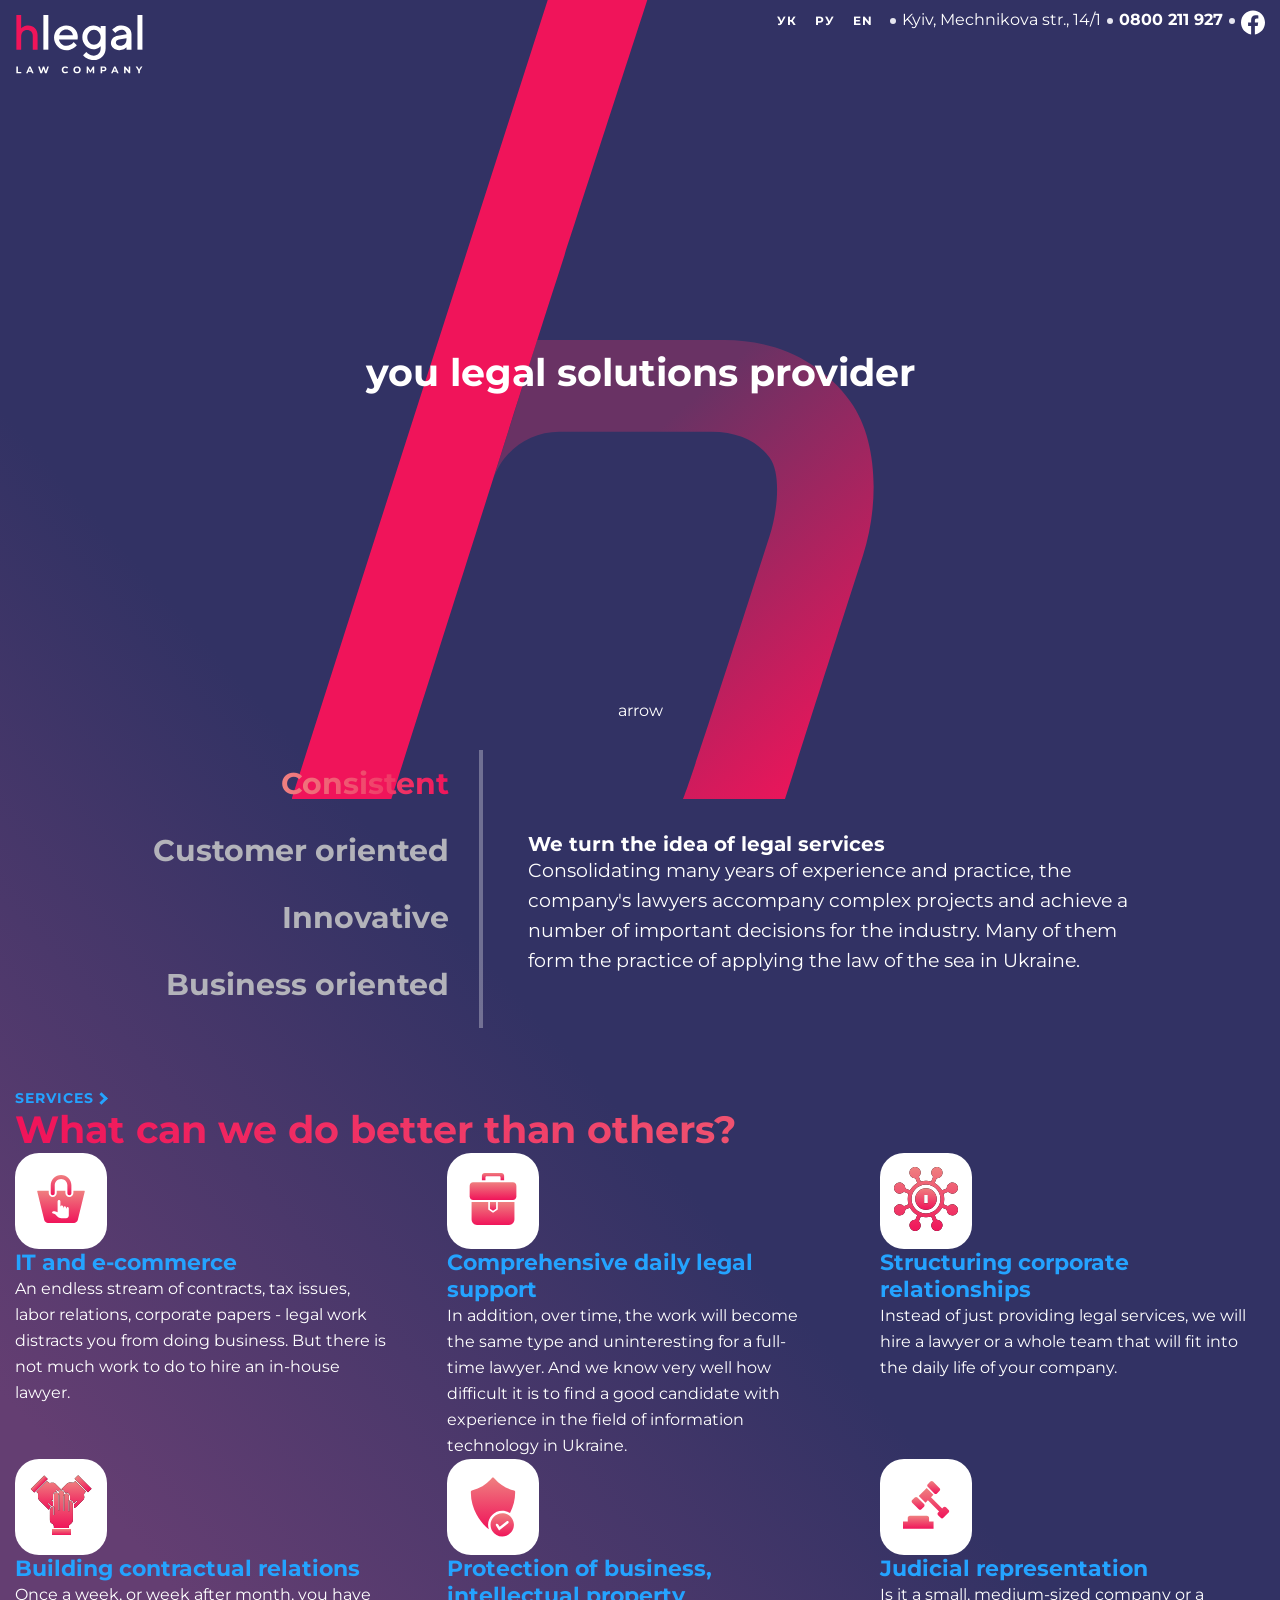
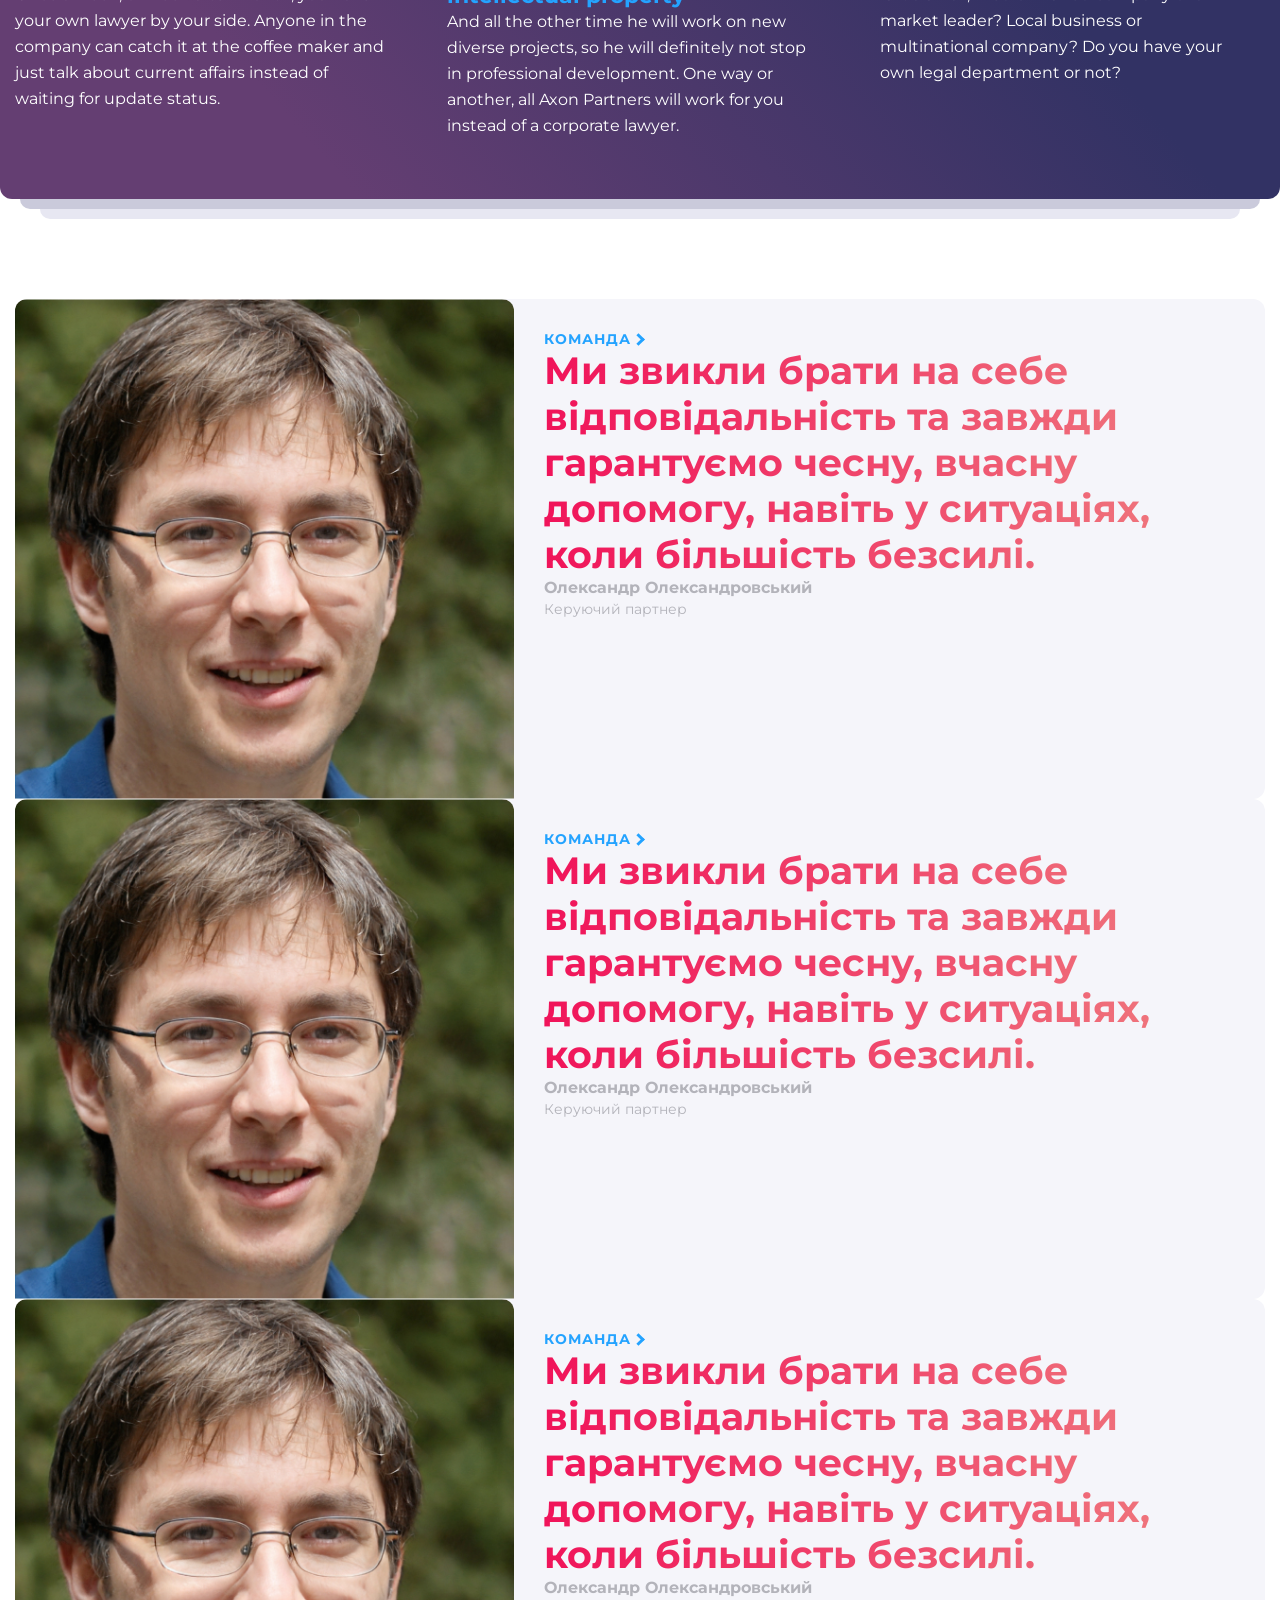
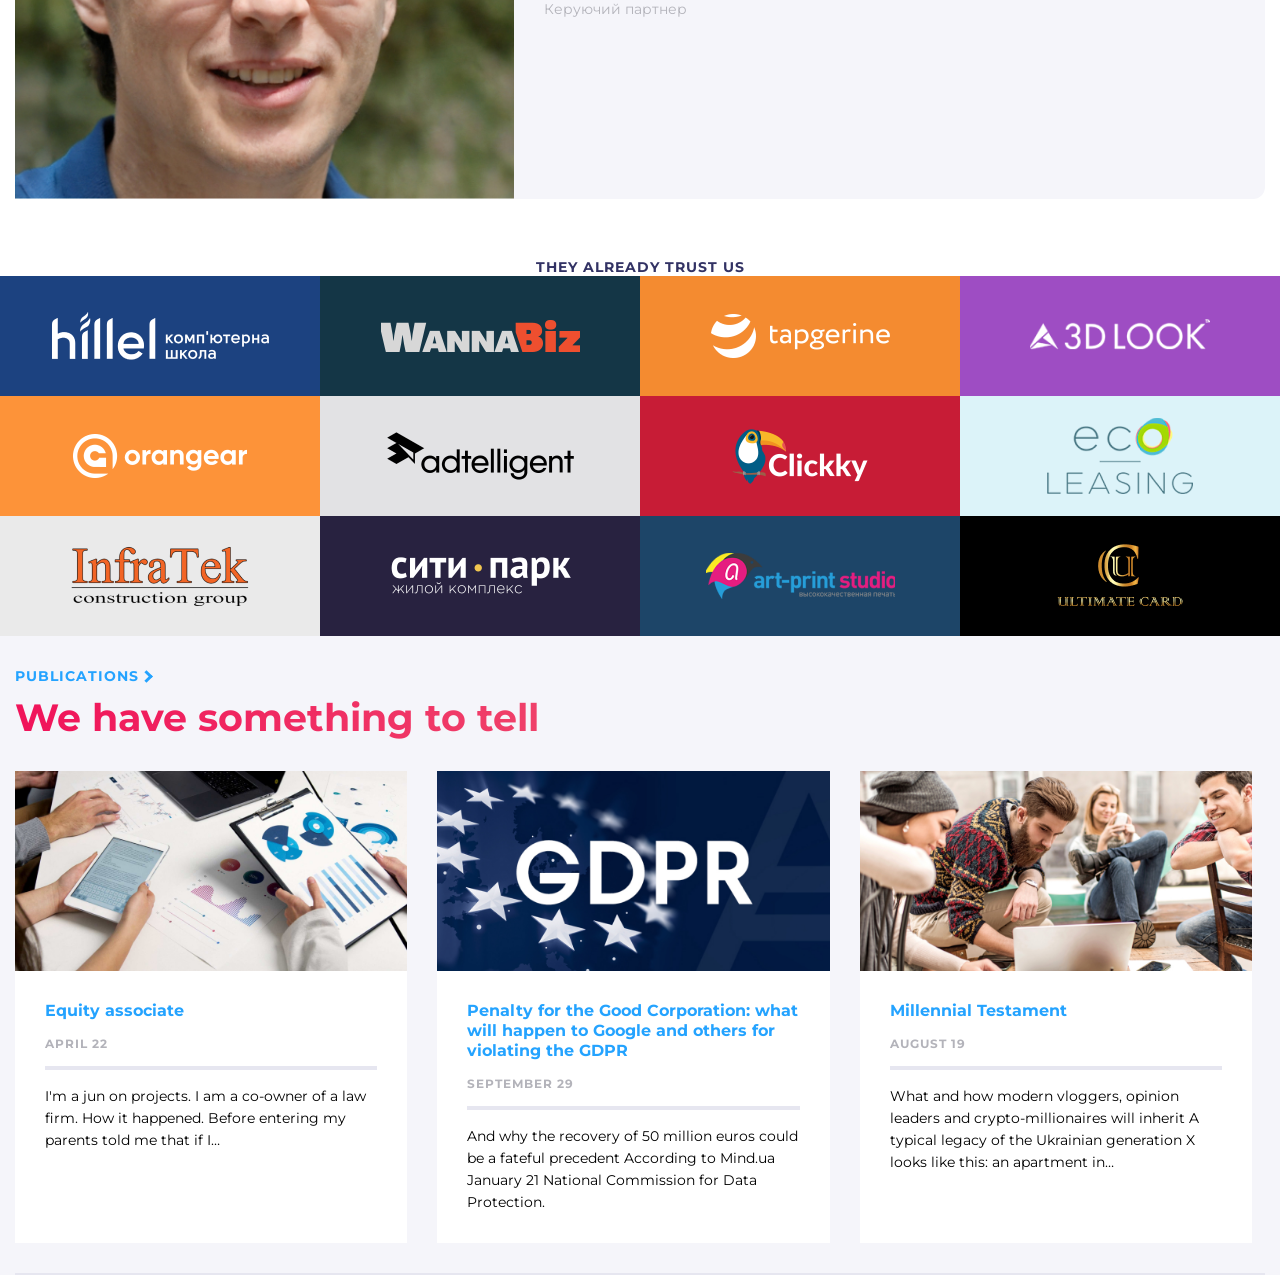
==== app/index.html @ da992603 "add publications" ====
<!DOCTYPE html>
<html lang="en">
<head>
    <meta charset="UTF-8">
    <meta http-equiv="X-UA-Compatible" content="IE=edge">
    <meta name="viewport" content="width=device-width, initial-scale=1.0">
    <link rel="stylesheet" href="css/style.css">
    <link rel="slylesheet" href="css/slick.css">
    <title>hLegal</title>
</head>

<body class="body">
    <div class="bg--gradient">
        <div class="bg-letter container">
            <header class="header">

                <div class="header__line">
                    <div class="header__language">
                        <a href="#" class="header__language-switch">ук</a>
                        <a href="#" class="header__language-switch">ру</a>
                        <a href="#" class="header__language-switch">en</a>
                    </div>
                    <div class="header__address">Kyiv, Mechnikova str., 14/1</div>
                    <a href="tel:+0800211927" class="header__phone">0800 211 927</a>
                    <a href="#" class="header__facebook">
                        <svg width="24" height="25" viewBox="0 0 24 25" fill="none" xmlns="http://www.w3.org/2000/svg">
                            <path d="M24 12.5733C24 5.90541 18.6274 0.5 12 0.5C5.37258 0.5 0 5.90541 0 12.5733C0 18.5995 4.38823 23.5943 10.125 24.5V16.0633H7.07813V12.5733H10.125V9.91343C10.125 6.88755 11.9165 5.21615 14.6576 5.21615C15.9705 5.21615 17.3438 5.45195 17.3438 5.45195V8.42313H15.8306C14.3399 8.42313 13.875 9.35379 13.875 10.3086V12.5733H17.2031L16.6711 16.0633H13.875V24.5C19.6118 23.5943 24 18.5995 24 12.5733Z" fill="white"/>
                            </svg>
                    </a>
                </div>

                
                <div class="header__logo-box">
                    <a href="#">
                        <svg  class="header__logo" width="70" height="33" viewBox="0 0 70 33" fill="none" xmlns="http://www.w3.org/2000/svg">
                            <path d="M2.64358 0H0V19.0926H2.64358V12.0094C2.64358 10.8111 2.94163 9.86583 3.53774 9.20012C4.13384 8.53441 4.95024 8.18824 5.96102 8.18824C6.82926 8.18824 7.55495 8.50778 8.13809 9.12024C8.72123 9.74601 9.01929 10.5315 9.01929 11.4769V19.1059H11.6758V11.4769C11.6758 9.71938 11.1964 8.3347 10.2374 7.29619C9.27846 6.25768 8.02146 5.73843 6.49233 5.73843C6.05173 5.73843 5.61114 5.79168 5.1835 5.91151C4.7429 6.03134 4.39301 6.16448 4.10792 6.31094C3.82283 6.45739 3.5507 6.61717 3.30448 6.80356C3.05826 6.98996 2.8898 7.12311 2.81205 7.20299C2.7343 7.28288 2.6695 7.33613 2.64358 7.37608V0Z" fill="#F0145A"/>
                            <path d="M17.5856 0H14.8604V19.0767H17.5856V0Z" fill="white"/>
                            <path d="M33.6598 13.4896L33.796 12.127C33.796 10.3011 33.1965 8.77493 31.9701 7.54857C30.7438 6.32221 29.2176 5.72266 27.3917 5.72266C25.5658 5.72266 23.9851 6.37672 22.677 7.68483C21.3689 8.99295 20.7148 10.5463 20.7148 12.3995C20.7148 14.3072 21.3962 15.9423 22.7315 17.305C24.0669 18.6676 25.6748 19.3489 27.528 19.3489C28.2365 19.3489 28.8906 19.2399 29.5446 19.0491C30.1987 18.8311 30.7438 18.6131 31.1253 18.3951C31.5341 18.1498 31.9429 17.8773 32.2971 17.5775C32.6514 17.2777 32.8967 17.0597 33.0057 16.9234C33.1147 16.7872 33.1965 16.7054 33.251 16.6236L31.4796 14.8522L31.0708 15.37C30.7983 15.6971 30.335 16.0241 29.6809 16.3784C28.9996 16.7327 28.291 16.8962 27.528 16.8962C26.4651 16.8962 25.5658 16.5691 24.8027 15.8878C24.0396 15.2065 23.5764 14.4162 23.4401 13.4896H33.6598ZM27.3917 8.03912C28.4 8.03912 29.2176 8.33889 29.8989 8.9112C30.553 9.51075 30.9618 10.2466 31.1253 11.1732H23.5491C23.7944 10.2466 24.2304 9.51075 24.9117 8.9112C25.5658 8.33889 26.4106 8.03912 27.3917 8.03912Z" fill="white"/>
                            <path d="M46.3695 18.286C46.3695 19.4852 46.0153 20.4662 45.2794 21.2293C44.5709 21.9651 43.6715 22.3467 42.5542 22.3467C42.0637 22.3467 41.5731 22.2649 41.1098 22.1286C40.6465 21.9924 40.2922 21.8289 39.9925 21.6381C39.6927 21.4473 39.4202 21.2566 39.1476 21.0113C38.9024 20.766 38.7389 20.6025 38.6571 20.5207C38.5753 20.439 38.5208 20.3572 38.4663 20.3027L36.6949 22.0741L36.9129 22.3467C37.0492 22.5374 37.2945 22.7827 37.6215 23.0552C37.9485 23.3005 38.3301 23.573 38.7661 23.8455C39.2021 24.0908 39.7472 24.3088 40.4285 24.4996C41.1098 24.6904 41.8184 24.7994 42.5542 24.7994C44.4074 24.7994 45.9335 24.1726 47.2144 22.919C48.468 21.6381 49.0948 20.112 49.0948 18.2588V5.99518H46.3695V7.3578L45.9063 6.94902C45.6065 6.67649 45.1432 6.40397 44.4891 6.13144C43.8351 5.85892 43.1265 5.72266 42.4179 5.72266C40.7555 5.72266 39.3384 6.34946 38.112 7.63033C36.8857 8.9112 36.2861 10.4373 36.2861 12.2632C36.2861 14.0892 36.8857 15.6153 38.112 16.8962C39.3384 18.177 40.7555 18.8038 42.4179 18.8038C42.8812 18.8038 43.3173 18.7493 43.7806 18.6403C44.2166 18.5041 44.5709 18.3678 44.8707 18.2315C45.1704 18.0953 45.443 17.9318 45.6882 17.741C45.9335 17.5502 46.1243 17.414 46.1788 17.3595L46.3695 17.1687V18.286ZM39.0114 12.2632C39.0114 11.1186 39.3657 10.1648 40.1015 9.37449C40.8373 8.58417 41.7094 8.17538 42.6905 8.17538C43.6715 8.17538 44.5436 8.58417 45.2794 9.37449C45.988 10.1648 46.3695 11.1186 46.3695 12.2632C46.3695 13.4079 45.988 14.3617 45.2794 15.152C44.5436 15.9423 43.6715 16.3511 42.6905 16.3511C41.7094 16.3511 40.8373 15.9423 40.1015 15.152C39.3657 14.3617 39.0114 13.4079 39.0114 12.2632Z" fill="white"/>
                            <path d="M63.3195 19.0764V10.6281C63.3195 9.23823 62.8017 8.06637 61.7934 7.13979C60.7851 6.18595 59.4769 5.72266 57.869 5.72266C57.2422 5.72266 56.6154 5.80441 56.0159 5.96793C55.4163 6.1587 54.9258 6.34946 54.5715 6.56748C54.2172 6.7855 53.8629 7.03078 53.5359 7.33055C53.2089 7.60308 53.0181 7.79384 52.9091 7.90285C52.8273 8.01186 52.7456 8.09362 52.6911 8.17538L54.4625 9.94679L54.8168 9.4835C55.0348 9.18372 55.4163 8.9112 55.9886 8.61142C56.5609 8.31164 57.1877 8.17538 57.869 8.17538C58.6594 8.17538 59.3134 8.42065 59.8312 8.88394C60.349 9.34724 60.5943 9.94679 60.5943 10.6281L55.8251 11.4457C54.6533 11.6364 53.6994 12.0997 53.0454 12.8356C52.364 13.5714 52.0098 14.4707 52.0098 15.5335C52.0098 16.5419 52.4458 17.414 53.3179 18.177C54.2172 18.9674 55.3073 19.3489 56.6427 19.3489C57.106 19.3489 57.542 19.2944 57.9781 19.1581C58.4413 19.0491 58.7956 18.9129 59.0954 18.7766C59.3952 18.6403 59.6677 18.4768 59.913 18.286C60.1582 18.0953 60.3218 17.959 60.4308 17.9045C60.5125 17.8228 60.567 17.741 60.5943 17.7137V19.0764H63.3195ZM57.0515 16.8962C56.3429 16.8962 55.7706 16.7327 55.3618 16.4056C54.9258 16.0786 54.735 15.6971 54.735 15.261C54.735 14.7977 54.8713 14.3889 55.1711 14.0892C55.4708 13.7894 55.8796 13.5714 56.3702 13.4896L60.5943 12.8083V13.0808C60.5943 14.3072 60.2945 15.2338 59.6677 15.9151C59.0409 16.5691 58.1688 16.8962 57.0515 16.8962Z" fill="white"/>
                            <path d="M69.3337 0H66.6084V19.0767H69.3337V0Z" fill="white"/>
                            <path d="M0 28.3308H0.852878V31.3211H2.70078V32.016H0V28.3308Z" fill="white"/>
                            <path d="M8.26752 31.2263H6.5565L6.23009 32.016H5.35615L6.99873 28.3308H7.84108L9.48893 32.016H8.59393L8.26752 31.2263ZM7.99902 30.5788L7.41464 29.1678L6.83026 30.5788H7.99902Z" fill="white"/>
                            <path d="M17.8731 28.3308L16.6675 32.016H15.7515L14.9407 29.5206L14.1036 32.016H13.1928L11.982 28.3308H12.8664L13.6982 30.921L14.5669 28.3308H15.3566L16.199 30.942L17.0571 28.3308H17.8731Z" fill="white"/>
                            <path d="M26.9457 32.0792C26.5702 32.0792 26.2297 31.9985 25.9244 31.837C25.6225 31.6721 25.3838 31.4457 25.2084 31.1579C25.0364 30.8666 24.9504 30.5384 24.9504 30.1734C24.9504 29.8084 25.0364 29.482 25.2084 29.1942C25.3838 28.9028 25.6225 28.6765 25.9244 28.515C26.2297 28.3501 26.5719 28.2676 26.951 28.2676C27.2704 28.2676 27.5582 28.3237 27.8144 28.436C28.0741 28.5484 28.2917 28.7098 28.4672 28.9204L27.9197 29.4258C27.6705 29.138 27.3616 28.9941 26.9931 28.9941C26.7649 28.9941 26.5614 29.045 26.3824 29.1468C26.2034 29.2451 26.063 29.3837 25.9612 29.5627C25.8629 29.7417 25.8138 29.9453 25.8138 30.1734C25.8138 30.4015 25.8629 30.6051 25.9612 30.7841C26.063 30.9631 26.2034 31.1035 26.3824 31.2053C26.5614 31.3035 26.7649 31.3527 26.9931 31.3527C27.3616 31.3527 27.6705 31.207 27.9197 30.9157L28.4672 31.4211C28.2917 31.6352 28.0741 31.7984 27.8144 31.9107C27.5547 32.0231 27.2651 32.0792 26.9457 32.0792Z" fill="white"/>
                            <path d="M33.3831 32.0792C33.0005 32.0792 32.6548 31.9967 32.3459 31.8318C32.0406 31.6668 31.8002 31.4404 31.6247 31.1526C31.4527 30.8613 31.3667 30.5349 31.3667 30.1734C31.3667 29.8119 31.4527 29.4872 31.6247 29.1994C31.8002 28.9081 32.0406 28.68 32.3459 28.515C32.6548 28.3501 33.0005 28.2676 33.3831 28.2676C33.7657 28.2676 34.1096 28.3501 34.415 28.515C34.7203 28.68 34.9607 28.9081 35.1362 29.1994C35.3117 29.4872 35.3995 29.8119 35.3995 30.1734C35.3995 30.5349 35.3117 30.8613 35.1362 31.1526C34.9607 31.4404 34.7203 31.6668 34.415 31.8318C34.1096 31.9967 33.7657 32.0792 33.3831 32.0792ZM33.3831 31.3527C33.6007 31.3527 33.7972 31.3035 33.9727 31.2053C34.1482 31.1035 34.2851 30.9631 34.3834 30.7841C34.4852 30.6051 34.5361 30.4015 34.5361 30.1734C34.5361 29.9453 34.4852 29.7417 34.3834 29.5627C34.2851 29.3837 34.1482 29.2451 33.9727 29.1468C33.7972 29.045 33.6007 28.9941 33.3831 28.9941C33.1655 28.9941 32.9689 29.045 32.7934 29.1468C32.618 29.2451 32.4793 29.3837 32.3775 29.5627C32.2793 29.7417 32.2301 29.9453 32.2301 30.1734C32.2301 30.4015 32.2793 30.6051 32.3775 30.7841C32.4793 30.9631 32.618 31.1035 32.7934 31.2053C32.9689 31.3035 33.1655 31.3527 33.3831 31.3527Z" fill="white"/>
                            <path d="M42.0264 32.016L42.0211 29.8049L40.9366 31.6264H40.5523L39.473 29.8522V32.016H38.6728V28.3308H39.3782L40.7576 30.6209L42.1159 28.3308H42.8161L42.8266 32.016H42.0264Z" fill="white"/>
                            <path d="M47.9285 28.3308C48.2549 28.3308 48.5374 28.3852 48.7761 28.494C49.0183 28.6028 49.2043 28.7572 49.3342 28.9573C49.464 29.1573 49.529 29.3942 49.529 29.668C49.529 29.9382 49.464 30.1751 49.3342 30.3787C49.2043 30.5788 49.0183 30.7332 48.7761 30.842C48.5374 30.9473 48.2549 30.9999 47.9285 30.9999H47.1862V32.016H46.3333V28.3308H47.9285ZM47.8811 30.305C48.1373 30.305 48.3321 30.2506 48.4655 30.1418C48.5989 30.0295 48.6656 29.8716 48.6656 29.668C48.6656 29.4609 48.5989 29.303 48.4655 29.1942C48.3321 29.0818 48.1373 29.0257 47.8811 29.0257H47.1862V30.305H47.8811Z" fill="white"/>
                            <path d="M55.0121 31.2263H53.3011L52.9747 32.016H52.1008L53.7433 28.3308H54.5857L56.2335 32.016H55.3385L55.0121 31.2263ZM54.7436 30.5788L54.1592 29.1678L53.5749 30.5788H54.7436Z" fill="white"/>
                            <path d="M62.6281 28.3308V32.016H61.9279L60.0906 29.7785V32.016H59.2482V28.3308H59.9537L61.7858 30.5682V28.3308H62.6281Z" fill="white"/>
                            <path d="M67.9013 30.7104V32.016H67.0485V30.6999L65.6217 28.3308H66.5273L67.5117 29.9681L68.4963 28.3308H69.3333L67.9013 30.7104Z" fill="white"/>
                            </svg>
                                                
                    </a>
                    <div class="header__extra">extra</div>
                </div>

                
                <nav class="header__main-menu">
                    <button type="button" class="header__menu-btn">
                        <svg width="32" height="33" viewBox="0 0 32 33" fill="none" xmlns="http://www.w3.org/2000/svg">
                            <path d="M7 10.5H25" stroke="white" stroke-width="2"/>
                            <path d="M7 16.5H25" stroke="white" stroke-width="2"/>
                            <path d="M7 22.5H25" stroke="white" stroke-width="2"/>
                            </svg>                 
                    </button>
                    <ul class="header__menu-list">
                        <li><a href="#" class="header__menu-name">about us</a></li>
                        <li><a href="#" class="header__menu-name">services</a></li>
                        <li><a href="#" class="header__menu-name">team</a></li>
                        <li><a href="#" class="header__menu-name">publications</a></li>
                        <li><a href="#" class="header__menu-name">contact</a></li>
                    </ul>
                </nav>

            </header>

            <main>
                <section class="main-header">
                    <h1 class="headline">you legal solutions provider</h1>
                    <a href="#" class="anchor">
                        arrow                                   
                    </a>
                </section>

                <section class="achievements">
                    <article class="achievements__list">
                        <button type="button" class="achievements__btn achievements__btn--active">Consistent</button>
                        <button type="button" class="achievements__btn">Customer oriented</button>
                        <button type="button" class="achievements__btn">Innovative</button>
                        <button type="button" class="achievements__btn">Business oriented</button>
                    </article>

                    <article class="achievents__content">
                        <div class="achievents__content-item">
                            <h3 class="achievents__content-name">We turn the idea of legal services</h3>
                            <p class="achievents__content-text">Consolidating many years of experience and practice, the company's lawyers accompany complex projects and achieve a number of important decisions for the industry. Many of them form the practice of applying the law of the sea in Ukraine.</p>
                        </div>
                        <div class="achievents__content-item" style="display: none;">
                            <h3 class="achievents__content-name">We turn the idea of legal services</h3>
                            <p class="achievents__content-text">Consolidating many years of experience and practice, the company's lawyers accompany complex projects and achieve a number of important decisions for the industry. Many of them form the practice of applying the law of the sea in Ukraine.</p>
                        </div>
                        <div class="achievents__content-item" style="display: none;">
                            <h3 class="achievents__content-name">We turn the idea of legal services</h3>
                            <p class="achievents__content-text">Consolidating many years of experience and practice, the company's lawyers accompany complex projects and achieve a number of important decisions for the industry. Many of them form the practice of applying the law of the sea in Ukraine.</p>
                        </div>
                        <div class="achievents__content-item" style="display: none;">
                            <h3 class="achievents__content-name">We turn the idea of legal services</h3>
                            <p class="achievents__content-text">Consolidating many years of experience and practice, the company's lawyers accompany complex projects and achieve a number of important decisions for the industry. Many of them form the practice of applying the law of the sea in Ukraine.</p>
                        </div>
                    </article>
                </section>

                <section class="services">
                    <a href="#" class="services__link link">Services</a>
                    <h2 class="services__name title">What can we do better than others?</h2>
                    <div class="services__list">
                        <article class="services__item">
                            <p class="services__icon">
                                <svg width="64" height="64" viewBox="0 0 64 64" fill="none" xmlns="http://www.w3.org/2000/svg">
                                    <path d="M23.7339 28.125C24.8379 28.125 25.7339 27.229 25.7339 26.125V18.325C25.7339 14.838 28.5709 12 32.0579 12C35.5449 12 38.3829 14.838 38.3829 18.325V26.125C38.3829 27.229 39.2779 28.125 40.3829 28.125C41.4869 28.125 42.3829 27.229 42.3829 26.125V18.325C42.3839 12.632 37.7519 8 32.0579 8C26.3659 8 21.7339 12.632 21.7339 18.325V26.125C21.7339 27.229 22.6299 28.125 23.7339 28.125Z" fill="url(#paint0_linear_22728_12613)"/>
                                    <path d="M55 23.6309H44.384V26.1249C44.384 28.3309 42.59 30.1249 40.384 30.1249C38.178 30.1249 36.384 28.3309 36.384 26.1249V23.6309H27.735V26.1249C27.735 28.3309 25.941 30.1249 23.735 30.1249C21.529 30.1249 19.735 28.3309 19.735 26.1249V23.6309H8.99997C8.44797 23.6309 8.10697 24.0659 8.23797 24.6019L15.236 53.0989C15.658 54.7009 17.344 55.9999 19 55.9999H45C46.658 55.9999 48.342 54.7009 48.766 53.0989L55.762 24.6019C55.893 24.0649 55.553 23.6309 55 23.6309Z" fill="url(#paint1_linear_22728_12613)"/>
                                    <path d="M28.6001 34.4C28.6001 33.6265 29.2266 33 30.0001 33C30.7736 33 31.4001 33.6265 31.4001 34.4V41.35L31.4001 40C31.4001 39.2265 32.0266 38.6 32.8001 38.6C33.5736 38.6 34.2001 39.2265 34.2001 40V41.6764C34.2127 40.9141 34.8346 39.3 35.6 39.3C36.3731 39.3 36.9999 39.9268 37 40.7C37 40.7 37.0411 41.7411 37.1332 41.8033C37.3572 41.3285 37.8402 40 38.4 40C39.1732 40 39.8 40.6268 39.8 41.4V48.4C39.8 49.9463 38.5463 51.2 37 51.2H32.3198C30.8344 51.2 29.4099 50.6099 28.3599 49.5599L26.15 47.35L23 45.9402C23.0051 44.6033 24.0526 44.2 25.1 44.2C26.0023 44.2 26.8136 44.3407 28.6 45.25L28.6001 34.4Z" fill="white"/>
                                    <defs>
                                    <linearGradient id="paint0_linear_22728_12613" x1="32.0584" y1="8" x2="32.0584" y2="28.125" gradientUnits="userSpaceOnUse">
                                    <stop stop-color="#EF8080"/>
                                    <stop offset="1" stop-color="#F0145A"/>
                                    </linearGradient>
                                    <linearGradient id="paint1_linear_22728_12613" x1="32" y1="23.6309" x2="32" y2="55.9999" gradientUnits="userSpaceOnUse">
                                    <stop stop-color="#EF8080"/>
                                    <stop offset="1" stop-color="#F0145A"/>
                                    </linearGradient>
                                    </defs>
                                    </svg>
                                    
                            </p>
                            <h3 class="services__item-name">IT and e-commerce</h3>
                            <p class="services__item-about">An endless stream of contracts, tax issues, labor relations, corporate papers - legal work distracts you from doing business. But there is not much work to do to hire an in-house lawyer.</p>
                        </article>
                        <article class="services__item">
                            <p class="services__icon"><svg width="64" height="64" viewBox="0 0 64 64" fill="none" xmlns="http://www.w3.org/2000/svg">
                                <path fill-rule="evenodd" clip-rule="evenodd" d="M53.4512 35.0781V52.3733C53.4512 55.4666 51.0269 58.0017 48.0631 58.0017H15.9701C13.0063 58.0017 10.582 55.4666 10.582 52.3733V35.0781H27.2481V42.5889L32.0166 45.7224L36.7851 42.5889V35.0781H53.4512Z" fill="url(#paint0_linear_22728_12620)"/>
                                <path fill-rule="evenodd" clip-rule="evenodd" d="M28.9185 35.0781V41.6866L32.0166 43.7222L35.1146 41.6866V35.0781H28.9185Z" fill="url(#paint1_linear_22728_12620)"/>
                                <path fill-rule="evenodd" clip-rule="evenodd" d="M12.0734 15.1445H51.9599C53.8423 15.1445 55.3808 16.8526 55.3808 18.94V29.1931C55.3808 31.2805 53.8423 32.9886 51.9599 32.9886H36.314H27.7194H12.0734C10.191 32.9886 8.65259 31.2805 8.65259 29.1931V18.94C8.65259 16.8526 10.191 15.1445 12.0734 15.1445Z" fill="url(#paint2_linear_22728_12620)"/>
                                <path fill-rule="evenodd" clip-rule="evenodd" d="M23.712 5.95508H40.3215C41.8647 5.95508 43.1275 7.21788 43.1275 8.76103V13.1384H39.57V10.5516C39.57 9.8542 38.9998 9.2817 38.3024 9.2817H25.731C25.0337 9.2817 24.4635 9.8542 24.4635 10.5516V13.1384H20.906V8.76103C20.906 7.21788 22.1688 5.95508 23.712 5.95508Z" fill="url(#paint3_linear_22728_12620)"/>
                                <defs>
                                <linearGradient id="paint0_linear_22728_12620" x1="32.0166" y1="35.0781" x2="32.0166" y2="58.0017" gradientUnits="userSpaceOnUse">
                                <stop stop-color="#EF8080"/>
                                <stop offset="1" stop-color="#F0145A"/>
                                </linearGradient>
                                <linearGradient id="paint1_linear_22728_12620" x1="32.0166" y1="35.0781" x2="32.0166" y2="43.7222" gradientUnits="userSpaceOnUse">
                                <stop stop-color="#EF8080"/>
                                <stop offset="1" stop-color="#F0145A"/>
                                </linearGradient>
                                <linearGradient id="paint2_linear_22728_12620" x1="32.0167" y1="15.1445" x2="32.0167" y2="32.9886" gradientUnits="userSpaceOnUse">
                                <stop stop-color="#EF8080"/>
                                <stop offset="1" stop-color="#F0145A"/>
                                </linearGradient>
                                <linearGradient id="paint3_linear_22728_12620" x1="32.0167" y1="5.95508" x2="32.0167" y2="13.1384" gradientUnits="userSpaceOnUse">
                                <stop stop-color="#EF8080"/>
                                <stop offset="1" stop-color="#F0145A"/>
                                </linearGradient>
                                </defs>
                                </svg>
                                </p>
                            <h3 class="services__item-name">Comprehensive daily
                                legal support</h3>
                            <p class="services__item-about">In addition, over time, the work will become the same type and uninteresting for a full-time lawyer. And we know very well how difficult it is to find a good candidate with experience in the field of information technology in Ukraine.</p>
                        </article>
                        <article class="services__item">
                            <p class="services__icon"><svg width="64" height="64" viewBox="0 0 64 64" fill="none" xmlns="http://www.w3.org/2000/svg">
                                <path d="M60.5265 37.7273C59.839 37.4426 59.1152 37.2982 58.3754 37.2982C56.7436 37.2982 55.2364 37.9946 54.1897 39.1615L52.9697 38.6562L49.4896 37.2147C49.9835 35.5616 50.25 33.8113 50.25 31.9998C50.25 30.1883 49.9834 28.4381 49.4896 26.7849L52.9697 25.3435L54.1897 24.8381C55.2364 26.0051 56.7436 26.7014 58.3754 26.7014C59.1152 26.7014 59.839 26.5571 60.5265 26.2722C63.3918 25.0852 64.7576 21.7883 63.5706 18.9227C62.6966 16.8128 60.6561 15.4493 58.3724 15.4493C57.6325 15.4493 56.9087 15.5937 56.2212 15.8786C53.963 16.814 52.6375 19.0598 52.7575 21.3722L51.5304 21.8805L48.0514 23.3215C46.3613 20.208 43.7918 17.6383 40.6783 15.9483L42.1193 12.4694L42.627 11.2436C42.7254 11.2487 42.824 11.2517 42.923 11.2517C45.2069 11.2517 47.2473 9.88836 48.1214 7.77836C49.3083 4.91287 47.9426 1.61587 45.0771 0.428874C44.3895 0.144375 43.6659 0 42.926 0C40.6421 0 38.6018 1.36337 37.7276 3.47337C36.7923 5.73161 37.443 8.25698 39.163 9.80723L38.6565 11.0301L37.215 14.5102C35.5619 14.0165 33.8117 13.7498 32.0002 13.7498C30.1887 13.7498 28.4384 14.0165 26.7853 14.5102L25.3438 11.0301L24.8373 9.80723C26.5573 8.25698 27.208 5.73161 26.2727 3.47324C25.3985 1.36337 23.3579 0 21.0742 0C20.3343 0 19.6106 0.144375 18.9231 0.429249C16.0577 1.61625 14.6919 4.91312 15.8789 7.77874C16.7529 9.88861 18.7934 11.2521 21.0772 11.2521C21.1762 11.2521 21.2748 11.2491 21.3732 11.244L21.8809 12.4697L23.3219 15.9487C20.2084 17.6388 17.6388 20.2083 15.9488 23.3218L12.4698 21.8808L11.2427 21.3726C11.3627 19.0602 10.0372 16.8143 7.77895 15.8788C7.09145 15.5941 6.3677 15.4497 5.62783 15.4497C3.34396 15.4497 1.30359 16.8131 0.429466 18.9231C-0.757407 21.7886 0.608216 25.0856 3.47371 26.2726C4.16121 26.5573 4.88496 26.7017 5.62483 26.7017C7.25658 26.7017 8.76383 26.0053 9.81045 24.8383L11.0304 25.3437L14.5106 26.7852C14.0167 28.4383 13.7502 30.1886 13.7502 32.0001C13.7502 33.8116 14.0168 35.5618 14.5106 37.2149L11.0303 38.6562L9.81032 39.1615C8.7637 37.9946 7.25645 37.2982 5.62471 37.2982C4.88483 37.2982 4.16108 37.4426 3.47359 37.7274C0.608216 38.9144 -0.757532 42.2113 0.429466 45.0769C1.30346 47.1868 3.34396 48.5503 5.62771 48.5503C6.36758 48.5503 7.09133 48.4059 7.77883 48.121C10.0371 47.1857 11.3626 44.9398 11.2426 42.6274L12.4697 42.1192L15.9487 40.6782C17.6388 43.7917 20.2083 46.3613 23.3218 48.0513L21.8808 51.5303L21.3731 52.756C21.2747 52.7509 21.1761 52.7479 21.0771 52.7479C18.7932 52.7479 16.7528 54.1113 15.8787 56.2213C14.6918 59.0868 16.0574 62.3838 18.9229 63.5708C19.6104 63.8555 20.3342 63.9999 21.0741 63.9999C23.3579 63.9999 25.3983 62.6365 26.2724 60.5265C27.2078 58.2683 26.557 55.7429 24.837 54.1926L25.3435 52.9698L26.785 49.4897C28.4382 49.9834 30.1884 50.25 31.9999 50.25C33.8114 50.25 35.5616 49.9834 37.2148 49.4897L38.6563 52.9698L39.1628 54.1926C37.4428 55.7429 36.792 58.2683 37.7274 60.5266C38.6014 62.6365 40.6419 64 42.9256 64C43.6655 64 44.3893 63.8556 45.0768 63.5708C47.9421 62.3838 49.3079 59.0869 48.1209 56.2213C47.2469 54.1114 45.2064 52.7479 42.9226 52.7479C42.8236 52.7479 42.725 52.7509 42.6266 52.756L42.1189 51.5303L40.6779 48.0513C43.7914 46.3612 46.361 43.7917 48.051 40.6782L51.53 42.1192L52.7571 42.6274C52.6371 44.9398 53.9626 47.1857 56.2209 48.1212C56.9084 48.4059 57.6321 48.5503 58.372 48.5503C60.6559 48.5503 62.6962 47.1869 63.5703 45.0769C64.7576 42.2113 63.3921 38.9143 60.5265 37.7273ZM32.0002 46.4998C24.0049 46.4998 17.5002 39.995 17.5002 31.9998C17.5002 24.0046 24.0049 17.4998 32.0002 17.4998C39.9954 17.4998 46.5001 24.0046 46.5001 31.9998C46.5001 39.995 39.9953 46.4998 32.0002 46.4998Z" fill="black"/>
                                <path d="M60.5265 37.7273C59.839 37.4426 59.1152 37.2982 58.3754 37.2982C56.7436 37.2982 55.2364 37.9946 54.1897 39.1615L52.9697 38.6562L49.4896 37.2147C49.9835 35.5616 50.25 33.8113 50.25 31.9998C50.25 30.1883 49.9834 28.4381 49.4896 26.7849L52.9697 25.3435L54.1897 24.8381C55.2364 26.0051 56.7436 26.7014 58.3754 26.7014C59.1152 26.7014 59.839 26.5571 60.5265 26.2722C63.3918 25.0852 64.7576 21.7883 63.5706 18.9227C62.6966 16.8128 60.6561 15.4493 58.3724 15.4493C57.6325 15.4493 56.9087 15.5937 56.2212 15.8786C53.963 16.814 52.6375 19.0598 52.7575 21.3722L51.5304 21.8805L48.0514 23.3215C46.3613 20.208 43.7918 17.6383 40.6783 15.9483L42.1193 12.4694L42.627 11.2436C42.7254 11.2487 42.824 11.2517 42.923 11.2517C45.2069 11.2517 47.2473 9.88836 48.1214 7.77836C49.3083 4.91287 47.9426 1.61587 45.0771 0.428874C44.3895 0.144375 43.6659 0 42.926 0C40.6421 0 38.6018 1.36337 37.7276 3.47337C36.7923 5.73161 37.443 8.25698 39.163 9.80723L38.6565 11.0301L37.215 14.5102C35.5619 14.0165 33.8117 13.7498 32.0002 13.7498C30.1887 13.7498 28.4384 14.0165 26.7853 14.5102L25.3438 11.0301L24.8373 9.80723C26.5573 8.25698 27.208 5.73161 26.2727 3.47324C25.3985 1.36337 23.3579 0 21.0742 0C20.3343 0 19.6106 0.144375 18.9231 0.429249C16.0577 1.61625 14.6919 4.91312 15.8789 7.77874C16.7529 9.88861 18.7934 11.2521 21.0772 11.2521C21.1762 11.2521 21.2748 11.2491 21.3732 11.244L21.8809 12.4697L23.3219 15.9487C20.2084 17.6388 17.6388 20.2083 15.9488 23.3218L12.4698 21.8808L11.2427 21.3726C11.3627 19.0602 10.0372 16.8143 7.77895 15.8788C7.09145 15.5941 6.3677 15.4497 5.62783 15.4497C3.34396 15.4497 1.30359 16.8131 0.429466 18.9231C-0.757407 21.7886 0.608216 25.0856 3.47371 26.2726C4.16121 26.5573 4.88496 26.7017 5.62483 26.7017C7.25658 26.7017 8.76383 26.0053 9.81045 24.8383L11.0304 25.3437L14.5106 26.7852C14.0167 28.4383 13.7502 30.1886 13.7502 32.0001C13.7502 33.8116 14.0168 35.5618 14.5106 37.2149L11.0303 38.6562L9.81032 39.1615C8.7637 37.9946 7.25645 37.2982 5.62471 37.2982C4.88483 37.2982 4.16108 37.4426 3.47359 37.7274C0.608216 38.9144 -0.757532 42.2113 0.429466 45.0769C1.30346 47.1868 3.34396 48.5503 5.62771 48.5503C6.36758 48.5503 7.09133 48.4059 7.77883 48.121C10.0371 47.1857 11.3626 44.9398 11.2426 42.6274L12.4697 42.1192L15.9487 40.6782C17.6388 43.7917 20.2083 46.3613 23.3218 48.0513L21.8808 51.5303L21.3731 52.756C21.2747 52.7509 21.1761 52.7479 21.0771 52.7479C18.7932 52.7479 16.7528 54.1113 15.8787 56.2213C14.6918 59.0868 16.0574 62.3838 18.9229 63.5708C19.6104 63.8555 20.3342 63.9999 21.0741 63.9999C23.3579 63.9999 25.3983 62.6365 26.2724 60.5265C27.2078 58.2683 26.557 55.7429 24.837 54.1926L25.3435 52.9698L26.785 49.4897C28.4382 49.9834 30.1884 50.25 31.9999 50.25C33.8114 50.25 35.5616 49.9834 37.2148 49.4897L38.6563 52.9698L39.1628 54.1926C37.4428 55.7429 36.792 58.2683 37.7274 60.5266C38.6014 62.6365 40.6419 64 42.9256 64C43.6655 64 44.3893 63.8556 45.0768 63.5708C47.9421 62.3838 49.3079 59.0869 48.1209 56.2213C47.2469 54.1114 45.2064 52.7479 42.9226 52.7479C42.8236 52.7479 42.725 52.7509 42.6266 52.756L42.1189 51.5303L40.6779 48.0513C43.7914 46.3612 46.361 43.7917 48.051 40.6782L51.53 42.1192L52.7571 42.6274C52.6371 44.9398 53.9626 47.1857 56.2209 48.1212C56.9084 48.4059 57.6321 48.5503 58.372 48.5503C60.6559 48.5503 62.6962 47.1869 63.5703 45.0769C64.7576 42.2113 63.3921 38.9143 60.5265 37.7273ZM32.0002 46.4998C24.0049 46.4998 17.5002 39.995 17.5002 31.9998C17.5002 24.0046 24.0049 17.4998 32.0002 17.4998C39.9954 17.4998 46.5001 24.0046 46.5001 31.9998C46.5001 39.995 39.9953 46.4998 32.0002 46.4998Z" fill="url(#paint0_linear_22728_12627)"/>
                                <path d="M32 21.25C26.0725 21.25 21.25 26.0725 21.25 32C21.25 37.9275 26.0725 42.75 32 42.75C37.9275 42.75 42.75 37.9275 42.75 32C42.75 26.0725 37.9275 21.25 32 21.25ZM33.875 36.125H30.125V27.875H33.875V36.125Z" fill="black"/>
                                <path d="M32 21.25C26.0725 21.25 21.25 26.0725 21.25 32C21.25 37.9275 26.0725 42.75 32 42.75C37.9275 42.75 42.75 37.9275 42.75 32C42.75 26.0725 37.9275 21.25 32 21.25ZM33.875 36.125H30.125V27.875H33.875V36.125Z" fill="url(#paint1_linear_22728_12627)"/>
                                <defs>
                                <linearGradient id="paint0_linear_22728_12627" x1="32" y1="0" x2="32" y2="64" gradientUnits="userSpaceOnUse">
                                <stop stop-color="#EF8080"/>
                                <stop offset="1" stop-color="#F0145A"/>
                                </linearGradient>
                                <linearGradient id="paint1_linear_22728_12627" x1="32" y1="21.25" x2="32" y2="42.75" gradientUnits="userSpaceOnUse">
                                <stop stop-color="#EF8080"/>
                                <stop offset="1" stop-color="#F0145A"/>
                                </linearGradient>
                                </defs>
                                </svg>
                                </p>
                            <h3 class="services__item-name">Structuring corporate relationships</h3>
                            <p class="services__item-about">Instead of just providing legal services, we will hire a lawyer or a whole team that will fit into the daily life of your company.</p>
                        </article>
                        <article class="services__item">
                            <p class="services__icon"><svg width="64" height="64" viewBox="0 0 64 64" fill="none" xmlns="http://www.w3.org/2000/svg">
                                <path d="M42.0059 56H23.0059V62H42.0059V56Z" fill="black"/>
                                <path d="M42.0059 56H23.0059V62H42.0059V56Z" fill="url(#paint0_linear_22728_12634)"/>
                                <path d="M15.1726 2.45168L1.73755 15.8867L5.27309 19.4223L18.7081 5.98722L15.1726 2.45168Z" fill="black"/>
                                <path d="M15.1726 2.45168L1.73755 15.8867L5.27309 19.4223L18.7081 5.98722L15.1726 2.45168Z" fill="url(#paint1_linear_22728_12634)"/>
                                <path d="M49.1127 2.31995L45.5771 5.85547L59.0122 19.2905L62.5477 15.755L49.1127 2.31995Z" fill="black"/>
                                <path d="M49.1127 2.31995L45.5771 5.85547L59.0122 19.2905L62.5477 15.755L49.1127 2.31995Z" fill="url(#paint2_linear_22728_12634)"/>
                                <path d="M44.5564 9.70843L41.8651 9.59436C41.089 9.48482 40.2981 9.55713 39.5548 9.80558C38.8115 10.054 38.1361 10.4718 37.5819 11.026L32.0775 16.5305L26.3239 10.7769C25.8244 10.2888 25.2011 9.94628 24.5214 9.78612C23.8416 9.62596 23.131 9.65426 22.4661 9.86798C21.8388 10.0587 21.1715 10.0755 20.5355 9.9164C19.8995 9.75732 19.3186 9.42842 18.8551 8.96483L18.0012 8.11095L7.39453 18.7175L9.12253 20.4455L9.00845 23.1368C8.89891 23.9128 8.97122 24.7037 9.21966 25.447C9.46811 26.1903 9.8859 26.8657 10.4401 27.4199L20.0525 37.0324C20.181 35.7705 20.7856 34.6051 21.7432 33.7734L18.7482 30.7785L19.4553 30.0714L22.5836 33.1996C23.027 32.9472 23.5068 32.7649 24.0059 32.6591V28.9651L22.2838 27.243L22.9908 26.5358L24.0059 27.5509V22.201C23.9948 21.3168 24.3086 20.4592 24.8879 19.791C25.4672 19.1228 26.2716 18.6904 27.1485 18.576C27.4792 18.544 27.8128 18.559 28.1393 18.6208L26.9098 17.3914L27.6169 16.6843L29.4131 18.4804C29.7312 17.864 30.2233 17.3547 30.8283 17.0154C31.4333 16.6762 32.1246 16.5221 32.8165 16.5721C33.6513 16.6697 34.4258 17.0562 35.0057 17.6647C35.5855 18.2733 35.9342 19.0655 35.9913 19.9041C36.5596 19.634 37.1894 19.5194 37.8165 19.5721C38.7075 19.6788 39.5273 20.1126 40.1166 20.7895C40.7059 21.4663 41.0229 22.3379 41.0059 23.2352V26.6591C41.916 26.8491 42.7551 27.289 43.4292 27.9293C44.1032 28.5696 44.5855 29.3851 44.822 30.2842L47.6105 27.4957L48.3176 28.2029L45.0023 31.5181C45.0024 31.5319 45.0059 31.5447 45.0059 31.5585V34.8785C45.9043 34.7845 46.7437 34.3864 47.3848 33.7501L54.225 26.9099C54.7131 26.4104 55.0556 25.7871 55.2158 25.1073C55.3759 24.4276 55.3476 23.7169 55.1339 23.0521C54.9431 22.4248 54.9264 21.7575 55.0855 21.1215C55.2445 20.4854 55.5735 19.9046 56.0371 19.441L56.8909 18.5871L46.2844 7.98047L44.5564 9.70843Z" fill="black"/>
                                <path d="M44.5564 9.70843L41.8651 9.59436C41.089 9.48482 40.2981 9.55713 39.5548 9.80558C38.8115 10.054 38.1361 10.4718 37.5819 11.026L32.0775 16.5305L26.3239 10.7769C25.8244 10.2888 25.2011 9.94628 24.5214 9.78612C23.8416 9.62596 23.131 9.65426 22.4661 9.86798C21.8388 10.0587 21.1715 10.0755 20.5355 9.9164C19.8995 9.75732 19.3186 9.42842 18.8551 8.96483L18.0012 8.11095L7.39453 18.7175L9.12253 20.4455L9.00845 23.1368C8.89891 23.9128 8.97122 24.7037 9.21966 25.447C9.46811 26.1903 9.8859 26.8657 10.4401 27.4199L20.0525 37.0324C20.181 35.7705 20.7856 34.6051 21.7432 33.7734L18.7482 30.7785L19.4553 30.0714L22.5836 33.1996C23.027 32.9472 23.5068 32.7649 24.0059 32.6591V28.9651L22.2838 27.243L22.9908 26.5358L24.0059 27.5509V22.201C23.9948 21.3168 24.3086 20.4592 24.8879 19.791C25.4672 19.1228 26.2716 18.6904 27.1485 18.576C27.4792 18.544 27.8128 18.559 28.1393 18.6208L26.9098 17.3914L27.6169 16.6843L29.4131 18.4804C29.7312 17.864 30.2233 17.3547 30.8283 17.0154C31.4333 16.6762 32.1246 16.5221 32.8165 16.5721C33.6513 16.6697 34.4258 17.0562 35.0057 17.6647C35.5855 18.2733 35.9342 19.0655 35.9913 19.9041C36.5596 19.634 37.1894 19.5194 37.8165 19.5721C38.7075 19.6788 39.5273 20.1126 40.1166 20.7895C40.7059 21.4663 41.0229 22.3379 41.0059 23.2352V26.6591C41.916 26.8491 42.7551 27.289 43.4292 27.9293C44.1032 28.5696 44.5855 29.3851 44.822 30.2842L47.6105 27.4957L48.3176 28.2029L45.0023 31.5181C45.0024 31.5319 45.0059 31.5447 45.0059 31.5585V34.8785C45.9043 34.7845 46.7437 34.3864 47.3848 33.7501L54.225 26.9099C54.7131 26.4104 55.0556 25.7871 55.2158 25.1073C55.3759 24.4276 55.3476 23.7169 55.1339 23.0521C54.9431 22.4248 54.9264 21.7575 55.0855 21.1215C55.2445 20.4854 55.5735 19.9046 56.0371 19.441L56.8909 18.5871L46.2844 7.98047L44.5564 9.70843Z" fill="url(#paint3_linear_22728_12634)"/>
                                <path d="M29.8804 21.6901C29.8044 21.0405 29.476 20.4468 28.966 20.0373C28.4559 19.6278 27.8053 19.4353 27.1546 19.5015C26.5234 19.5886 25.9463 19.9046 25.5329 20.3894C25.1194 20.8742 24.8986 21.4941 24.9124 22.1311V33.4885C23.8515 33.4885 22.8341 33.9099 22.0839 34.66C21.3338 35.4102 20.9124 36.4276 20.9124 37.4885V47.1619C20.9205 47.8603 21.1189 48.5432 21.4864 49.1371C21.8538 49.7311 22.3763 50.2135 22.9976 50.5325C23.576 50.8412 24.0597 51.3012 24.3969 51.8634C24.7342 52.4256 24.9123 53.0689 24.9124 53.7245V54.9321H39.9124V52.4885L41.896 50.6661C42.5222 50.1948 43.0303 49.5844 43.3803 48.8831C43.7302 48.1818 43.9123 47.4088 43.9124 46.6251V31.4885C43.9124 30.4276 43.4909 29.4102 42.7408 28.66C41.9906 27.9099 40.9732 27.4885 39.9124 27.4885V23.1659C39.9293 22.5187 39.7062 21.888 39.286 21.3955C38.8657 20.903 38.2781 20.5834 37.6362 20.4983C37.0063 20.4426 36.3787 20.6285 35.8807 21.0183C35.3826 21.408 35.0513 21.9725 34.9539 22.5974H35.4124V38.0407H34.4124V22.5974H34.9124V20.1659C34.9293 19.5187 34.7062 18.888 34.286 18.3955C33.8657 17.903 33.2781 17.5834 32.6362 17.4983C32.2904 17.4673 31.942 17.5086 31.613 17.6196C31.2841 17.7306 30.9819 17.909 30.7256 18.1432C30.4694 18.3775 30.2647 18.6625 30.1247 18.9802C29.9847 19.2979 29.9124 19.6413 29.9124 19.9885V21.6901H30.4124V37.1335H29.4124V21.6901H29.8804ZM25.3115 42.0407H24.3115V34.0407H25.3115V42.0407ZM39.4124 27.799H40.4124V38.2423H39.4124V27.799Z" fill="black"/>
                                <path d="M29.8804 21.6901C29.8044 21.0405 29.476 20.4468 28.966 20.0373C28.4559 19.6278 27.8053 19.4353 27.1546 19.5015C26.5234 19.5886 25.9463 19.9046 25.5329 20.3894C25.1194 20.8742 24.8986 21.4941 24.9124 22.1311V33.4885C23.8515 33.4885 22.8341 33.9099 22.0839 34.66C21.3338 35.4102 20.9124 36.4276 20.9124 37.4885V47.1619C20.9205 47.8603 21.1189 48.5432 21.4864 49.1371C21.8538 49.7311 22.3763 50.2135 22.9976 50.5325C23.576 50.8412 24.0597 51.3012 24.3969 51.8634C24.7342 52.4256 24.9123 53.0689 24.9124 53.7245V54.9321H39.9124V52.4885L41.896 50.6661C42.5222 50.1948 43.0303 49.5844 43.3803 48.8831C43.7302 48.1818 43.9123 47.4088 43.9124 46.6251V31.4885C43.9124 30.4276 43.4909 29.4102 42.7408 28.66C41.9906 27.9099 40.9732 27.4885 39.9124 27.4885V23.1659C39.9293 22.5187 39.7062 21.888 39.286 21.3955C38.8657 20.903 38.2781 20.5834 37.6362 20.4983C37.0063 20.4426 36.3787 20.6285 35.8807 21.0183C35.3826 21.408 35.0513 21.9725 34.9539 22.5974H35.4124V38.0407H34.4124V22.5974H34.9124V20.1659C34.9293 19.5187 34.7062 18.888 34.286 18.3955C33.8657 17.903 33.2781 17.5834 32.6362 17.4983C32.2904 17.4673 31.942 17.5086 31.613 17.6196C31.2841 17.7306 30.9819 17.909 30.7256 18.1432C30.4694 18.3775 30.2647 18.6625 30.1247 18.9802C29.9847 19.2979 29.9124 19.6413 29.9124 19.9885V21.6901H30.4124V37.1335H29.4124V21.6901H29.8804ZM25.3115 42.0407H24.3115V34.0407H25.3115V42.0407ZM39.4124 27.799H40.4124V38.2423H39.4124V27.799Z" fill="url(#paint4_linear_22728_12634)"/>
                                <defs>
                                <linearGradient id="paint0_linear_22728_12634" x1="32.5059" y1="56" x2="32.5059" y2="62" gradientUnits="userSpaceOnUse">
                                <stop stop-color="#EF8080"/>
                                <stop offset="1" stop-color="#F0145A"/>
                                </linearGradient>
                                <linearGradient id="paint1_linear_22728_12634" x1="8.45507" y1="9.1692" x2="11.9906" y2="12.7047" gradientUnits="userSpaceOnUse">
                                <stop stop-color="#EF8080"/>
                                <stop offset="1" stop-color="#F0145A"/>
                                </linearGradient>
                                <linearGradient id="paint2_linear_22728_12634" x1="47.3449" y1="4.08771" x2="60.78" y2="17.5228" gradientUnits="userSpaceOnUse">
                                <stop stop-color="#EF8080"/>
                                <stop offset="1" stop-color="#F0145A"/>
                                </linearGradient>
                                <linearGradient id="paint3_linear_22728_12634" x1="32.1427" y1="7.98047" x2="32.1427" y2="37.0324" gradientUnits="userSpaceOnUse">
                                <stop stop-color="#EF8080"/>
                                <stop offset="1" stop-color="#F0145A"/>
                                </linearGradient>
                                <linearGradient id="paint4_linear_22728_12634" x1="32.4124" y1="17.4883" x2="32.4124" y2="54.9321" gradientUnits="userSpaceOnUse">
                                <stop stop-color="#EF8080"/>
                                <stop offset="1" stop-color="#F0145A"/>
                                </linearGradient>
                                </defs>
                                </svg>
                                </p>
                            <h3 class="services__item-name">Building contractual relations</h3>
                            <p class="services__item-about">Once a week, or week after month, you have your own lawyer by your side. Anyone in the company can catch it at the coffee maker and just talk about current affairs instead of waiting for update status.</p>
                        </article>
                        <article class="services__item">
                            <p class="services__icon">
                                <svg width="64" height="64" viewBox="0 0 64 64" fill="none" xmlns="http://www.w3.org/2000/svg">
                                    <path d="M41.2317 37.6961C43.5839 37.6961 45.9096 38.2844 47.9577 39.3974C48.3296 39.5979 48.6709 39.8368 49.0194 40.0667C52.3807 33.4869 54.1545 26.5278 54.1545 19.7388C54.1545 19.3573 54.1545 18.9634 54.1423 18.5696C54.1177 18.0158 53.7238 17.5358 53.1699 17.4127C45.7361 15.7881 39.0038 11.7634 33.7115 5.78193L32.9238 4.88342C32.6899 4.61268 32.3577 4.465 32.0007 4.465C31.6192 4.41579 31.3238 4.60036 31.0899 4.85885L29.8838 6.1881C24.8623 11.7142 18.5361 15.5296 11.5946 17.2281L10.7946 17.425C10.253 17.5481 9.8715 18.0281 9.85918 18.5819C9.41612 35.8865 19.6315 48.3296 24.0377 52.8834C25.2306 54.1082 26.5606 55.3256 27.8253 56.3319C27.3509 54.9011 27.0779 53.3957 27.0779 51.8499C27.0779 44.0452 33.427 37.6961 41.2317 37.6961Z" fill="url(#paint0_linear_22728_12641)"/>
                                    <path d="M46.7822 41.5593C45.0837 40.6363 43.1637 40.1562 41.2314 40.1562C34.7822 40.1562 29.5391 45.3993 29.5391 51.8486C29.5391 54.027 30.1299 56.1562 31.2622 57.9778C33.416 61.4609 37.133 63.5409 41.2314 63.5409C47.6683 63.5409 52.9237 58.2978 52.9237 51.8486C52.9237 47.5409 50.5729 43.6024 46.7822 41.5593ZM47.2196 50.2918L38.0747 57.4084L34.9527 52.5249C34.5862 51.9522 34.7538 51.1914 35.3265 50.8254C35.8999 50.4588 36.6613 50.6277 37.0261 51.1992L38.6937 53.8074L45.7076 48.3495C46.243 47.9318 47.0171 48.0273 47.4347 48.5646C47.8524 49.1013 47.7556 49.8747 47.2196 50.2918Z" fill="url(#paint1_linear_22728_12641)"/>
                                    <defs>
                                    <linearGradient id="paint0_linear_22728_12641" x1="31.9999" y1="4.45703" x2="31.9999" y2="56.3319" gradientUnits="userSpaceOnUse">
                                    <stop stop-color="#EF8080"/>
                                    <stop offset="1" stop-color="#F0145A"/>
                                    </linearGradient>
                                    <linearGradient id="paint1_linear_22728_12641" x1="41.2314" y1="40.1562" x2="41.2314" y2="63.5409" gradientUnits="userSpaceOnUse">
                                    <stop stop-color="#EF8080"/>
                                    <stop offset="1" stop-color="#F0145A"/>
                                    </linearGradient>
                                    </defs>
                                    </svg>
                                    
                            </p>
                            <h3 class="services__item-name">Protection of business, intellectual property</h3>
                            <p class="services__item-about">And all the other time he will work on new diverse projects, so he will definitely not stop in professional development. One way or another, all Axon Partners will work for you instead of a corporate lawyer.</p>
                        </article>
                        <article class="services__item">
                            <p class="services__icon"><svg width="64" height="64" viewBox="0 0 64 64" fill="none" xmlns="http://www.w3.org/2000/svg">
                                <path d="M40.3519 20.389C41.0839 21.121 42.2699 21.123 43.0019 20.389L45.6099 17.781C46.3409 17.049 46.3389 15.863 45.6099 15.13L39.0269 8.549C38.2969 7.817 37.1109 7.817 36.3789 8.549L33.7699 11.157C33.0399 11.889 33.0399 13.075 33.7699 13.805L40.3519 20.389Z" fill="url(#paint0_linear_22728_12648)"/>
                                <path d="M24.766 36.2652C25.497 36.9942 26.683 36.9942 27.414 36.2652L30.023 33.6553C30.755 32.9253 30.755 31.7383 30.023 31.0063L23.44 24.4233C22.709 23.6933 21.523 23.6913 20.791 24.4233L18.183 27.0312C17.451 27.7632 17.453 28.9492 18.183 29.6812L24.766 36.2652Z" fill="url(#paint1_linear_22728_12648)"/>
                                <path d="M54.6481 36.8912L52.0011 34.2412C51.2671 33.5112 50.0841 33.5112 49.3531 34.2412L48.1921 35.4012L36.9871 24.1942L39.4141 21.7662L32.6811 15.0352L30.2531 17.4632L27.1611 20.5532L24.7871 22.9272L31.5191 29.6602L33.8961 27.2872L45.0991 38.4922L44.0511 39.5412C43.3191 40.2702 43.3171 41.4572 44.0511 42.1892L46.6981 44.8372C47.4321 45.5712 48.6171 45.5712 49.3481 44.8372L54.6471 39.5402C55.3801 38.8072 55.3801 37.6232 54.6481 36.8912Z" fill="url(#paint2_linear_22728_12648)"/>
                                <path d="M35.077 44.9425C35.077 43.7435 34.105 42.7695 32.904 42.7695H15.936C14.736 42.7695 13.763 43.7435 13.763 44.9425V48.4695H9V55.8585H39.558V48.4695H35.077V44.9425Z" fill="url(#paint3_linear_22728_12648)"/>
                                <defs>
                                <linearGradient id="paint0_linear_22728_12648" x1="39.6899" y1="8" x2="39.6899" y2="20.9388" gradientUnits="userSpaceOnUse">
                                <stop stop-color="#EF8080"/>
                                <stop offset="1" stop-color="#F0145A"/>
                                </linearGradient>
                                <linearGradient id="paint1_linear_22728_12648" x1="24.1034" y1="23.875" x2="24.1034" y2="36.812" gradientUnits="userSpaceOnUse">
                                <stop stop-color="#EF8080"/>
                                <stop offset="1" stop-color="#F0145A"/>
                                </linearGradient>
                                <linearGradient id="paint2_linear_22728_12648" x1="39.992" y1="15.0352" x2="39.992" y2="45.3877" gradientUnits="userSpaceOnUse">
                                <stop stop-color="#EF8080"/>
                                <stop offset="1" stop-color="#F0145A"/>
                                </linearGradient>
                                <linearGradient id="paint3_linear_22728_12648" x1="24.279" y1="42.7695" x2="24.279" y2="55.8585" gradientUnits="userSpaceOnUse">
                                <stop stop-color="#EF8080"/>
                                <stop offset="1" stop-color="#F0145A"/>
                                </linearGradient>
                                </defs>
                                </svg>
                                </p>
                            <h3 class="services__item-name">Judicial representation</h3>
                            <p class="services__item-about">Is it a small, medium-sized company or a market leader? Local business or multinational company? Do you have your own legal department or not?</p>
                        </article>
                    </div>
                </section>
            </main>
        </div>
    </div>


    <div class="background--white">
        <div class="container">
            <section class="slider">
                <article class="slider__page">
                    <img class="slider__pic" src="./img/slider.jpg" alt="">
                    <div class="slider__info">
                        <a href="#" class="slider__link link">команда</a>
                        <h2 class="slider__name title">Ми звикли брати на себе відповідальність та завжди гарантуємо чесну, вчасну допомогу, навіть у ситуаціях, коли більшість безсилі.</h2>
                        <p class="slider__text">Олександр Олександровський</p>
                        <p class="slider__text-extra">Керуючий партнер</p>
                    </div>
                </article>
                <article class="slider__page">
                    <img class="slider__pic" src="./img/slider.jpg" alt="">
                    <div class="slider__info">
                        <a href="#" class="slider__link link">команда</a>
                        <h2 class="slider__name title">Ми звикли брати на себе відповідальність та завжди гарантуємо чесну, вчасну допомогу, навіть у ситуаціях, коли більшість безсилі.</h2>
                        <p class="slider__text">Олександр Олександровський</p>
                        <p class="slider__text-extra">Керуючий партнер</p>
                    </div>
                </article>
                <article class="slider__page">
                    <img class="slider__pic" src="./img/slider.jpg" alt="">
                    <div class="slider__info">
                        <a href="#" class="slider__link link">команда</a>
                        <h2 class="slider__name title">Ми звикли брати на себе відповідальність та завжди гарантуємо чесну, вчасну допомогу, навіть у ситуаціях, коли більшість безсилі.</h2>
                        <p class="slider__text">Олександр Олександровський</p>
                        <p class="slider__text-extra">Керуючий партнер</p>
                    </div>
                </article>
            </section>
        </div>
        <section class="partners">
            <p class="partners__text">They already trust us</p>
            <article class="partners__grid">
                <div class="partners__pic partners__hillel--bg">
                    <img class="partners__hillel" src="./img/hillel.png" alt="">
                </div>
                <div class="partners__pic partners__wannabiz--bg">
                    <img class="partners__wannabiz" src="./img/wannabiz.png" alt="">
                </div>
                <div class="partners__pic partners__tapgerine--bg">
                    <img class="partners__tapgerine" src="./img/tapgerine.png" alt="">
                </div>
                <div class="partners__pic partners__3dlook--bg">
                    <img class="partners__3dlook" src="./img/3dlook.png" alt="">
                </div>
                <div class="partners__pic partners__orangear--bg">
                    <img class="partners__orangear" src="./img/orangear.png" alt="">
                </div>
                <div class="partners__pic partners__adtelligent--bg">
                    <img class="partners__adtelligent" src="./img/adtelligent.png" alt="">
                </div>
                <div class="partners--hidden">
                    <div class="partners__pic partners__clickky--bg">
                        <img class="partners__clickky" src="./img/clickky.png" alt="">
                    </div>
                    <div class="partners__pic partners__ecolease--bg">
                        <img class="partners__ecolease" src="./img/ecolease.png " alt="">
                    </div>
                    <div class="partners__pic partners__infratek--bg">
                        <img class="partners__infratek" src="./img/infratek.png" alt="">
                    </div>
                    <div class="partners__pic partners__citypark--bg">
                        <img class="partners__citypark" src="./img/citypark.png" alt="">
                    </div>
                    <div class="partners__pic partners__artprint--bg">
                        <img class="partners__artprint" src="./img/artprint.png" alt="">
                    </div>
                    <div class="partners__pic partners__ultimatecard--bg">
                        <img class="partners__ultimatecard" src="./img/ultimatecard.png" alt="">
                    </div>
                </div>
            </article>
        </section>
        <div class="bg--grey">
            <div class="container">
                <section class="publications">
                    <a href="#" class="publications__link link">Publications</a>
                    <h2 class="publications__name title">We have something to tell</h2>
                    <div class="publications__list">
                        <div class="publications__wrapper">
                            <article class="publications__item">
                                <div class="publications__item-box">
                                    <img class="publications__pic" src="./img/publ-1.jpg" alt="">
                                    <div class="publications__text">
                                        <h4 class="publications__item-title">Equity associate</h4>
                                        <p class="publications__item-data">April 22</p>
                                        <p class="publications__item-text">I'm a jun on projects. I am a co-owner of a law firm. How it happened. Before entering my parents told me that if I…</p>
                                    </div>
                                </div>
                            </article>
                            <article class="publications__item">
                                <div class="publications__item-box">
                                    <img class="publications__pic" src="./img/publ-2.jpg" alt="">
                                    <div class="publications__text">
                                        <h4 class="publications__item-title">Penalty for the Good Corporation: what will happen to Google and others for violating the GDPR</h4>
                                        <p class="publications__item-data">September 29</p>
                                        <p class="publications__item-text">And why the recovery of 50 million euros could be a fateful precedent According to Mind.ua January 21 National Commission for Data Protection.</p>
                                    </div>
                                </div>
                            </article>
                        </div>
                        <article class="publications__item">
                            <div class="publications__item-box">
                                <img class="publications__pic" src="./img/publ-3.jpg" alt="">
                                <div class="publications__text">
                                    <h4 class="publications__item-title">Millennial Testament</h4>
                                    <p class="publications__item-data">August 19</p>
                                    <p class="publications__item-text">What and how modern vloggers, opinion leaders and crypto-millionaires will inherit A typical legacy of the Ukrainian generation X looks like this: an apartment in…</p>
                                </div>
                            </div>
                        </article>
                    </div>
                </section>
            </div>
        </div>
    </div>


    <script src="js/all.js"></script>
</body>
</html>
---- app/css/style.css ----
/* Slider */
.slick-slider {
  position: relative;
  display: block;
  -webkit-box-sizing: border-box;
          box-sizing: border-box;
  -webkit-touch-callout: none;
  -webkit-user-select: none;
  -moz-user-select: none;
  -ms-user-select: none;
  user-select: none;
  -ms-touch-action: pan-y;
  touch-action: pan-y;
  -webkit-tap-highlight-color: transparent;
}

.slick-list {
  position: relative;
  overflow: hidden;
  display: block;
  margin: 0;
  padding: 0;
}

.slick-list:focus {
  outline: none;
}

.slick-list.dragging {
  cursor: pointer;
  cursor: hand;
}

.slick-slider .slick-track,
.slick-slider .slick-list {
  -webkit-transform: translate3d(0, 0, 0);
  transform: translate3d(0, 0, 0);
}

.slick-track {
  position: relative;
  left: 0;
  top: 0;
  display: block;
  margin-left: auto;
  margin-right: auto;
}

.slick-track:before, .slick-track:after {
  content: "";
  display: table;
}

.slick-track:after {
  clear: both;
}

.slick-loading .slick-track {
  visibility: hidden;
}

.slick-slide {
  float: left;
  height: 100%;
  min-height: 1px;
  display: none;
}

[dir="rtl"] .slick-slide {
  float: right;
}

.slick-slide img {
  display: block;
}

.slick-slide.slick-loading img {
  display: none;
}

.slick-slide.dragging img {
  pointer-events: none;
}

.slick-initialized .slick-slide {
  display: block;
}

.slick-loading .slick-slide {
  visibility: hidden;
}

.slick-vertical .slick-slide {
  display: block;
  height: auto;
  border: 1px solid transparent;
}

.slick-arrow.slick-hidden {
  display: none;
}

@media screen and (min-width: 992px) {
  .slick-slide {
    float: left;
    height: 100%;
    min-height: 1px;
    display: none;
  }
  [dir="rtl"] .slick-slide {
    float: right;
  }
  .slick-slide img {
    display: block;
  }
  .slick-slide.slick-loading img {
    display: none;
  }
  .slick-slide.dragging img {
    pointer-events: none;
  }
  .slick-initialized .slick-slide {
    display: block;
  }
  .slick-loading .slick-slide {
    visibility: hidden;
  }
  .slick-vertical .slick-slide {
    display: block;
    height: auto;
    border: 1px solid transparent;
  }
}

@font-face {
  font-family: 'Montserrat';
  font-style: normal;
  font-weight: 400;
  src: url("../fonts/montserrat-v23-latin_cyrillic-regular.woff2") format("woff2"), url("../fonts/montserrat-v23-latin_cyrillic-regular.woff") format("woff");
}

@font-face {
  font-family: 'Montserrat';
  font-style: normal;
  font-weight: 500;
  src: url("../fonts/montserrat-v23-latin-500.woff2") format("woff2"), url("../fonts/montserrat-v23-latin-500.woff") format("woff");
}

@font-face {
  font-family: 'Montserrat';
  font-style: normal;
  font-weight: 700;
  src: url("../fonts/montserrat-v23-latin_cyrillic-700.woff2") format("woff2"), url("../fonts/montserrat-v23-latin_cyrillic-700.woff") format("woff");
}

* {
  -webkit-box-sizing: border-box;
          box-sizing: border-box;
  margin: 0;
}

.body {
  font-family: 'Montserrat', 'Verdana', sans-serif;
  font-weight: 400;
  font-style: normal;
  margin: 0;
}

.container {
  max-width: 1320px;
  min-width: 375px;
  margin: 0 auto;
  padding: 0 15px;
}

.visually-hidden {
  position: absolute;
  white-space: nowrap;
  width: 1px;
  height: 1px;
  overflow: hidden;
  border: 0;
  padding: 0;
  clip: rect(0 0 0 0);
  -webkit-clip-path: inset(50%);
          clip-path: inset(50%);
  margin: -1px;
}

.img-responsive {
  max-width: 100%;
  height: auto;
}

a {
  color: #ffff;
  text-decoration: none;
}

a:hover {
  text-decoration: none;
}

.bg-letter {
  background-image: url(../img/letter.svg);
  background-position: top center;
  background-repeat: no-repeat;
}

input, textarea, select, button {
  font: inherit;
}

.bg--gradient {
  background: linear-gradient(228.57deg, #323264 11.93%, #323264 57.17%, #643E72 87.46%);
  border-radius: 0px 0px 12px 12px;
  position: relative;
}

.bg--gradient::after {
  content: '';
  background: #CACADB;
  border-radius: 0px 0px 12px 12px;
  height: 10px;
  position: absolute;
  bottom: -10px;
  left: 20px;
  right: 20px;
}

.bg--gradient::before {
  content: '';
  background: #E7E7F2;
  border-radius: 0px 0px 12px 12px;
  height: 10px;
  position: absolute;
  bottom: -20px;
  left: 40px;
  right: 40px;
}

.header__address,
.header__facebook {
  display: none;
}

.header__main-menu {
  position: relative;
  display: -webkit-box;
  display: -ms-flexbox;
  display: flex;
  -webkit-box-pack: justify;
      -ms-flex-pack: justify;
          justify-content: space-between;
  overflow: hidden;
}

.header__menu-list {
  position: absolute;
  right: -100%;
  top: 0;
  background-color: #FFFFFF;
  border-radius: 12px 12px 0px 0px;
}

.header__language-switch {
  font-weight: 700;
  font-size: 12px;
  line-height: 15px;
  text-align: center;
  letter-spacing: 1px;
  color: #FFFFFF;
  text-transform: uppercase;
  text-decoration: none;
  padding: 5px 7px;
}

.header__language-switch:focus {
  background-color: #F0145A;
  border-radius: 8px;
}

.header__language-switch:hover {
  background: rgba(255, 255, 255, 0.2);
  border-radius: 8px;
}

.header__extra {
  display: none;
}

.header__phone {
  font-weight: 700;
  font-size: 16px;
  line-height: 20px;
  text-align: right;
  color: #FFFFFF;
  text-decoration: none;
}

.header {
  display: grid;
  grid-template-columns: 1fr -webkit-min-content;
  grid-template-columns: 1fr min-content;
  grid-template-rows: -webkit-min-content -webkit-min-content;
  grid-template-rows: min-content min-content;
}

.header__line {
  grid-column: 1 / -1;
  display: -webkit-box;
  display: -ms-flexbox;
  display: flex;
  -webkit-box-pack: justify;
      -ms-flex-pack: justify;
          justify-content: space-between;
  padding: 10px 0 10px 0;
}

.header__logo-box {
  display: -webkit-box;
  display: -ms-flexbox;
  display: flex;
  padding: 15px 0 10px;
}

.header__menu-btn {
  background: none;
  border: none;
  padding: 12px 0 12px;
  cursor: pointer;
}

.header__facebook:hover svg path {
  fill: #F0145A;
  stroke: #F0145A;
}

@media screen and (min-width: 768px) {
  .header__address,
  .header__facebook,
  .header__menu-list {
    display: block;
  }
  .header__menu-btn {
    display: none;
  }
  .header {
    display: grid;
    grid-template-columns: 1fr;
    grid-template-rows: -webkit-min-content -webkit-min-content -webkit-min-content;
    grid-template-rows: min-content min-content min-content;
  }
  .header__logo {
    width: 130px;
    height: 60px;
  }
  .header__menu-list {
    display: -webkit-box;
    display: -ms-flexbox;
    display: flex;
    padding: 0;
    list-style: none;
    font-weight: 700;
    font-size: 16px;
    line-height: 20px;
    text-align: right;
  }
  .header__line {
    -webkit-box-pack: start;
        -ms-flex-pack: start;
            justify-content: flex-start;
  }
  .header__address {
    font-size: 16px;
    line-height: 20px;
    text-align: right;
    color: #FFFFFF;
  }
  .header__address::after {
    content: "";
    display: inline-block;
    background: #E6E6F0;
    border-radius: 50%;
    height: 6px;
    width: 6px;
    vertical-align: middle;
    margin: 0 6px 0;
  }
  .header__phone::after {
    content: "";
    display: inline-block;
    background: #E6E6F0;
    border-radius: 50%;
    height: 6px;
    width: 6px;
    vertical-align: middle;
    margin: 0 6px 0;
  }
  .header__language::after {
    content: "";
    display: inline-block;
    background: #E6E6F0;
    border-radius: 50%;
    height: 6px;
    width: 6px;
    vertical-align: middle;
    margin: 0 6px 0;
  }
  .header__menu-name {
    margin-right: 15px;
  }
  .header__menu-name:hover {
    border-bottom: 2px solid #FFFFFF;
    padding-bottom: 3px;
  }
  .header__menu-name:active {
    color: #F0145A;
    border-bottom: 2px solid #F0145A;
    padding-bottom: 3px;
  }
}

@media screen and (min-width: 992px) {
  .header {
    display: grid;
    grid-template-columns: -webkit-min-content 1fr;
    grid-template-columns: min-content 1fr;
    grid-template-rows: -webkit-min-content -webkit-min-content;
    grid-template-rows: min-content min-content;
  }
  .header__logo-box {
    grid-column: 1 / 2;
    grid-row: 1 / -1;
  }
  .header__line {
    grid-column: 2 / -1;
    grid-row: 1 / 2;
    -webkit-box-pack: end;
        -ms-flex-pack: end;
            justify-content: flex-end;
  }
  .header__main-menu {
    justify-self: end;
  }
  .header__logo-box {
    -ms-flex-item-align: center;
        align-self: center;
  }
}

.headline {
  font-weight: 700;
  font-size: 38px;
  line-height: 46px;
  text-align: center;
  color: #FFFFFF;
  margin-top: 129px;
  padding-bottom: 159px;
}

@media screen and (min-width: 768px) {
  .headline {
    margin-top: 269px;
    padding-bottom: 417px;
  }
}

@media screen and (min-width: 992px) {
  .headline {
    margin-top: 261px;
    padding-bottom: 305px;
  }
}

.anchor {
  display: block;
  text-align: center;
}

.main-header {
  padding-bottom: 30px;
}

.achievements {
  padding-bottom: 30px;
}

.achievements__list {
  display: -webkit-box;
  display: -ms-flexbox;
  display: flex;
  overflow: auto;
  -ms-overflow-style: none;
  scrollbar-width: none;
  margin-right: -15px;
  margin-bottom: 30px;
}

.achievements__list::-webkit-scrollbar {
  width: 0;
  height: 0;
}

.achievements__btn {
  white-space: nowrap;
  background: none;
  border: none;
  cursor: pointer;
  font-weight: 700;
  font-size: 30px;
  line-height: 37px;
  color: #B3B3BA;
  margin-right: 30px;
}

.achievents__content-name {
  font-weight: 700;
  font-size: 20px;
  line-height: 24px;
  color: #FFFFFF;
}

.achievents__content-text {
  font-size: 19px;
  line-height: 30px;
  color: #FFFFFF;
}

.achievements__btn--active {
  background: linear-gradient(90.13deg, #EF8080 0.84%, #F0145A 99.96%);
  -webkit-background-clip: text;
  -webkit-text-fill-color: transparent;
}

.achievements__btn:hover {
  background: linear-gradient(90.13deg, #EF8080 0.84%, #F0145A 99.96%);
  -webkit-background-clip: text;
  -webkit-text-fill-color: transparent;
}

.achievents__content {
  border-top: 4px solid rgba(255, 255, 255, 0.3);
}

@media screen and (min-width: 992px) {
  .achievements {
    display: -webkit-box;
    display: -ms-flexbox;
    display: flex;
    -webkit-box-orient: horizontal;
    -webkit-box-direction: normal;
        -ms-flex-direction: row;
            flex-direction: row;
    -webkit-box-align: center;
        -ms-flex-align: center;
            align-items: center;
    -webkit-box-pack: center;
        -ms-flex-pack: center;
            justify-content: center;
  }
  .achievements__list {
    display: -webkit-box;
    display: -ms-flexbox;
    display: flex;
    -webkit-box-orient: vertical;
    -webkit-box-direction: normal;
        -ms-flex-direction: column;
            flex-direction: column;
    -webkit-box-align: end;
        -ms-flex-align: end;
            align-items: flex-end;
    overflow: visible;
    padding-bottom: 10px;
    border-right: 4px solid rgba(255, 255, 255, 0.3);
  }
  .achievents__content {
    border-top: none;
    margin-left: 60px;
    max-width: 600px;
  }
  .achievements__btn {
    padding: 15px 0;
  }
}

.services__list {
  display: -webkit-box;
  display: -ms-flexbox;
  display: flex;
  -webkit-box-orient: vertical;
  -webkit-box-direction: normal;
      -ms-flex-direction: column;
          flex-direction: column;
}

.services__icon {
  background: #FFFFFF;
  border-radius: 24px;
  padding: 14px;
  display: inline-block;
  margin-top: 0;
}

.services__item-name {
  font-weight: 700;
  font-size: 22px;
  line-height: 27px;
  color: #24A3FF;
}

.services__item-about {
  font-size: 16px;
  line-height: 26px;
  color: #FFFFFF;
}

@media screen and (min-width: 768px) {
  .services {
    padding-bottom: 60px;
  }
  .services__list {
    -webkit-box-orient: horizontal;
    -webkit-box-direction: normal;
        -ms-flex-direction: row;
            flex-direction: row;
    -ms-flex-wrap: wrap;
        flex-wrap: wrap;
    margin: 0 -30px;
  }
  .services__item {
    width: 50%;
    padding: 0 30px;
  }
}

@media screen and (min-width: 992px) {
  .services {
    padding-bottom: 60px;
  }
  .services__link {
    margin-bottom: 10px;
  }
  .services__item {
    width: 33%;
  }
}

.slick-dots {
  padding: 0;
  list-style: none;
  display: -webkit-box;
  display: -ms-flexbox;
  display: flex;
  -webkit-box-pack: center;
      -ms-flex-pack: center;
          justify-content: center;
}

.slick-dots li {
  margin: 0 7px;
}

.slick-dots button {
  font-size: 0;
  cursor: pointer;
  width: 16px;
  height: 16px;
  border-radius: 50%;
  border: none;
  background-color: rgba(36, 163, 255, 0.2);
}

.slick-dots li.slick-active button {
  background-color: #24a3ff;
}

.background--white {
  background: #FFFFFF;
}

.slider {
  margin-top: 100px;
  margin-bottom: 60px;
}

.slider__page {
  background-color: #F5F5FA;
  border-radius: 12px;
}

.slider__info {
  padding: 30px;
}

.slider__pic {
  height: 500px;
  width: 100%;
  -o-object-fit: cover;
     object-fit: cover;
  border-radius: 12px 12px 0px 0px;
}

.slider__text {
  font-weight: 700;
  font-size: 16px;
  line-height: 20px;
  color: #B3B3BA;
}

.slider__text-extra {
  font-size: 14px;
  line-height: 22px;
  color: #B3B3BA;
}

@media screen and (min-width: 992px) {
  .slider__page {
    display: -webkit-box;
    display: -ms-flexbox;
    display: flex;
  }
}

.partners__grid {
  display: grid;
  grid-template-columns: 1fr;
  grid-template-rows: repeat(6, 120px);
}

.partners__text {
  font-weight: 700;
  font-size: 14px;
  line-height: 17px;
  letter-spacing: 1px;
  text-transform: uppercase;
  color: #323264;
  text-align: center;
}

.partners__hillel {
  display: block;
  margin: auto;
  padding: 36px 0;
}

.partners__hillel--bg {
  background-color: #1C4280;
}

.partners__wannabiz {
  display: block;
  margin: auto;
  padding: 44px 0;
}

.partners__wannabiz--bg {
  background-color: #143646;
}

.partners__tapgerine {
  display: block;
  margin: auto;
  padding: 38px 0;
}

.partners__tapgerine--bg {
  background-color: #F48B30;
}

.partners__3dlook {
  display: block;
  margin: auto;
  padding: 39px 0;
}

.partners__3dlook--bg {
  background-color: #9E4DC3;
}

.partners__orangear {
  display: block;
  margin: auto;
  padding: 38px 0;
}

.partners__orangear--bg {
  background-color: #FD9339;
}

.partners__adtelligent {
  display: block;
  margin: auto;
  padding: 36px 0;
}

.partners__adtelligent--bg {
  background-color: #E2E2E4;
}

.partners__clickky {
  display: block;
  margin: auto;
  padding: 30px 0;
}

.partners__clickky--bg {
  background-color: #C71C36;
}

.partners__ecolease {
  display: block;
  margin: auto;
  padding: 22px 0;
}

.partners__ecolease--bg {
  background-color: #DCF3F9;
}

.partners__infratek {
  display: block;
  margin: auto;
  padding: 30px 0;
}

.partners__infratek--bg {
  background-color: #EAEAEA;
}

.partners__citypark {
  display: block;
  margin: auto;
  padding: 41px 0;
}

.partners__citypark--bg {
  background-color: #282240;
}

.partners__artprint {
  display: block;
  margin: auto;
  padding: 37px 0;
}

.partners__artprint--bg {
  background-color: #1D4568;
}

.partners__ultimatecard {
  display: block;
  margin: auto;
  padding: 13px 0;
}

.partners__ultimatecard--bg {
  background-color: #000000;
}

.partners--hidden {
  display: none;
}

@media screen and (min-width: 768px) {
  .partners--hidden {
    display: contents;
  }
  .partners__grid {
    display: grid;
    grid-template-columns: 1fr 1fr 1fr;
    grid-template-rows: repeat(4, 120px);
  }
}

@media screen and (min-width: 992px) {
  .partners--hidden {
    display: contents;
  }
  .partners__grid {
    display: grid;
    grid-template-columns: repeat(4, 1fr);
    grid-template-rows: repeat(3, 120px);
  }
}

@media screen and (min-width: 1201px) {
  .partners--hidden {
    display: contents;
  }
  .partners__grid {
    display: grid;
    grid-template-columns: repeat(4, 1fr);
    grid-template-rows: repeat(3, 120px);
  }
}

.title {
  font-weight: 700;
  font-size: 38px;
  line-height: 46px;
  background: linear-gradient(90.13deg, #F0145A 0.84%, #EF8080 99.96%);
  -webkit-background-clip: text;
  -webkit-text-fill-color: transparent;
}

.link {
  font-weight: 700;
  font-size: 14px;
  line-height: 17px;
  letter-spacing: 1px;
  text-transform: uppercase;
  color: #24A3FF;
}

.link::after {
  content: '';
  border: solid #24A3FF;
  border-width: 0 3px 3px 0;
  display: inline-block;
  padding: 3px;
  transform: rotate(-45deg);
  -webkit-transform: rotate(-45deg);
  margin-left: 3px;
}

.publications {
  padding: 30px 0;
  border-bottom: 2px solid #E6E6F0;
}

.publications__name {
  padding-top: 5px;
}

.publications__list {
  margin: -15px 0;
  padding-top: 30px;
}

.publications__item {
  width: 100%;
  padding: 15px 0;
}

.publications__item-box {
  height: auto;
  background-color: #FFFFFF;
}

.publications__item-title {
  font-weight: 700;
  font-size: 16px;
  line-height: 20px;
  color: #24A3FF;
  margin-bottom: 15px;
}

.publications__item-data {
  font-weight: 700;
  font-size: 12px;
  line-height: 15px;
  letter-spacing: 1px;
  text-transform: uppercase;
  color: #B3B3BA;
  margin-bottom: 15px;
}

.publications__item-text {
  font-size: 14px;
  line-height: 22px;
  color: #000000;
  border-top: 4px solid #E6E6F0;
  padding-top: 15px;
}

.publications__text {
  padding: 30px;
}

.publications__pic {
  width: 100%;
  -o-object-fit: cover;
     object-fit: cover;
  display: block;
  height: 200px;
}

.bg--grey {
  background-color: #F5F5FA;
}

@media screen and (min-width: 768px) {
  .publications__wrapper {
    display: -webkit-box;
    display: -ms-flexbox;
    display: flex;
  }
  .publications__name {
    padding-top: 10px;
  }
  .publications__list {
    display: -webkit-box;
    display: -ms-flexbox;
    display: flex;
    -webkit-box-orient: vertical;
    -webkit-box-direction: normal;
        -ms-flex-direction: column;
            flex-direction: column;
    margin: -15px -15px;
  }
  .publications__item {
    padding: 15px 15px;
  }
  .publications__item-box {
    height: 100%;
  }
}

@media screen and (min-width: 992px) {
  .publications__wrapper {
    display: contents;
  }
  .publications__list {
    -webkit-box-orient: horizontal;
    -webkit-box-direction: normal;
        -ms-flex-direction: row;
            flex-direction: row;
  }
  .publications__item {
    width: 33%;
  }
}

/*# sourceMappingURL=style.css.map */
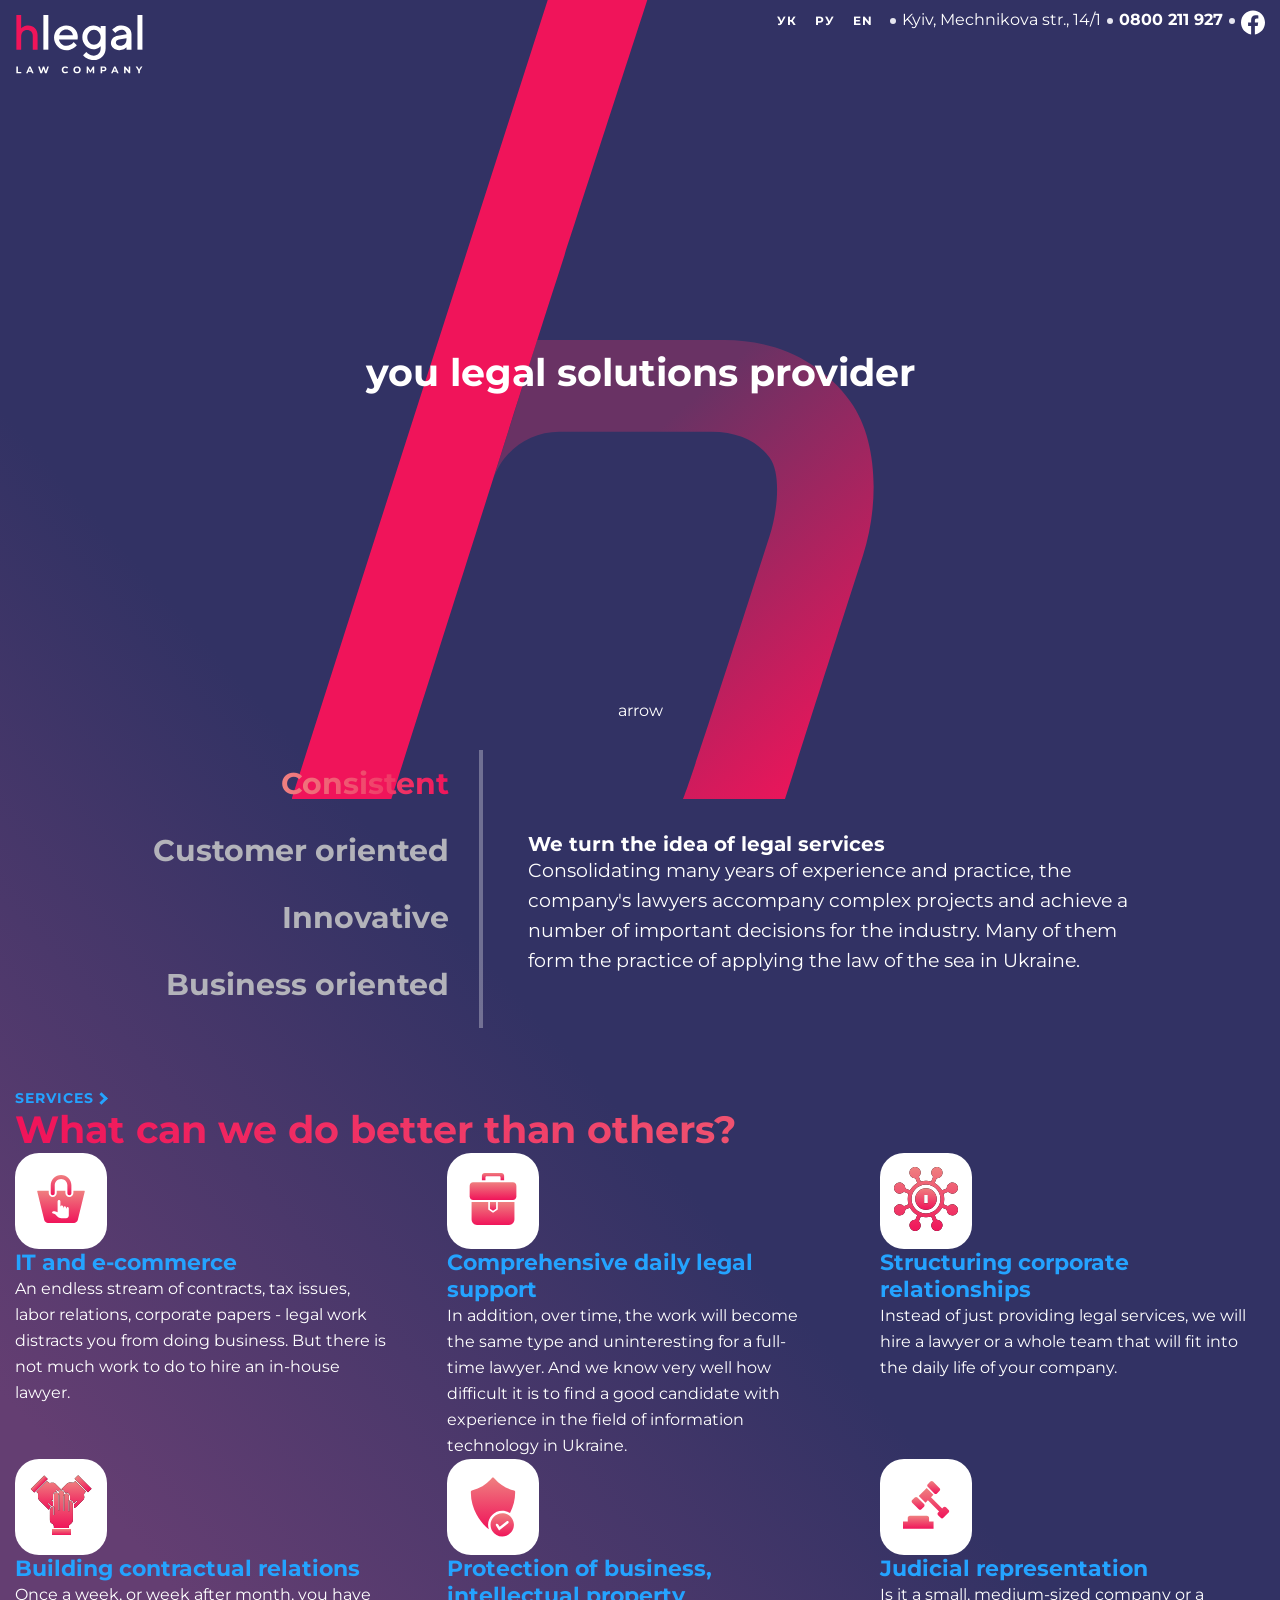
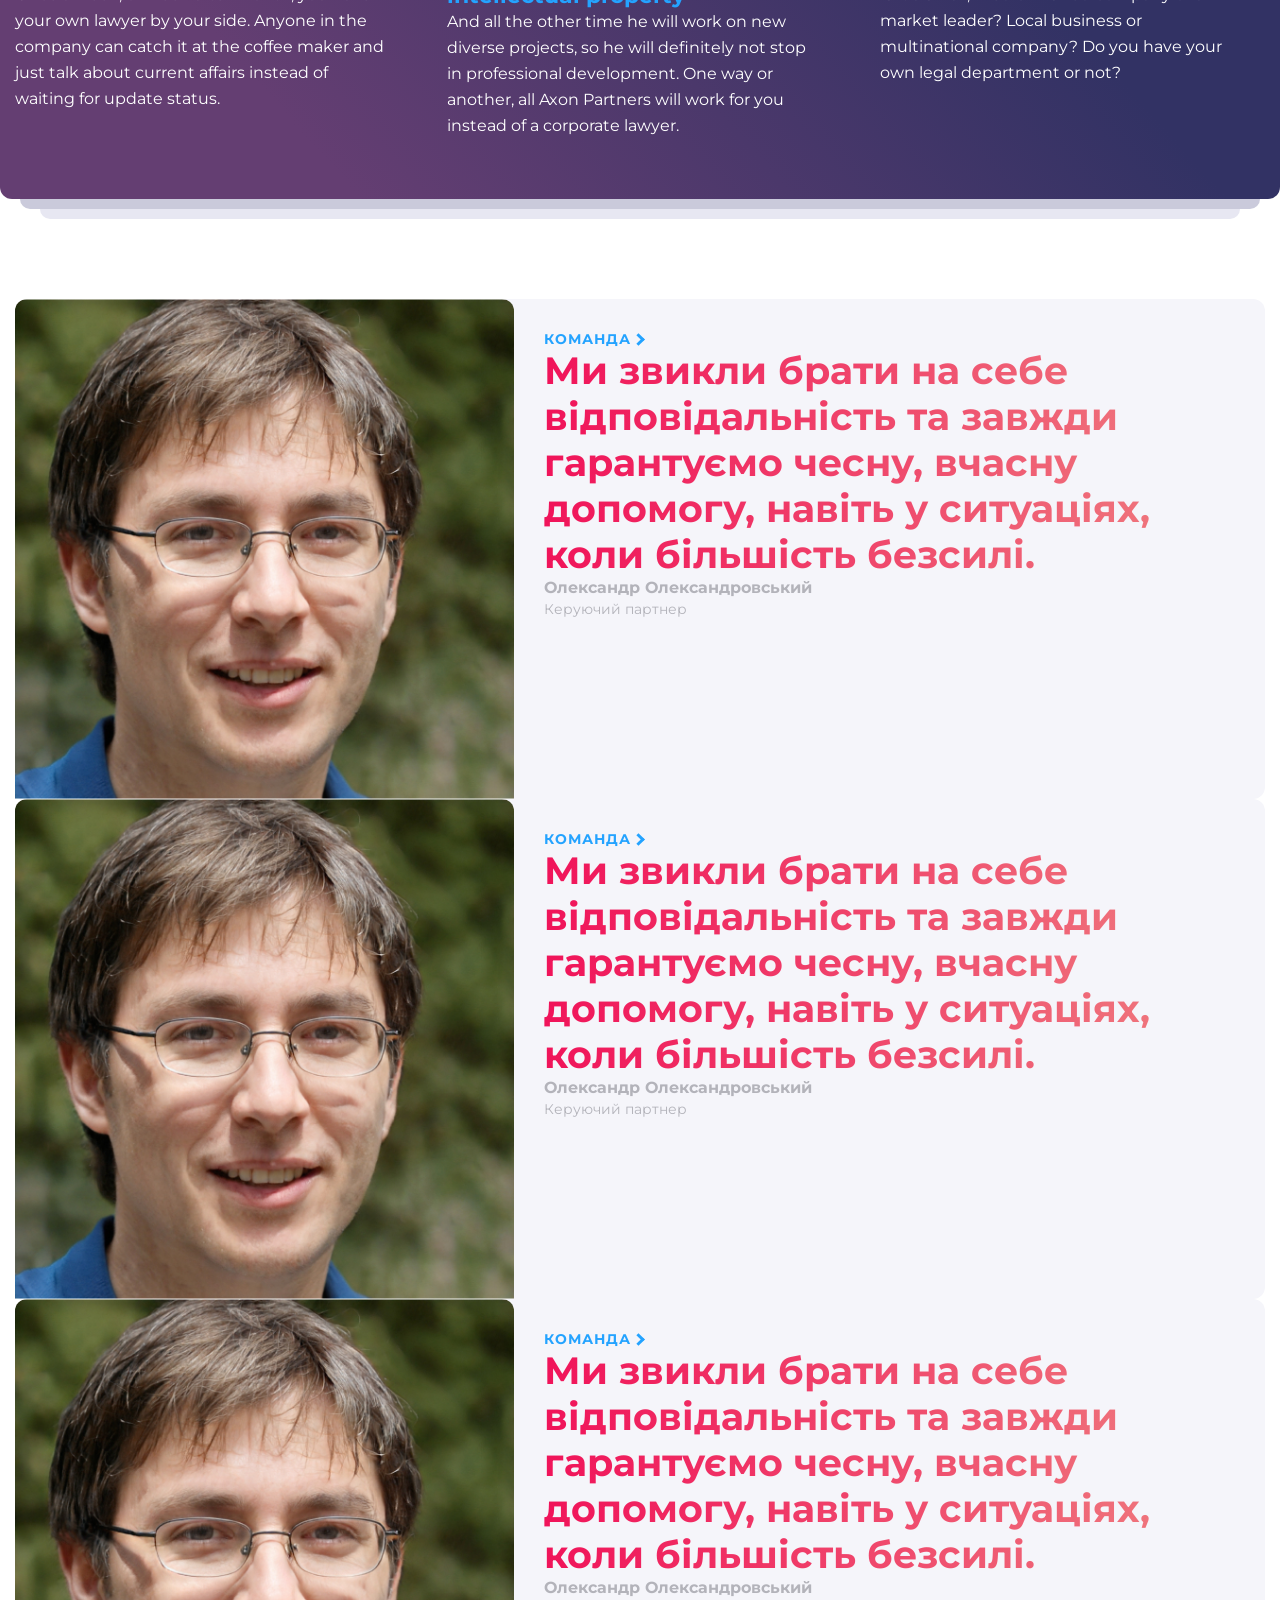
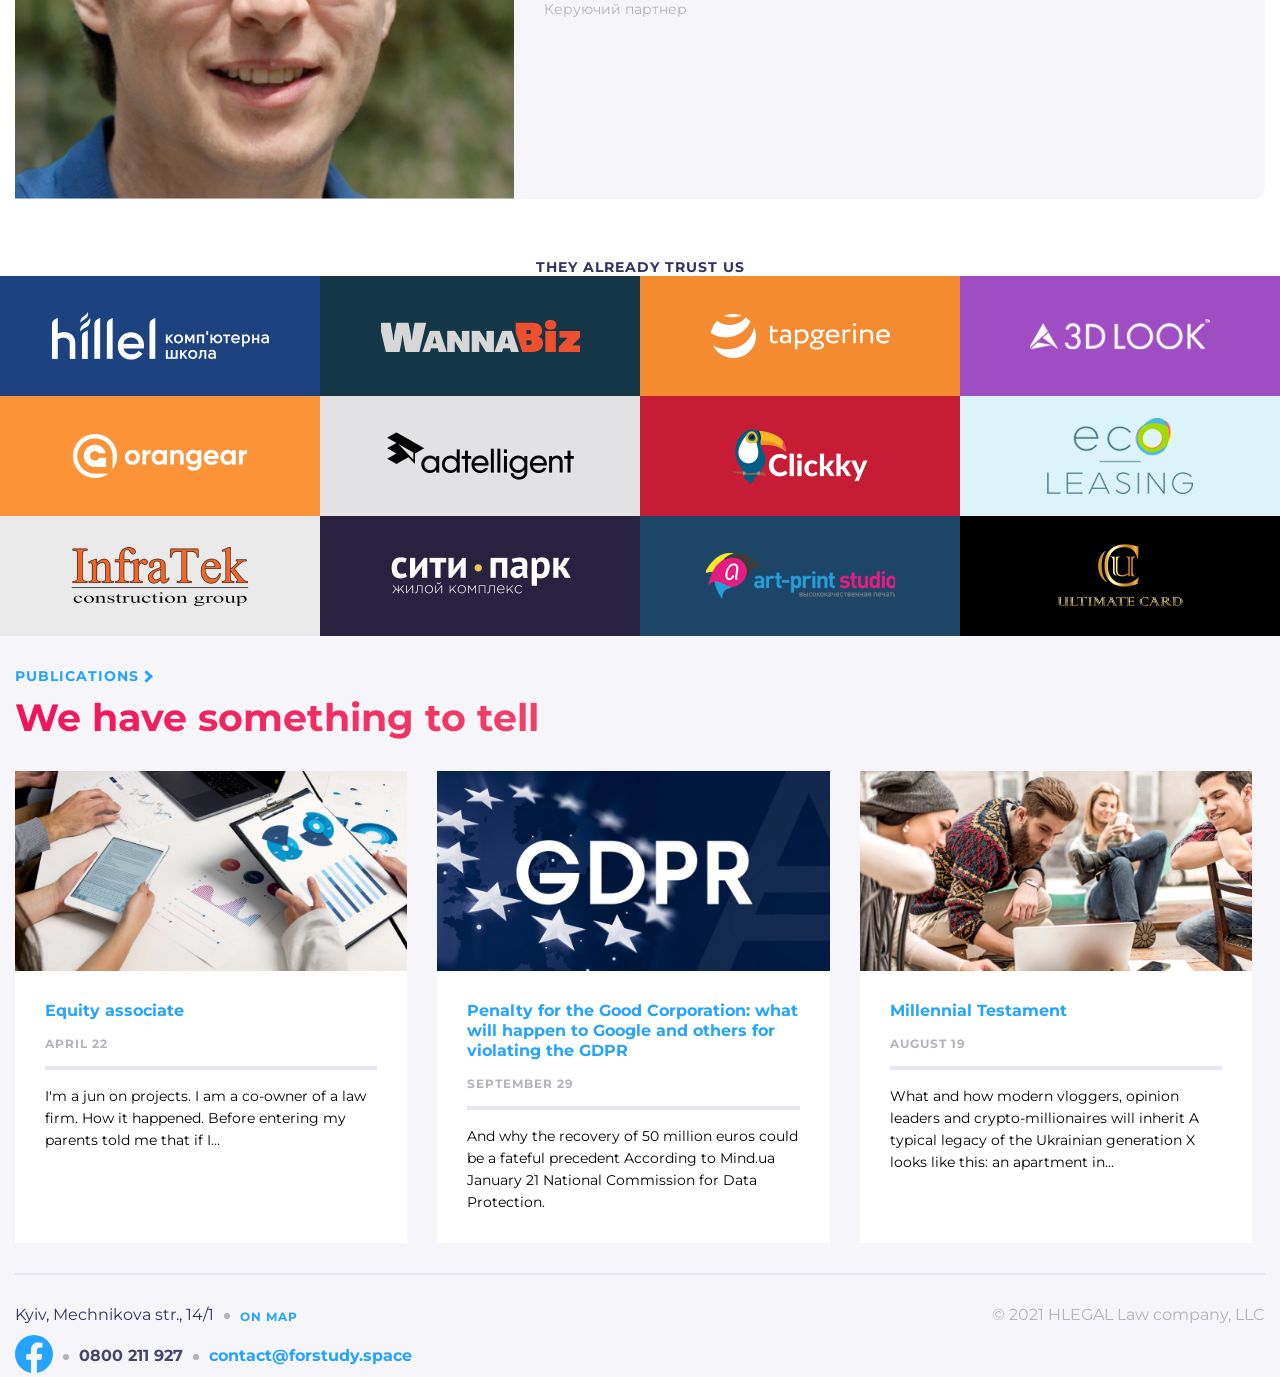
==== commit 1fe9e3c0: "add footer" ====
--- a/app/index.html
+++ b/app/index.html
@@ -399,6 +399,34 @@
                         </article>
                     </div>
                 </section>
+
+                <footer class="footer">
+                    <section class="footer__credits">
+                        <article class="footer__contact">
+                            <div class="footer__contact-location">
+                                <p class="footer__address">Kyiv, Mechnikova str., 14/1</p>
+                                <a href="#" class="footer__map">On map</a>
+                            </div>
+                            <div class="footer__contact-direct">
+                                <a href="#" class="footer__facebook">
+                                    <svg width="38" height="38" viewBox="0 0 38 38" fill="none" xmlns="http://www.w3.org/2000/svg">
+                                        <g clip-path="url(#clip0_22721_6812)">
+                                        <path d="M38 19.1161C38 8.55857 29.4934 0 19 0C8.50658 0 0 8.55857 0 19.1161C0 28.6575 6.94803 36.5659 16.0312 38V24.6419H11.207V19.1161H16.0312V14.9046C16.0312 10.1136 18.8678 7.46723 23.2078 7.46723C25.2866 7.46723 27.4609 7.84059 27.4609 7.84059V12.545H25.0651C22.7048 12.545 21.9688 14.0185 21.9688 15.5302V19.1161H27.2383L26.3959 24.6419H21.9688V38C31.052 36.5659 38 28.6575 38 19.1161Z" fill="#24A3FF"/>
+                                        </g>
+                                        <defs>
+                                        <clipPath id="clip0_22721_6812">
+                                        <rect width="38" height="38" fill="white"/>
+                                        </clipPath>
+                                        </defs>
+                                        </svg>  
+                                </a>
+                                <a href="tel:+0800211927" class="footer__phone">0800 211 927</a>
+                                <a href="mailto:contact@forstudy.space" class="footer__mail">contact@forstudy.space</a>   
+                            </div>
+                        </article>
+                        <p class="footer__corp">© 2021 HLEGAL Law company, LLC</p>
+                    </section>
+                </footer>
             </div>
         </div>
     </div>
--- a/app/css/style.css
+++ b/app/css/style.css
@@ -1032,4 +1032,176 @@
   }
 }
 
+.footer {
+  margin-top: 30px;
+}
+
+.footer__contact {
+  display: -webkit-box;
+  display: -ms-flexbox;
+  display: flex;
+  -webkit-box-orient: vertical;
+  -webkit-box-direction: normal;
+      -ms-flex-direction: column;
+          flex-direction: column;
+  -webkit-box-align: center;
+      -ms-flex-align: center;
+          align-items: center;
+}
+
+.footer__contact-location {
+  display: -webkit-box;
+  display: -ms-flexbox;
+  display: flex;
+  -webkit-box-orient: vertical;
+  -webkit-box-direction: normal;
+      -ms-flex-direction: column;
+          flex-direction: column;
+  -webkit-box-align: center;
+      -ms-flex-align: center;
+          align-items: center;
+}
+
+.footer__contact-direct {
+  display: -webkit-box;
+  display: -ms-flexbox;
+  display: flex;
+  -webkit-box-orient: vertical;
+  -webkit-box-direction: normal;
+      -ms-flex-direction: column;
+          flex-direction: column;
+  -webkit-box-align: center;
+      -ms-flex-align: center;
+          align-items: center;
+}
+
+.footer__address {
+  font-size: 16px;
+  line-height: 20px;
+  color: #323264;
+  margin-bottom: 10px;
+}
+
+.footer__map {
+  font-weight: 700;
+  font-size: 12px;
+  line-height: 15px;
+  letter-spacing: 1px;
+  text-transform: uppercase;
+  color: #24A3FF;
+  margin-bottom: 21px;
+}
+
+.footer__phone {
+  font-weight: 700;
+  font-size: 16px;
+  line-height: 20px;
+  text-align: right;
+  color: #46466E;
+  margin-bottom: 10px;
+}
+
+.footer__facebook {
+  margin-bottom: 10px;
+}
+
+.footer__mail {
+  font-weight: 700;
+  font-size: 16px;
+  line-height: 20px;
+  color: #24A3FF;
+  margin-bottom: 30px;
+}
+
+.footer__corp {
+  font-size: 16px;
+  line-height: 20px;
+  text-align: center;
+  color: #B3B3BA;
+}
+
+@media screen and (min-width: 768px) {
+  .footer__credits {
+    display: -webkit-box;
+    display: -ms-flexbox;
+    display: flex;
+    -webkit-box-orient: horizontal;
+    -webkit-box-direction: normal;
+        -ms-flex-direction: row;
+            flex-direction: row;
+    -webkit-box-pack: justify;
+        -ms-flex-pack: justify;
+            justify-content: space-between;
+  }
+  .footer__address::after {
+    content: "";
+    display: inline-block;
+    background: #B3B3BA;
+    border-radius: 50%;
+    height: 6px;
+    width: 6px;
+    vertical-align: middle;
+    margin: 0 10px 0;
+  }
+  .footer__contact {
+    -webkit-box-orient: vertical;
+    -webkit-box-direction: normal;
+        -ms-flex-direction: column;
+            flex-direction: column;
+    -webkit-box-align: start;
+        -ms-flex-align: start;
+            align-items: flex-start;
+  }
+  .footer__contact-location {
+    -webkit-box-orient: horizontal;
+    -webkit-box-direction: normal;
+        -ms-flex-direction: row;
+            flex-direction: row;
+    -webkit-box-align: center;
+        -ms-flex-align: center;
+            align-items: center;
+  }
+  .footer__contact-direct {
+    -webkit-box-orient: horizontal;
+    -webkit-box-direction: normal;
+        -ms-flex-direction: row;
+            flex-direction: row;
+    -webkit-box-align: center;
+        -ms-flex-align: center;
+            align-items: center;
+  }
+  .footer__map {
+    margin-bottom: 8px;
+  }
+  .footer__phone {
+    margin-bottom: 0;
+  }
+  .footer__phone::after {
+    content: "";
+    display: inline-block;
+    background: #B3B3BA;
+    border-radius: 50%;
+    height: 6px;
+    width: 6px;
+    vertical-align: middle;
+    margin: 0 10px 0;
+  }
+  .footer__phone::before {
+    content: "";
+    display: inline-block;
+    background: #B3B3BA;
+    border-radius: 50%;
+    height: 6px;
+    width: 6px;
+    vertical-align: middle;
+    margin: 0 10px 0;
+  }
+  .footer__facebook {
+    margin-bottom: 0;
+  }
+  .footer__mail {
+    margin-bottom: 0;
+  }
+}
+
 /*# sourceMappingURL=style.css.map */
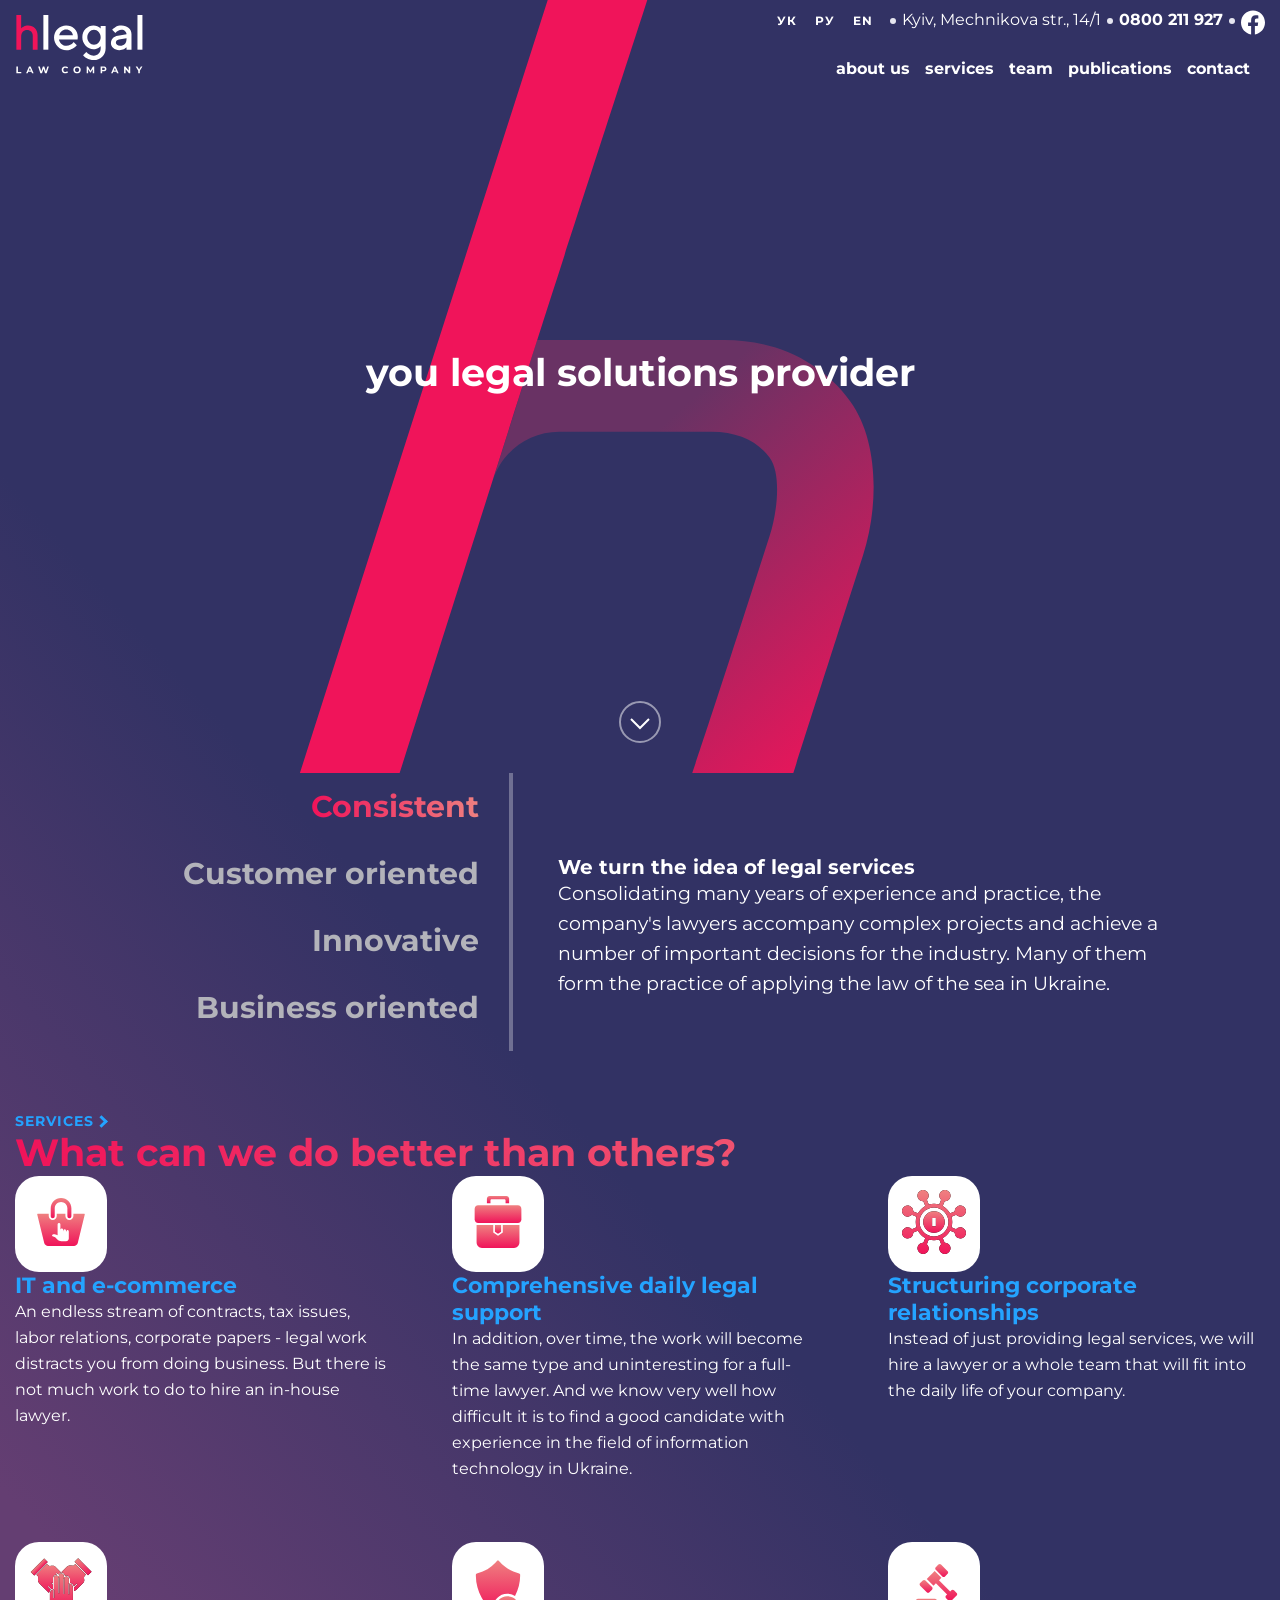
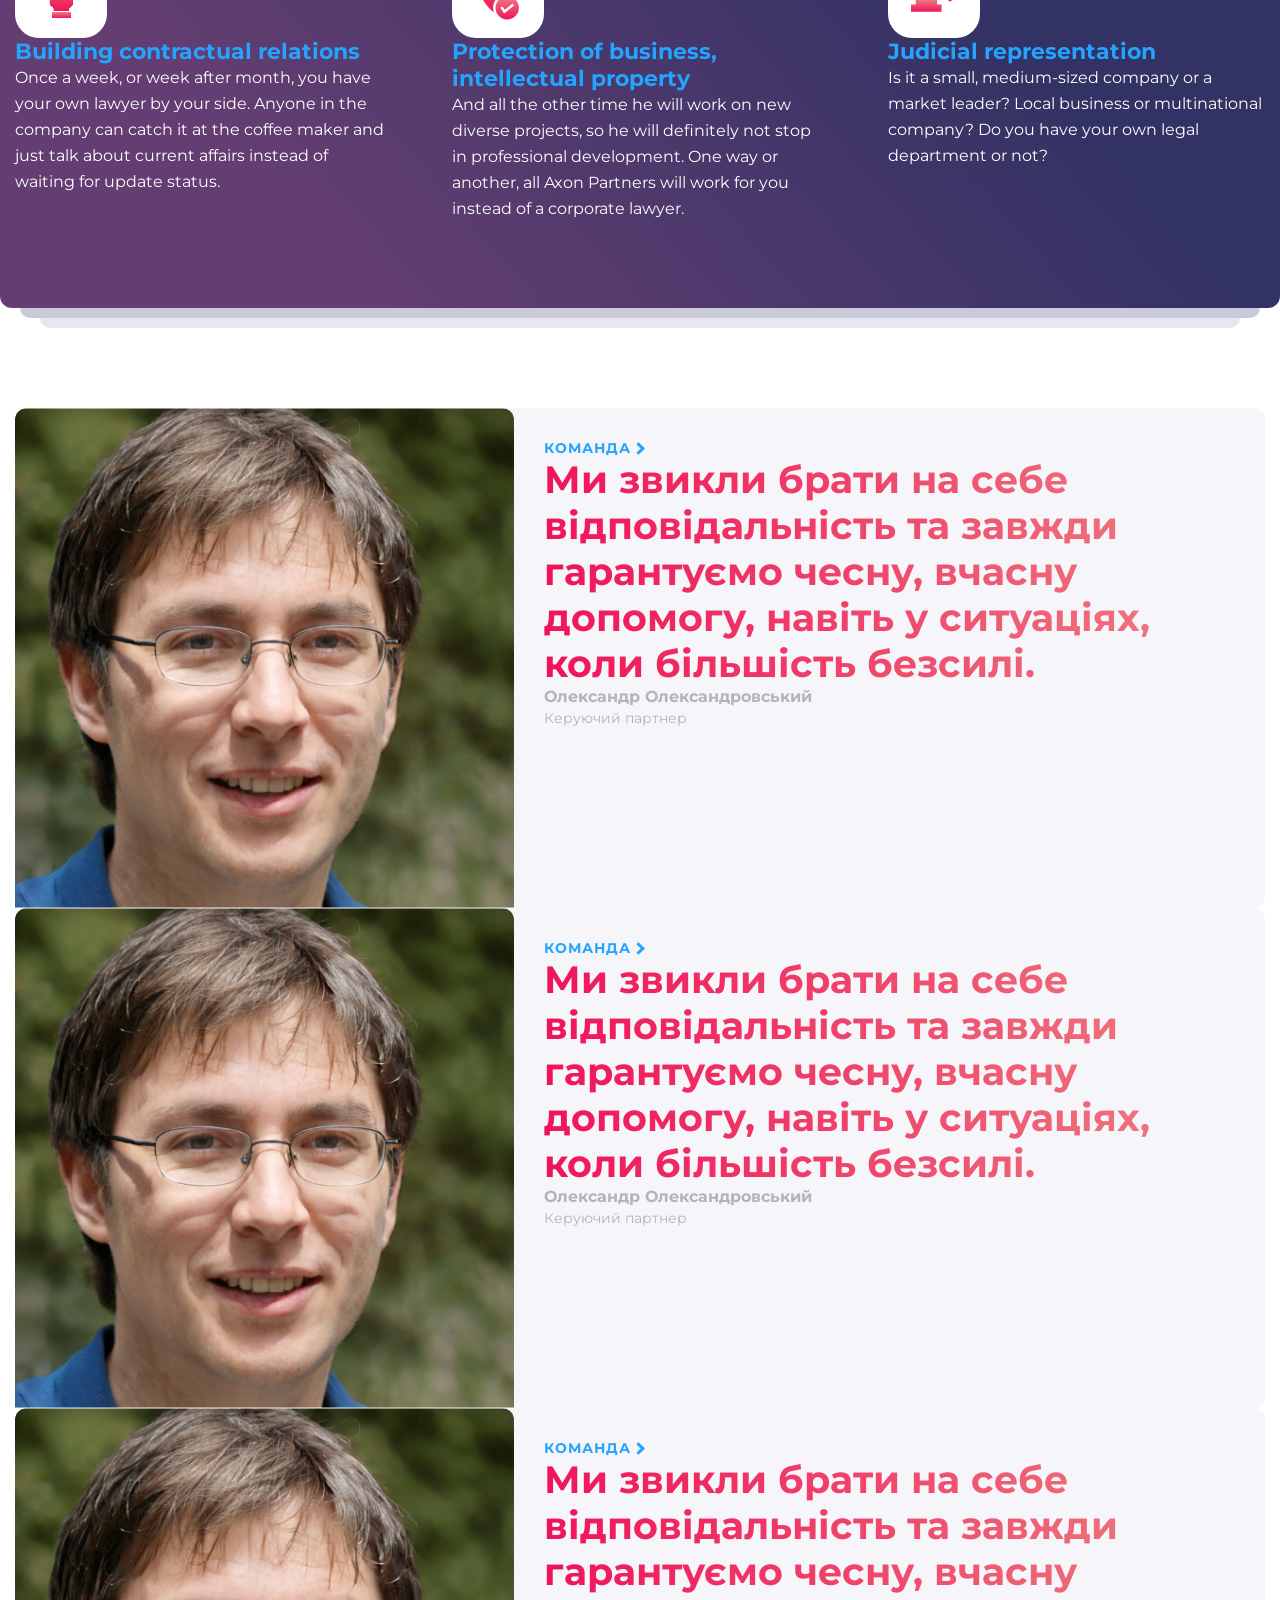
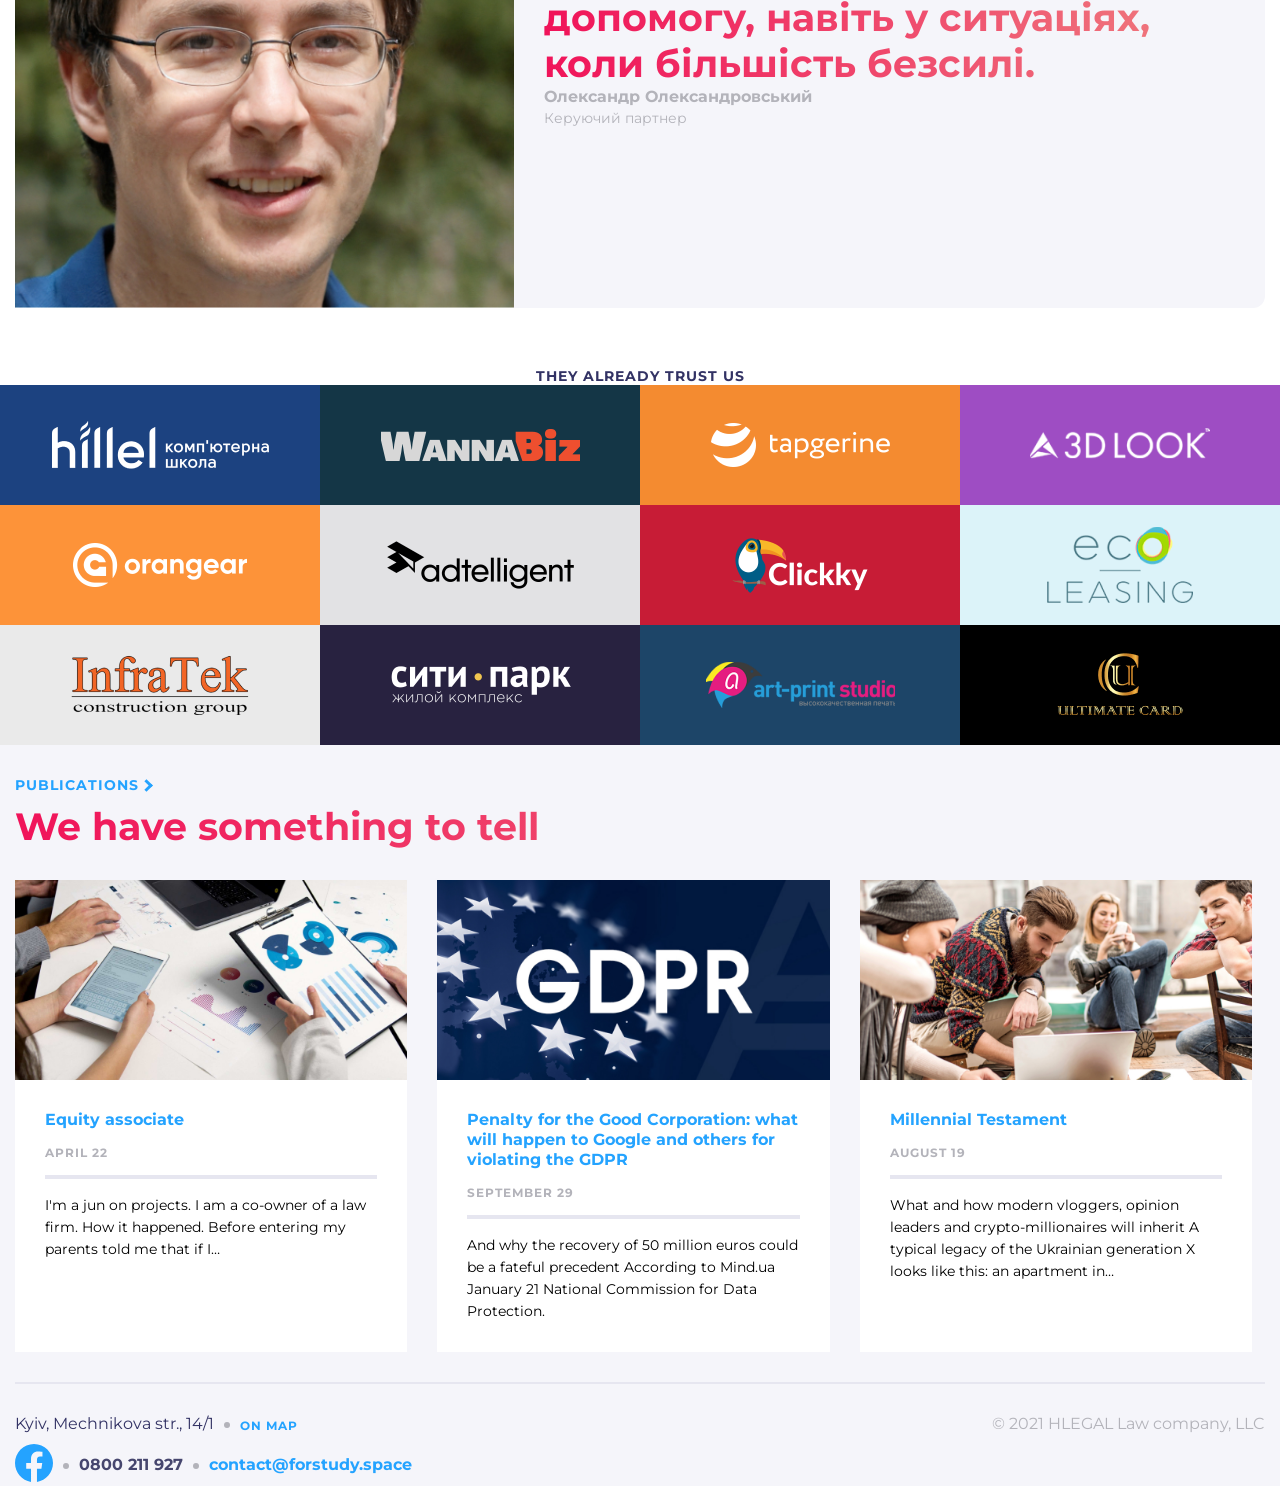
==== commit ee7294b1: "add variables fixed html" ====
--- a/app/index.html
+++ b/app/index.html
@@ -11,10 +11,11 @@
 
 <body class="body">
     <div class="bg--gradient">
-        <div class="bg-letter container">
-            <header class="header">
-
+
+        <div class="bg-letter">
+            <header class="header container">
                 <div class="header__line">
+                    <div class="bg-grey">1</div>
                     <div class="header__language">
                         <a href="#" class="header__language-switch">ук</a>
                         <a href="#" class="header__language-switch">ру</a>
@@ -75,14 +76,18 @@
 
             </header>
 
-            <main>
+            <main class="container">
                 <section class="main-header">
                     <h1 class="headline">you legal solutions provider</h1>
                     <a href="#" class="anchor">
-                        arrow                                   
+                        <svg  width="42" height="42" viewBox="0 0 42 42" fill="none" xmlns="http://www.w3.org/2000/svg">
+                            <circle opacity="0.5" cx="21" cy="21" r="20" stroke="white" stroke-width="2"/>
+                            <path d="M12 18L21 27L30 18" stroke="white" stroke-width="2"/>
+                            </svg>                                   
                     </a>
                 </section>
-
+        </div>    
+        <div class="container">
                 <section class="achievements">
                     <article class="achievements__list">
                         <button type="button" class="achievements__btn achievements__btn--active">Consistent</button>
@@ -91,22 +96,22 @@
                         <button type="button" class="achievements__btn">Business oriented</button>
                     </article>
 
-                    <article class="achievents__content">
-                        <div class="achievents__content-item">
-                            <h3 class="achievents__content-name">We turn the idea of legal services</h3>
-                            <p class="achievents__content-text">Consolidating many years of experience and practice, the company's lawyers accompany complex projects and achieve a number of important decisions for the industry. Many of them form the practice of applying the law of the sea in Ukraine.</p>
+                    <article class="achievements__content">
+                        <div class="achievements__content-item">
+                            <h3 class="achievements__content-name">We turn the idea of legal services</h3>
+                            <p class="achievements__content-text">Consolidating many years of experience and practice, the company's lawyers accompany complex projects and achieve a number of important decisions for the industry. Many of them form the practice of applying the law of the sea in Ukraine.</p>
                         </div>
-                        <div class="achievents__content-item" style="display: none;">
-                            <h3 class="achievents__content-name">We turn the idea of legal services</h3>
-                            <p class="achievents__content-text">Consolidating many years of experience and practice, the company's lawyers accompany complex projects and achieve a number of important decisions for the industry. Many of them form the practice of applying the law of the sea in Ukraine.</p>
+                        <div class="achievements__content-item" style="display: none;">
+                            <h3 class="achievements__content-name">We turn the idea of legal services</h3>
+                            <p class="achievements__content-text">Consolidating many years of experience and practice, the company's lawyers accompany complex projects and achieve a number of important decisions for the industry. Many of them form the practice of applying the law of the sea in Ukraine.</p>
                         </div>
-                        <div class="achievents__content-item" style="display: none;">
-                            <h3 class="achievents__content-name">We turn the idea of legal services</h3>
-                            <p class="achievents__content-text">Consolidating many years of experience and practice, the company's lawyers accompany complex projects and achieve a number of important decisions for the industry. Many of them form the practice of applying the law of the sea in Ukraine.</p>
+                        <div class="achievements__content-item" style="display: none;">
+                            <h3 class="achievements__content-name">We turn the idea of legal services</h3>
+                            <p class="achievements__content-text">Consolidating many years of experience and practice, the company's lawyers accompany complex projects and achieve a number of important decisions for the industry. Many of them form the practice of applying the law of the sea in Ukraine.</p>
                         </div>
-                        <div class="achievents__content-item" style="display: none;">
-                            <h3 class="achievents__content-name">We turn the idea of legal services</h3>
-                            <p class="achievents__content-text">Consolidating many years of experience and practice, the company's lawyers accompany complex projects and achieve a number of important decisions for the industry. Many of them form the practice of applying the law of the sea in Ukraine.</p>
+                        <div class="achievements__content-item" style="display: none;">
+                            <h3 class="achievements__content-name">We turn the idea of legal services</h3>
+                            <p class="achievements__content-text">Consolidating many years of experience and practice, the company's lawyers accompany complex projects and achieve a number of important decisions for the industry. Many of them form the practice of applying the law of the sea in Ukraine.</p>
                         </div>
                     </article>
                 </section>
@@ -284,7 +289,7 @@
     </div>
 
 
-    <div class="background--white">
+    <div class="bg--white">
         <div class="container">
             <section class="slider">
                 <article class="slider__page">
--- a/app/css/style.css
+++ b/app/css/style.css
@@ -167,8 +167,8 @@
 }
 
 .container {
-  max-width: 1320px;
-  min-width: 375px;
+  max-width: 1350px;
+  min-width: 405px;
   margin: 0 auto;
   padding: 0 15px;
 }
@@ -211,36 +211,16 @@
   font: inherit;
 }
 
-.bg--gradient {
-  background: linear-gradient(228.57deg, #323264 11.93%, #323264 57.17%, #643E72 87.46%);
-  border-radius: 0px 0px 12px 12px;
+.header {
+  display: grid;
+  grid-template-columns: 1fr -webkit-min-content;
+  grid-template-columns: 1fr min-content;
+  grid-template-rows: -webkit-min-content -webkit-min-content;
+  grid-template-rows: min-content min-content;
   position: relative;
 }
 
-.bg--gradient::after {
-  content: '';
-  background: #CACADB;
-  border-radius: 0px 0px 12px 12px;
-  height: 10px;
-  position: absolute;
-  bottom: -10px;
-  left: 20px;
-  right: 20px;
-}
-
-.bg--gradient::before {
-  content: '';
-  background: #E7E7F2;
-  border-radius: 0px 0px 12px 12px;
-  height: 10px;
-  position: absolute;
-  bottom: -20px;
-  left: 40px;
-  right: 40px;
-}
-
-.header__address,
-.header__facebook {
+.header__address, .header__facebook, .header__menu-list {
   display: none;
 }
 
@@ -261,6 +241,7 @@
   top: 0;
   background-color: #FFFFFF;
   border-radius: 12px 12px 0px 0px;
+  overflow: hidden;
 }
 
 .header__language-switch {
@@ -296,14 +277,6 @@
   text-align: right;
   color: #FFFFFF;
   text-decoration: none;
-}
-
-.header {
-  display: grid;
-  grid-template-columns: 1fr -webkit-min-content;
-  grid-template-columns: 1fr min-content;
-  grid-template-rows: -webkit-min-content -webkit-min-content;
-  grid-template-rows: min-content min-content;
 }
 
 .header__line {
@@ -331,29 +304,44 @@
   cursor: pointer;
 }
 
-.header__facebook:hover svg path {
-  fill: #F0145A;
-  stroke: #F0145A;
-}
-
 @media screen and (min-width: 768px) {
-  .header__address,
-  .header__facebook,
-  .header__menu-list {
-    display: block;
-  }
-  .header__menu-btn {
-    display: none;
-  }
   .header {
-    display: grid;
     grid-template-columns: 1fr;
     grid-template-rows: -webkit-min-content -webkit-min-content -webkit-min-content;
     grid-template-rows: min-content min-content min-content;
   }
-  .header__logo {
-    width: 130px;
-    height: 60px;
+  .header__address, .header__facebook, .header__menu-list {
+    display: block;
+  }
+  .header__facebook:hover svg path {
+    fill: #F0145A;
+    stroke: #F0145A;
+  }
+  .header__address {
+    font-size: 16px;
+    line-height: 20px;
+    text-align: right;
+    color: #FFFFFF;
+  }
+  .header__address::after {
+    content: "";
+    display: inline-block;
+    background: #E6E6F0;
+    border-radius: 50%;
+    height: 6px;
+    width: 6px;
+    vertical-align: middle;
+    margin: 0 6px 0;
+  }
+  .header__main-menu {
+    position: relative;
+    display: -webkit-box;
+    display: -ms-flexbox;
+    display: flex;
+    -webkit-box-pack: justify;
+        -ms-flex-pack: justify;
+            justify-content: space-between;
+    overflow: hidden;
   }
   .header__menu-list {
     display: -webkit-box;
@@ -365,19 +353,11 @@
     font-size: 16px;
     line-height: 20px;
     text-align: right;
-  }
-  .header__line {
-    -webkit-box-pack: start;
-        -ms-flex-pack: start;
-            justify-content: flex-start;
-  }
-  .header__address {
-    font-size: 16px;
-    line-height: 20px;
-    text-align: right;
-    color: #FFFFFF;
-  }
-  .header__address::after {
+    position: static;
+    background-color: transparent;
+    border-radius: none;
+  }
+  .header__language::after {
     content: "";
     display: inline-block;
     background: #E6E6F0;
@@ -386,6 +366,36 @@
     width: 6px;
     vertical-align: middle;
     margin: 0 6px 0;
+  }
+  .header__language-switch {
+    font-weight: 700;
+    font-size: 12px;
+    line-height: 15px;
+    text-align: center;
+    letter-spacing: 1px;
+    color: #FFFFFF;
+    text-transform: uppercase;
+    text-decoration: none;
+    padding: 5px 7px;
+  }
+  .header__language-switch:focus {
+    background-color: #F0145A;
+    border-radius: 8px;
+  }
+  .header__language-switch:hover {
+    background: rgba(255, 255, 255, 0.2);
+    border-radius: 8px;
+  }
+  .header__extra {
+    display: none;
+  }
+  .header__phone {
+    font-weight: 700;
+    font-size: 16px;
+    line-height: 20px;
+    text-align: right;
+    color: #FFFFFF;
+    text-decoration: none;
   }
   .header__phone::after {
     content: "";
@@ -397,15 +407,23 @@
     vertical-align: middle;
     margin: 0 6px 0;
   }
-  .header__language::after {
-    content: "";
-    display: inline-block;
-    background: #E6E6F0;
-    border-radius: 50%;
-    height: 6px;
-    width: 6px;
-    vertical-align: middle;
-    margin: 0 6px 0;
+  .header__line {
+    -webkit-box-pack: start;
+        -ms-flex-pack: start;
+            justify-content: flex-start;
+  }
+  .header__logo-box {
+    display: -webkit-box;
+    display: -ms-flexbox;
+    display: flex;
+    padding: 15px 0 10px;
+  }
+  .header__menu-btn {
+    display: none;
+  }
+  .header__logo {
+    width: 130px;
+    height: 60px;
   }
   .header__menu-name {
     margin-right: 15px;
@@ -423,7 +441,6 @@
 
 @media screen and (min-width: 992px) {
   .header {
-    display: grid;
     grid-template-columns: -webkit-min-content 1fr;
     grid-template-columns: min-content 1fr;
     grid-template-rows: -webkit-min-content -webkit-min-content;
@@ -432,6 +449,7 @@
   .header__logo-box {
     grid-column: 1 / 2;
     grid-row: 1 / -1;
+    align-self: center;
   }
   .header__line {
     grid-column: 2 / -1;
@@ -443,10 +461,6 @@
   .header__main-menu {
     justify-self: end;
   }
-  .header__logo-box {
-    -ms-flex-item-align: center;
-        align-self: center;
-  }
 }
 
 .headline {
@@ -474,8 +488,21 @@
 }
 
 .anchor {
-  display: block;
-  text-align: center;
+  display: -webkit-box;
+  display: -ms-flexbox;
+  display: flex;
+  -ms-flex-pack: distribute;
+      justify-content: space-around;
+  -ms-flex-item-align: auto;
+      align-self: auto;
+}
+
+.anchor:hover circle {
+  stroke: #F0145A;
+}
+
+.anchor:hover path {
+  stroke: #F0145A;
 }
 
 .main-header {
@@ -514,33 +541,33 @@
   margin-right: 30px;
 }
 
-.achievents__content-name {
+.achievements__btn--active {
+  background: linear-gradient(90.13deg, #F0145A 0.84%, #EF8080 99.96%);
+  -webkit-background-clip: text;
+  -webkit-text-fill-color: transparent;
+}
+
+.achievements__btn:hover {
+  background: linear-gradient(90.13deg, #F0145A 0.84%, #EF8080 99.96%);
+  -webkit-background-clip: text;
+  -webkit-text-fill-color: transparent;
+}
+
+.achievements__content {
+  border-top: 4px solid rgba(255, 255, 255, 0.3);
+}
+
+.achievements__content-name {
   font-weight: 700;
   font-size: 20px;
   line-height: 24px;
   color: #FFFFFF;
 }
 
-.achievents__content-text {
+.achievements__content-text {
   font-size: 19px;
   line-height: 30px;
   color: #FFFFFF;
-}
-
-.achievements__btn--active {
-  background: linear-gradient(90.13deg, #EF8080 0.84%, #F0145A 99.96%);
-  -webkit-background-clip: text;
-  -webkit-text-fill-color: transparent;
-}
-
-.achievements__btn:hover {
-  background: linear-gradient(90.13deg, #EF8080 0.84%, #F0145A 99.96%);
-  -webkit-background-clip: text;
-  -webkit-text-fill-color: transparent;
-}
-
-.achievents__content {
-  border-top: 4px solid rgba(255, 255, 255, 0.3);
 }
 
 @media screen and (min-width: 992px) {
@@ -572,26 +599,30 @@
             align-items: flex-end;
     overflow: visible;
     padding-bottom: 10px;
+    padding-left: 60px;
     border-right: 4px solid rgba(255, 255, 255, 0.3);
   }
-  .achievents__content {
+  .achievements__content {
     border-top: none;
     margin-left: 60px;
-    max-width: 600px;
+    max-width: 50%;
   }
   .achievements__btn {
     padding: 15px 0;
   }
 }
 
+@media screen and (min-width: 1201px) {
+  .achievements__content {
+    max-width: 600px;
+  }
+}
+
 .services__list {
-  display: -webkit-box;
-  display: -ms-flexbox;
-  display: flex;
-  -webkit-box-orient: vertical;
-  -webkit-box-direction: normal;
-      -ms-flex-direction: column;
-          flex-direction: column;
+  display: grid;
+  grid-template-columns: 1fr;
+  grid-template-rows: repeat(6, 1fr);
+  row-gap: 30px;
 }
 
 .services__icon {
@@ -620,17 +651,12 @@
     padding-bottom: 60px;
   }
   .services__list {
-    -webkit-box-orient: horizontal;
-    -webkit-box-direction: normal;
-        -ms-flex-direction: row;
-            flex-direction: row;
-    -ms-flex-wrap: wrap;
-        flex-wrap: wrap;
-    margin: 0 -30px;
-  }
-  .services__item {
-    width: 50%;
-    padding: 0 30px;
+    grid-template-columns: repeat(2, 1fr);
+    grid-template-rows: repeat(3, 1fr);
+    row-gap: 60px;
+    -webkit-column-gap: 60px;
+       -moz-column-gap: 60px;
+            column-gap: 60px;
   }
 }
 
@@ -641,8 +667,9 @@
   .services__link {
     margin-bottom: 10px;
   }
-  .services__item {
-    width: 33%;
+  .services__list {
+    grid-template-columns: repeat(3, 1fr);
+    grid-template-rows: repeat(2, 1fr);
   }
 }
 
@@ -675,10 +702,6 @@
   background-color: #24a3ff;
 }
 
-.background--white {
-  background: #FFFFFF;
-}
-
 .slider {
   margin-top: 100px;
   margin-bottom: 60px;
@@ -855,7 +878,7 @@
 }
 
 .partners__ultimatecard--bg {
-  background-color: #000000;
+  background-color: black;
 }
 
 .partners--hidden {
@@ -1204,4 +1227,53 @@
   }
 }
 
+.bg-grey {
+  position: absolute;
+  display: block;
+  font-size: 0;
+  width: 100%;
+  height: 45px;
+  top: 0%;
+  right: 0%;
+  background: rgba(255, 255, 255, 0.3);
+}
+
+@media screen and (min-width: 768px) {
+  .bg-grey {
+    display: none;
+  }
+}
+
+.bg--gradient {
+  background: linear-gradient(228.57deg, #323264 11.93%, #323264 57.17%, #643E72 87.46%);
+  border-radius: 0px 0px 12px 12px;
+  position: relative;
+}
+
+.bg--gradient::after {
+  content: '';
+  background: #CACADB;
+  border-radius: 0px 0px 12px 12px;
+  height: 10px;
+  position: absolute;
+  bottom: -10px;
+  left: 20px;
+  right: 20px;
+}
+
+.bg--gradient::before {
+  content: '';
+  background: #E7E7F2;
+  border-radius: 0px 0px 12px 12px;
+  height: 10px;
+  position: absolute;
+  bottom: -20px;
+  left: 40px;
+  right: 40px;
+}
+
+.background--white {
+  background: #FFFFFF;
+}
+
 /*# sourceMappingURL=style.css.map */
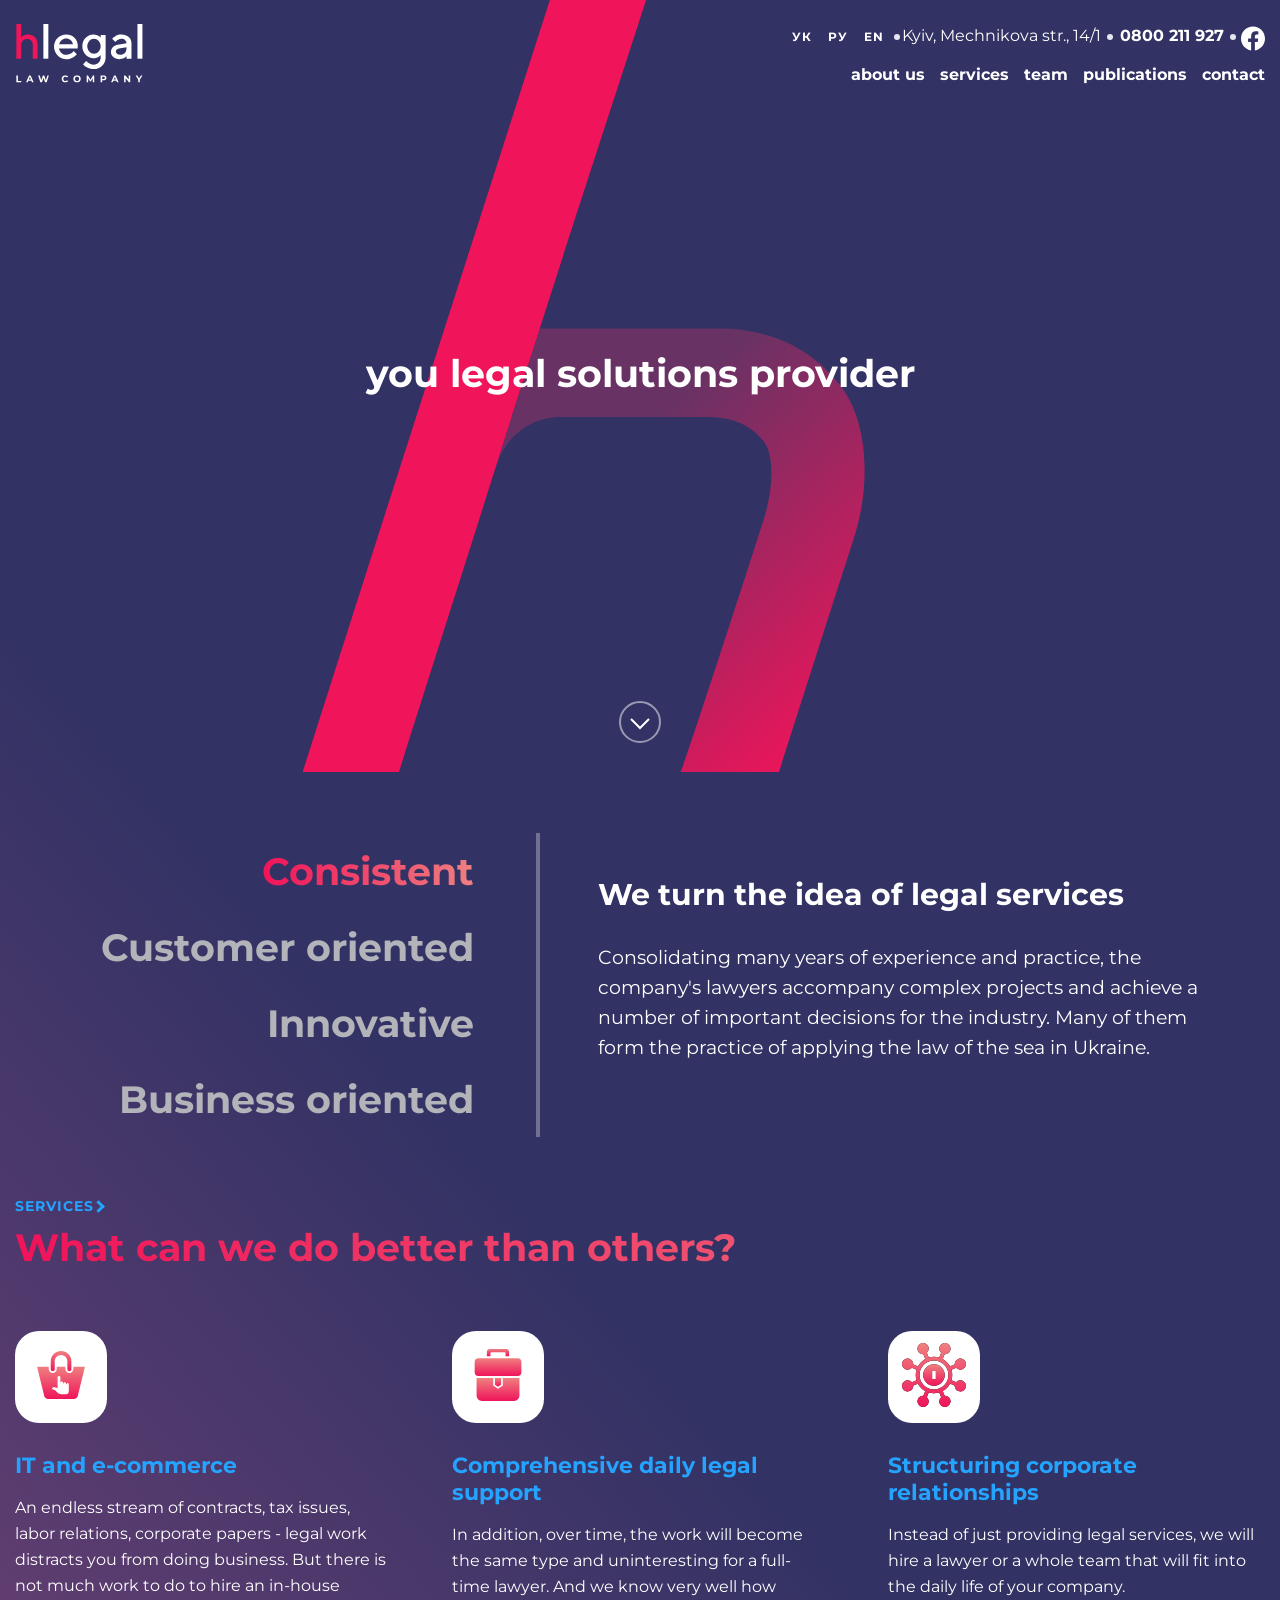
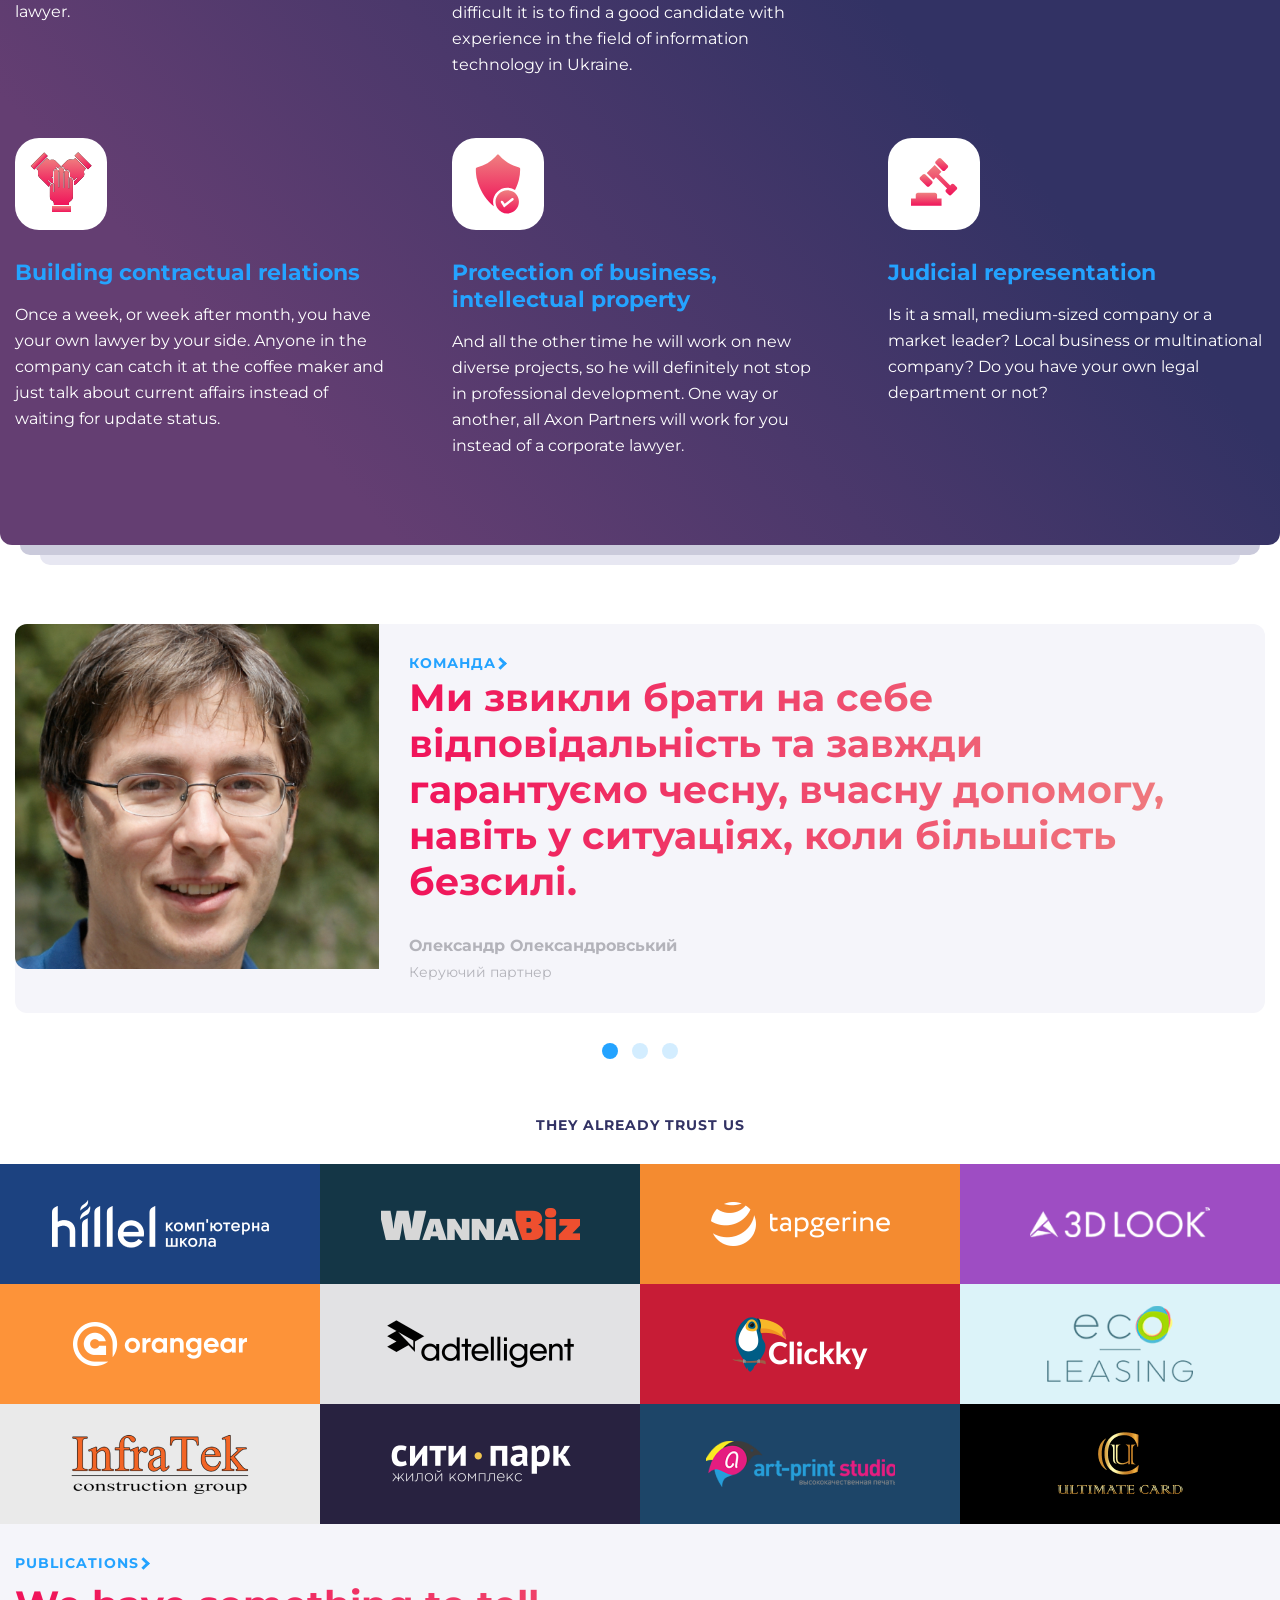
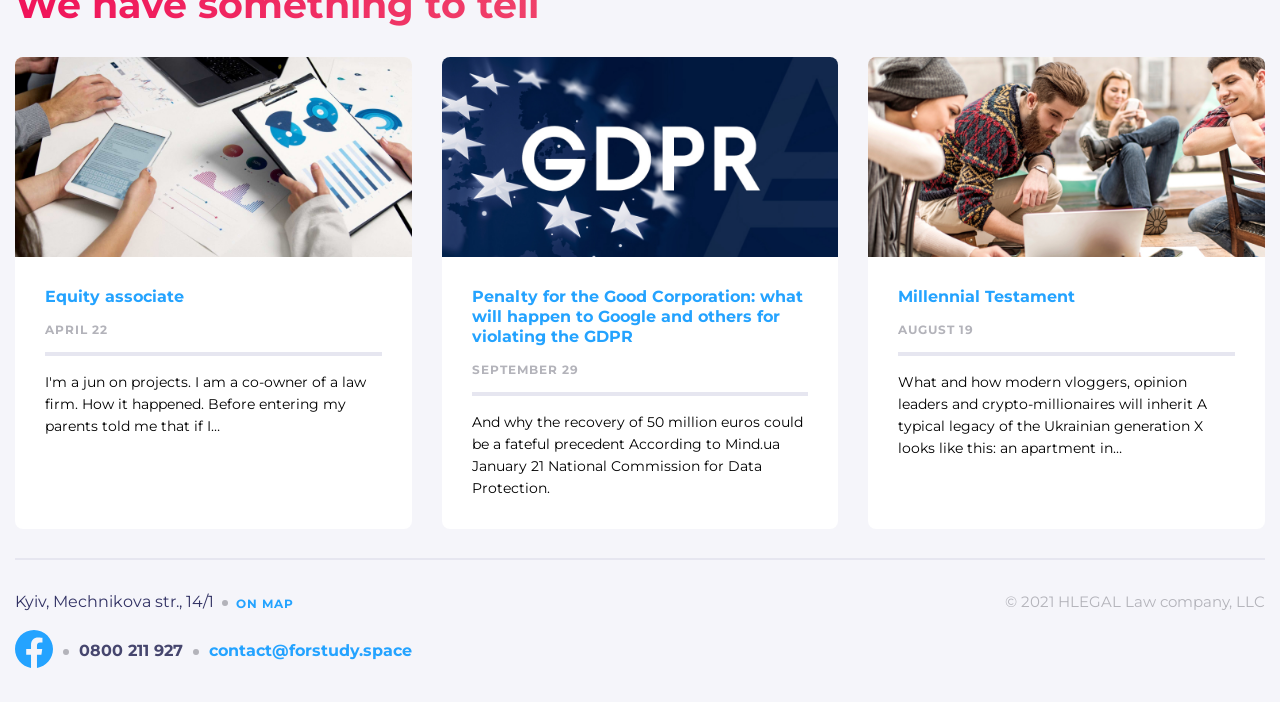
==== commit 0b40c854: "finished corrections + pexel perfect" ====
--- a/app/index.html
+++ b/app/index.html
@@ -13,7 +13,7 @@
     <div class="bg--gradient">
 
         <div class="bg-letter">
-            <header class="header container">
+            <header class="header container-header">
                 <div class="header__line">
                     <div class="bg-grey">1</div>
                     <div class="header__language">
@@ -59,7 +59,7 @@
                 
                 <nav class="header__main-menu">
                     <button type="button" class="header__menu-btn">
-                        <svg width="32" height="33" viewBox="0 0 32 33" fill="none" xmlns="http://www.w3.org/2000/svg">
+                        <svg width="32" height="32" viewBox="0 0 32 33" fill="none" xmlns="http://www.w3.org/2000/svg">
                             <path d="M7 10.5H25" stroke="white" stroke-width="2"/>
                             <path d="M7 16.5H25" stroke="white" stroke-width="2"/>
                             <path d="M7 22.5H25" stroke="white" stroke-width="2"/>
@@ -79,7 +79,7 @@
             <main class="container">
                 <section class="main-header">
                     <h1 class="headline">you legal solutions provider</h1>
-                    <a href="#" class="anchor">
+                    <a href="#services" class="anchor">
                         <svg  width="42" height="42" viewBox="0 0 42 42" fill="none" xmlns="http://www.w3.org/2000/svg">
                             <circle opacity="0.5" cx="21" cy="21" r="20" stroke="white" stroke-width="2"/>
                             <path d="M12 18L21 27L30 18" stroke="white" stroke-width="2"/>
@@ -116,7 +116,7 @@
                     </article>
                 </section>
 
-                <section class="services">
+                <section class="services" id="services">
                     <a href="#" class="services__link link">Services</a>
                     <h2 class="services__name title">What can we do better than others?</h2>
                     <div class="services__list">
@@ -139,7 +139,7 @@
                                     </svg>
                                     
                             </p>
-                            <h3 class="services__item-name">IT and e-commerce</h3>
+                            <a href="#"><h3 class="services__item-name">IT and e-commerce</h3></a>
                             <p class="services__item-about">An endless stream of contracts, tax issues, labor relations, corporate papers - legal work distracts you from doing business. But there is not much work to do to hire an in-house lawyer.</p>
                         </article>
                         <article class="services__item">
@@ -168,8 +168,8 @@
                                 </defs>
                                 </svg>
                                 </p>
-                            <h3 class="services__item-name">Comprehensive daily
-                                legal support</h3>
+                            <a href="#"><h3 class="services__item-name">Comprehensive daily
+                                legal support</h3></a>
                             <p class="services__item-about">In addition, over time, the work will become the same type and uninteresting for a full-time lawyer. And we know very well how difficult it is to find a good candidate with experience in the field of information technology in Ukraine.</p>
                         </article>
                         <article class="services__item">
@@ -190,7 +190,7 @@
                                 </defs>
                                 </svg>
                                 </p>
-                            <h3 class="services__item-name">Structuring corporate relationships</h3>
+                            <a href="#"><h3 class="services__item-name">Structuring corporate relationships</h3></a>
                             <p class="services__item-about">Instead of just providing legal services, we will hire a lawyer or a whole team that will fit into the daily life of your company.</p>
                         </article>
                         <article class="services__item">
@@ -229,7 +229,7 @@
                                 </defs>
                                 </svg>
                                 </p>
-                            <h3 class="services__item-name">Building contractual relations</h3>
+                            <a href="#"><h3 class="services__item-name">Building contractual relations</h3></a>
                             <p class="services__item-about">Once a week, or week after month, you have your own lawyer by your side. Anyone in the company can catch it at the coffee maker and just talk about current affairs instead of waiting for update status.</p>
                         </article>
                         <article class="services__item">
@@ -250,7 +250,7 @@
                                     </svg>
                                     
                             </p>
-                            <h3 class="services__item-name">Protection of business, intellectual property</h3>
+                            <a href="#"><h3 class="services__item-name">Protection of business, intellectual property</h3></a>
                             <p class="services__item-about">And all the other time he will work on new diverse projects, so he will definitely not stop in professional development. One way or another, all Axon Partners will work for you instead of a corporate lawyer.</p>
                         </article>
                         <article class="services__item">
@@ -279,7 +279,7 @@
                                 </defs>
                                 </svg>
                                 </p>
-                            <h3 class="services__item-name">Judicial representation</h3>
+                            <a href="#"><h3 class="services__item-name">Judicial representation</h3></a>
                             <p class="services__item-about">Is it a small, medium-sized company or a market leader? Local business or multinational company? Do you have your own legal department or not?</p>
                         </article>
                     </div>
@@ -291,32 +291,38 @@
 
     <div class="bg--white">
         <div class="container">
-            <section class="slider">
+            <section class="slider js-slider">
                 <article class="slider__page">
-                    <img class="slider__pic" src="./img/slider.jpg" alt="">
-                    <div class="slider__info">
-                        <a href="#" class="slider__link link">команда</a>
-                        <h2 class="slider__name title">Ми звикли брати на себе відповідальність та завжди гарантуємо чесну, вчасну допомогу, навіть у ситуаціях, коли більшість безсилі.</h2>
-                        <p class="slider__text">Олександр Олександровський</p>
-                        <p class="slider__text-extra">Керуючий партнер</p>
+                    <div class="slider__page-wrapper">
+                        <img class="slider__pic" src="./img/slider.jpg" alt="">
+                        <div class="slider__info">
+                            <a href="#" class="slider__link link">команда</a>
+                            <h2 class="slider__name title">Ми звикли брати на себе відповідальність та завжди гарантуємо чесну, вчасну допомогу, навіть у ситуаціях, коли більшість безсилі.</h2>
+                            <p class="slider__text">Олександр Олександровський</p>
+                            <p class="slider__text-extra">Керуючий партнер</p>
+                        </div>
                     </div>
                 </article>
                 <article class="slider__page">
-                    <img class="slider__pic" src="./img/slider.jpg" alt="">
-                    <div class="slider__info">
-                        <a href="#" class="slider__link link">команда</a>
-                        <h2 class="slider__name title">Ми звикли брати на себе відповідальність та завжди гарантуємо чесну, вчасну допомогу, навіть у ситуаціях, коли більшість безсилі.</h2>
-                        <p class="slider__text">Олександр Олександровський</p>
-                        <p class="slider__text-extra">Керуючий партнер</p>
+                    <div class="slider__page-wrapper">
+                        <img class="slider__pic" src="./img/slider.jpg" alt="">
+                        <div class="slider__info">
+                            <a href="#" class="slider__link link">команда</a>
+                            <h2 class="slider__name title">Ми звикли брати на себе відповідальність та завжди гарантуємо чесну, вчасну допомогу, навіть у ситуаціях, коли більшість безсилі.</h2>
+                            <p class="slider__text">Олександр Олександровський</p>
+                            <p class="slider__text-extra">Керуючий партнер</p>
+                        </div>
                     </div>
                 </article>
                 <article class="slider__page">
-                    <img class="slider__pic" src="./img/slider.jpg" alt="">
-                    <div class="slider__info">
-                        <a href="#" class="slider__link link">команда</a>
-                        <h2 class="slider__name title">Ми звикли брати на себе відповідальність та завжди гарантуємо чесну, вчасну допомогу, навіть у ситуаціях, коли більшість безсилі.</h2>
-                        <p class="slider__text">Олександр Олександровський</p>
-                        <p class="slider__text-extra">Керуючий партнер</p>
+                    <div class="slider__page-wrapper">
+                        <img class="slider__pic" src="./img/slider.jpg" alt="">
+                        <div class="slider__info">
+                            <a href="#" class="slider__link link">команда</a>
+                            <h2 class="slider__name title">Ми звикли брати на себе відповідальність та завжди гарантуємо чесну, вчасну допомогу, навіть у ситуаціях, коли більшість безсилі.</h2>
+                            <p class="slider__text">Олександр Олександровський</p>
+                            <p class="slider__text-extra">Керуючий партнер</p>
+                        </div>
                     </div>
                 </article>
             </section>
@@ -325,41 +331,41 @@
             <p class="partners__text">They already trust us</p>
             <article class="partners__grid">
                 <div class="partners__pic partners__hillel--bg">
-                    <img class="partners__hillel" src="./img/hillel.png" alt="">
+                    <a href="#"><img class="partners__hillel" src="./img/hillel.png" alt=""></a>
                 </div>
                 <div class="partners__pic partners__wannabiz--bg">
-                    <img class="partners__wannabiz" src="./img/wannabiz.png" alt="">
+                    <a href="#"><img class="partners__wannabiz" src="./img/wannabiz.png" alt=""></a>
                 </div>
                 <div class="partners__pic partners__tapgerine--bg">
-                    <img class="partners__tapgerine" src="./img/tapgerine.png" alt="">
+                    <a href="#"><img class="partners__tapgerine" src="./img/tapgerine.png" alt=""></a>
                 </div>
                 <div class="partners__pic partners__3dlook--bg">
-                    <img class="partners__3dlook" src="./img/3dlook.png" alt="">
+                    <a href="#"><img class="partners__3dlook" src="./img/3dlook.png" alt=""></a>
                 </div>
                 <div class="partners__pic partners__orangear--bg">
-                    <img class="partners__orangear" src="./img/orangear.png" alt="">
+                    <a href="#"><img class="partners__orangear" src="./img/orangear.png" alt=""></a>
                 </div>
                 <div class="partners__pic partners__adtelligent--bg">
-                    <img class="partners__adtelligent" src="./img/adtelligent.png" alt="">
+                    <a href="#"><img class="partners__adtelligent" src="./img/adtelligent.png" alt=""></a>
                 </div>
                 <div class="partners--hidden">
                     <div class="partners__pic partners__clickky--bg">
-                        <img class="partners__clickky" src="./img/clickky.png" alt="">
+                        <a href="#"><img class="partners__clickky" src="./img/clickky.png" alt=""></a>
                     </div>
                     <div class="partners__pic partners__ecolease--bg">
-                        <img class="partners__ecolease" src="./img/ecolease.png " alt="">
+                        <a href="#"><img class="partners__ecolease" src="./img/ecolease.png " alt=""></a>
                     </div>
                     <div class="partners__pic partners__infratek--bg">
-                        <img class="partners__infratek" src="./img/infratek.png" alt="">
+                        <a href="#"><img class="partners__infratek" src="./img/infratek.png" alt=""></a>
                     </div>
                     <div class="partners__pic partners__citypark--bg">
-                        <img class="partners__citypark" src="./img/citypark.png" alt="">
+                        <a href="#"><img class="partners__citypark" src="./img/citypark.png" alt=""></a>
                     </div>
                     <div class="partners__pic partners__artprint--bg">
-                        <img class="partners__artprint" src="./img/artprint.png" alt="">
+                        <a href="#"><img class="partners__artprint" src="./img/artprint.png" alt=""></a>
                     </div>
                     <div class="partners__pic partners__ultimatecard--bg">
-                        <img class="partners__ultimatecard" src="./img/ultimatecard.png" alt="">
+                        <a href="#"><img class="partners__ultimatecard" src="./img/ultimatecard.png" alt=""></a>
                     </div>
                 </div>
             </article>
@@ -373,9 +379,9 @@
                         <div class="publications__wrapper">
                             <article class="publications__item">
                                 <div class="publications__item-box">
-                                    <img class="publications__pic" src="./img/publ-1.jpg" alt="">
+                                    <a href="#"><img class="publications__pic" src="./img/publ-1.jpg" alt=""></a>
                                     <div class="publications__text">
-                                        <h4 class="publications__item-title">Equity associate</h4>
+                                        <a href="#"><h4 class="publications__item-title">Equity associate</h4></a>
                                         <p class="publications__item-data">April 22</p>
                                         <p class="publications__item-text">I'm a jun on projects. I am a co-owner of a law firm. How it happened. Before entering my parents told me that if I…</p>
                                     </div>
@@ -383,9 +389,9 @@
                             </article>
                             <article class="publications__item">
                                 <div class="publications__item-box">
-                                    <img class="publications__pic" src="./img/publ-2.jpg" alt="">
+                                    <a href="#"><img class="publications__pic" src="./img/publ-2.jpg" alt=""></a>
                                     <div class="publications__text">
-                                        <h4 class="publications__item-title">Penalty for the Good Corporation: what will happen to Google and others for violating the GDPR</h4>
+                                        <a href="#"><h4 class="publications__item-title">Penalty for the Good Corporation: what will happen to Google and others for violating the GDPR</h4></a>
                                         <p class="publications__item-data">September 29</p>
                                         <p class="publications__item-text">And why the recovery of 50 million euros could be a fateful precedent According to Mind.ua January 21 National Commission for Data Protection.</p>
                                     </div>
@@ -394,9 +400,9 @@
                         </div>
                         <article class="publications__item">
                             <div class="publications__item-box">
-                                <img class="publications__pic" src="./img/publ-3.jpg" alt="">
+                                <a href="#"><img class="publications__pic" src="./img/publ-3.jpg" alt=""></a>
                                 <div class="publications__text">
-                                    <h4 class="publications__item-title">Millennial Testament</h4>
+                                    <a href="#"><h4 class="publications__item-title">Millennial Testament</h4></a>
                                     <p class="publications__item-data">August 19</p>
                                     <p class="publications__item-text">What and how modern vloggers, opinion leaders and crypto-millionaires will inherit A typical legacy of the Ukrainian generation X looks like this: an apartment in…</p>
                                 </div>
--- a/app/css/style.css
+++ b/app/css/style.css
@@ -168,7 +168,14 @@
 
 .container {
   max-width: 1350px;
-  min-width: 405px;
+  min-width: 375px;
+  margin: 0 auto;
+  padding: 0 30px;
+}
+
+.container-header {
+  max-width: 1350px;
+  min-width: 375px;
   margin: 0 auto;
   padding: 0 15px;
 }
@@ -205,10 +212,29 @@
   background-image: url(../img/letter.svg);
   background-position: top center;
   background-repeat: no-repeat;
+  background-size: auto 100%;
 }
 
 input, textarea, select, button {
   font: inherit;
+}
+
+@media screen and (min-width: 768px) {
+  .container {
+    padding: 0 60px;
+  }
+  .container-header {
+    padding: 0 60px;
+  }
+}
+
+@media screen and (min-width: 1201px) {
+  .container {
+    padding: 0 15px;
+  }
+  .container-header {
+    padding: 0 15px;
+  }
 }
 
 .header {
@@ -220,8 +246,12 @@
   position: relative;
 }
 
-.header__address, .header__facebook, .header__menu-list {
+.header__address, .header__facebook {
   display: none;
+}
+
+.header__language {
+  z-index: 1;
 }
 
 .header__main-menu {
@@ -236,12 +266,27 @@
 }
 
 .header__menu-list {
+  display: none;
   position: absolute;
-  right: -100%;
-  top: 0;
+  right: -10%;
+  top: 43px;
   background-color: #FFFFFF;
-  border-radius: 12px 12px 0px 0px;
-  overflow: hidden;
+  width: 350px;
+  border-radius: 12px;
+  padding: 12px;
+  padding-top: 52px;
+}
+
+.header__menu-list li {
+  list-style: none;
+  background-color: #F5F5FA;
+  border-radius: 12px;
+  font-weight: 700;
+  font-size: 24px;
+  line-height: 29px;
+  text-align: center;
+  margin-bottom: 15px;
+  padding: 7px 0;
 }
 
 .header__language-switch {
@@ -253,7 +298,7 @@
   color: #FFFFFF;
   text-transform: uppercase;
   text-decoration: none;
-  padding: 5px 7px;
+  padding: 5px 5px;
 }
 
 .header__language-switch:focus {
@@ -277,6 +322,11 @@
   text-align: right;
   color: #FFFFFF;
   text-decoration: none;
+  z-index: 1;
+}
+
+.header__phone:hover {
+  color: #F0145A;
 }
 
 .header__line {
@@ -287,21 +337,37 @@
   -webkit-box-pack: justify;
       -ms-flex-pack: justify;
           justify-content: space-between;
-  padding: 10px 0 10px 0;
+  padding: 7px 0 12px 0;
+  margin-bottom: 10px;
 }
 
 .header__logo-box {
   display: -webkit-box;
   display: -ms-flexbox;
   display: flex;
-  padding: 15px 0 10px;
+}
+
+.header__logo-box a {
+  margin-top: 5px;
 }
 
 .header__menu-btn {
   background: none;
   border: none;
-  padding: 12px 0 12px;
   cursor: pointer;
+}
+
+.header__menu-btn:hover {
+  background: rgba(230, 230, 240, 0.2);
+  border-radius: 8px;
+}
+
+.header__menu-btn svg {
+  vertical-align: middle;
+}
+
+.header__menu-name {
+  color: #24A3FF;
 }
 
 @media screen and (min-width: 768px) {
@@ -349,13 +415,18 @@
     display: flex;
     padding: 0;
     list-style: none;
+    position: static;
+    background-color: transparent;
+    border-radius: none;
+    width: 100%;
+  }
+  .header__menu-list li {
+    background-color: transparent;
     font-weight: 700;
     font-size: 16px;
     line-height: 20px;
     text-align: right;
-    position: static;
-    background-color: transparent;
-    border-radius: none;
+    margin: 0;
   }
   .header__language::after {
     content: "";
@@ -365,7 +436,7 @@
     height: 6px;
     width: 6px;
     vertical-align: middle;
-    margin: 0 6px 0;
+    margin: 0 5px 0 0;
   }
   .header__language-switch {
     font-weight: 700;
@@ -376,7 +447,7 @@
     color: #FFFFFF;
     text-transform: uppercase;
     text-decoration: none;
-    padding: 5px 7px;
+    padding: 5px 6px;
   }
   .header__language-switch:focus {
     background-color: #F0145A;
@@ -411,12 +482,14 @@
     -webkit-box-pack: start;
         -ms-flex-pack: start;
             justify-content: flex-start;
+    padding: 24px 0 0 0;
+    margin-bottom: 0;
   }
   .header__logo-box {
     display: -webkit-box;
     display: -ms-flexbox;
     display: flex;
-    padding: 15px 0 10px;
+    padding: 20px 0 18px;
   }
   .header__menu-btn {
     display: none;
@@ -426,7 +499,8 @@
     height: 60px;
   }
   .header__menu-name {
-    margin-right: 15px;
+    margin-right: 16px;
+    color: #FFFFFF;
   }
   .header__menu-name:hover {
     border-bottom: 2px solid #FFFFFF;
@@ -450,6 +524,7 @@
     grid-column: 1 / 2;
     grid-row: 1 / -1;
     align-self: center;
+    padding: 19px 0 6px;
   }
   .header__line {
     grid-column: 2 / -1;
@@ -457,9 +532,25 @@
     -webkit-box-pack: end;
         -ms-flex-pack: end;
             justify-content: flex-end;
+    padding: 26px 0px 0px 0px;
   }
   .header__main-menu {
     justify-self: end;
+  }
+  .header__phone::after {
+    margin: 0 5px 0 6px;
+  }
+  .header__language::after {
+    margin: 0 2px 0 0;
+  }
+  .header__address::after {
+    margin: 0 7px 0 6px;
+  }
+  .header__menu-name {
+    margin: 0 0 0 15px;
+  }
+  .header__menu-list li {
+    padding: 0;
   }
 }
 
@@ -469,21 +560,28 @@
   line-height: 46px;
   text-align: center;
   color: #FFFFFF;
-  margin-top: 129px;
-  padding-bottom: 159px;
+  margin-top: 134px;
+  padding-bottom: 160px;
 }
 
 @media screen and (min-width: 768px) {
   .headline {
     margin-top: 269px;
-    padding-bottom: 417px;
+    padding-bottom: 415px;
   }
 }
 
 @media screen and (min-width: 992px) {
   .headline {
-    margin-top: 261px;
-    padding-bottom: 305px;
+    padding-bottom: 288px;
+    margin-top: 241px;
+  }
+}
+
+@media screen and (min-width: 1201px) {
+  .headline {
+    padding-bottom: 304px;
+    margin-top: 257px;
   }
 }
 
@@ -506,11 +604,12 @@
 }
 
 .main-header {
-  padding-bottom: 30px;
+  padding-bottom: 29px;
 }
 
 .achievements {
   padding-bottom: 30px;
+  margin-top: 30px;
 }
 
 .achievements__list {
@@ -521,7 +620,7 @@
   -ms-overflow-style: none;
   scrollbar-width: none;
   margin-right: -15px;
-  margin-bottom: 30px;
+  margin-bottom: 27px;
 }
 
 .achievements__list::-webkit-scrollbar {
@@ -538,7 +637,8 @@
   font-size: 30px;
   line-height: 37px;
   color: #B3B3BA;
-  margin-right: 30px;
+  margin-right: 31px;
+  padding: 1px 0;
 }
 
 .achievements__btn--active {
@@ -562,12 +662,33 @@
   font-size: 20px;
   line-height: 24px;
   color: #FFFFFF;
+  padding-top: 31px;
 }
 
 .achievements__content-text {
   font-size: 19px;
   line-height: 30px;
   color: #FFFFFF;
+  padding-top: 31px;
+}
+
+@media screen and (min-width: 768px) {
+  .achievements {
+    margin-top: 61px;
+    padding-bottom: 59px;
+  }
+  .achievements__btn {
+    font-size: 38px;
+    line-height: 46px;
+  }
+  .achievements__list {
+    margin-bottom: 57px;
+  }
+  .achievements__content-name {
+    font-size: 30px;
+    line-height: 37px;
+    padding-top: 61px;
+  }
 }
 
 @media screen and (min-width: 992px) {
@@ -598,39 +719,71 @@
         -ms-flex-align: end;
             align-items: flex-end;
     overflow: visible;
-    padding-bottom: 10px;
-    padding-left: 60px;
+    padding-left: 0px;
+    padding-bottom: 0px;
+    padding-right: 31px;
     border-right: 4px solid rgba(255, 255, 255, 0.3);
+    margin-bottom: 0;
+  }
+  .achievements__btn {
+    font-size: 38px;
+    line-height: 46px;
+    margin: 15px 31px 13px 0;
   }
   .achievements__content {
     border-top: none;
-    margin-left: 60px;
+    margin-left: 73px;
     max-width: 50%;
-  }
-  .achievements__btn {
-    padding: 15px 0;
+    padding-top: 0;
+  }
+  .achievements__content-name {
+    font-weight: 700;
+    font-size: 30px;
+    line-height: 37px;
+    padding-top: 0px;
   }
 }
 
 @media screen and (min-width: 1201px) {
+  .achievements {
+    -webkit-box-align: start;
+        -ms-flex-align: start;
+            align-items: flex-start;
+  }
   .achievements__content {
     max-width: 600px;
+    margin-top: 43px;
+  }
+  .achievements__content-text {
+    padding-top: 30px;
+  }
+  .achievements__list {
+    padding-right: 62px;
+  }
+  .achievements__btn {
+    margin: 15px 0 13px 18px;
   }
 }
 
 .services__list {
   display: grid;
   grid-template-columns: 1fr;
-  grid-template-rows: repeat(6, 1fr);
+  grid-template-rows: repeat(6, -webkit-min-content);
+  grid-template-rows: repeat(6, min-content);
   row-gap: 30px;
+}
+
+.services__name {
+  margin-bottom: 31px;
+  margin-top: 7px;
 }
 
 .services__icon {
   background: #FFFFFF;
   border-radius: 24px;
-  padding: 14px;
   display: inline-block;
-  margin-top: 0;
+  padding: 12px 14px;
+  margin-bottom: 29px;
 }
 
 .services__item-name {
@@ -638,12 +791,21 @@
   font-size: 22px;
   line-height: 27px;
   color: #24A3FF;
+}
+
+.services__item-name:hover {
+  color: #0085FF;
+}
+
+.services__item-name:active {
+  color: #006CCF;
 }
 
 .services__item-about {
   font-size: 16px;
   line-height: 26px;
   color: #FFFFFF;
+  margin-top: 16px;
 }
 
 @media screen and (min-width: 768px) {
@@ -652,12 +814,17 @@
   }
   .services__list {
     grid-template-columns: repeat(2, 1fr);
-    grid-template-rows: repeat(3, 1fr);
+    grid-template-rows: repeat(3, -webkit-min-content);
+    grid-template-rows: repeat(3, min-content);
     row-gap: 60px;
     -webkit-column-gap: 60px;
        -moz-column-gap: 60px;
             column-gap: 60px;
   }
+  .services__name {
+    margin-top: 9px;
+    margin-bottom: 60px;
+  }
 }
 
 @media screen and (min-width: 992px) {
@@ -670,6 +837,16 @@
   .services__list {
     grid-template-columns: repeat(3, 1fr);
     grid-template-rows: repeat(2, 1fr);
+  }
+  .services__name {
+    margin-bottom: 58px;
+  }
+}
+
+@media screen and (min-width: 1201px) {
+  .services__name {
+    margin-top: 10px;
+    margin-bottom: 60px;
   }
 }
 
@@ -703,13 +880,19 @@
 }
 
 .slider {
-  margin-top: 100px;
+  margin-top: 49px;
   margin-bottom: 60px;
+}
+
+.slider__name {
+  margin-top: 3px;
+  margin-bottom: 31px;
 }
 
 .slider__page {
   background-color: #F5F5FA;
   border-radius: 12px;
+  margin-bottom: 23px;
 }
 
 .slider__info {
@@ -729,6 +912,7 @@
   font-size: 16px;
   line-height: 20px;
   color: #B3B3BA;
+  margin-bottom: 5px;
 }
 
 .slider__text-extra {
@@ -737,11 +921,35 @@
   color: #B3B3BA;
 }
 
+@media screen and (min-width: 768px) {
+  .slider__page {
+    margin-top: 30px;
+  }
+}
+
 @media screen and (min-width: 992px) {
-  .slider__page {
+  .slider__page-wrapper {
     display: -webkit-box;
     display: -ms-flexbox;
     display: flex;
+  }
+  .slider__pic {
+    border-radius: 12px 0px 0px 12px;
+    width: 400px;
+    height: auto;
+  }
+}
+
+@media screen and (min-width: 1201px) {
+  .slider {
+    margin-bottom: 58px;
+  }
+  .slider__pic {
+    width: 100%;
+    height: 345px;
+  }
+  .slider__info {
+    padding: 29px 50px 30px 30px;
   }
 }
 
@@ -759,6 +967,7 @@
   text-transform: uppercase;
   color: #323264;
   text-align: center;
+  margin-bottom: 30px;
 }
 
 .partners__hillel {
@@ -920,11 +1129,18 @@
 
 .title {
   font-weight: 700;
-  font-size: 38px;
-  line-height: 46px;
+  font-size: 30px;
+  line-height: 37px;
   background: linear-gradient(90.13deg, #F0145A 0.84%, #EF8080 99.96%);
   -webkit-background-clip: text;
   -webkit-text-fill-color: transparent;
+}
+
+@media screen and (min-width: 768px) {
+  .title {
+    font-size: 38px;
+    line-height: 46px;
+  }
 }
 
 .link {
@@ -947,8 +1163,22 @@
   margin-left: 3px;
 }
 
+.link:hover {
+  color: #0085FF;
+}
+
+.link:active {
+  color: #006CCF;
+}
+
+@media screen and (min-width: 768px) {
+  .link::after {
+    margin-left: 0px;
+  }
+}
+
 .publications {
-  padding: 30px 0;
+  padding: 29px 0;
   border-bottom: 2px solid #E6E6F0;
 }
 
@@ -958,7 +1188,7 @@
 
 .publications__list {
   margin: -15px 0;
-  padding-top: 30px;
+  padding-top: 28px;
 }
 
 .publications__item {
@@ -969,6 +1199,7 @@
 .publications__item-box {
   height: auto;
   background-color: #FFFFFF;
+  border-radius: 8px;
 }
 
 .publications__item-title {
@@ -977,6 +1208,14 @@
   line-height: 20px;
   color: #24A3FF;
   margin-bottom: 15px;
+}
+
+.publications__item-title:hover {
+  color: #0085FF;
+}
+
+.publications__item-title:active {
+  color: #006CCF;
 }
 
 .publications__item-data {
@@ -1002,6 +1241,7 @@
 }
 
 .publications__pic {
+  border-radius: 8px 8px 0 0;
   width: 100%;
   -o-object-fit: cover;
      object-fit: cover;
@@ -1049,14 +1289,15 @@
     -webkit-box-direction: normal;
         -ms-flex-direction: row;
             flex-direction: row;
+    padding-top: 29px;
   }
   .publications__item {
-    width: 33%;
+    width: 100%;
   }
 }
 
 .footer {
-  margin-top: 30px;
+  margin-top: 32px;
 }
 
 .footer__contact {
@@ -1115,6 +1356,10 @@
   margin-bottom: 21px;
 }
 
+.footer__map:hover {
+  color: #F0145A;
+}
+
 .footer__phone {
   font-weight: 700;
   font-size: 16px;
@@ -1125,7 +1370,12 @@
 }
 
 .footer__facebook {
-  margin-bottom: 10px;
+  margin-bottom: 7px;
+}
+
+.footer__facebook:hover svg path {
+  fill: #F0145A;
+  stroke: #F0145A;
 }
 
 .footer__mail {
@@ -1134,6 +1384,10 @@
   line-height: 20px;
   color: #24A3FF;
   margin-bottom: 30px;
+}
+
+.footer__mail:hover {
+  color: #F0145A;
 }
 
 .footer__corp {
@@ -1144,17 +1398,15 @@
 }
 
 @media screen and (min-width: 768px) {
+  .footer {
+    padding-bottom: 30px;
+  }
   .footer__credits {
-    display: -webkit-box;
-    display: -ms-flexbox;
-    display: flex;
-    -webkit-box-orient: horizontal;
-    -webkit-box-direction: normal;
-        -ms-flex-direction: row;
-            flex-direction: row;
-    -webkit-box-pack: justify;
-        -ms-flex-pack: justify;
-            justify-content: space-between;
+    display: grid;
+    grid-template-columns: -webkit-max-content -webkit-max-content;
+    grid-template-columns: max-content max-content;
+    grid-template-rows: -webkit-max-content -webkit-max-content;
+    grid-template-rows: max-content max-content;
   }
   .footer__address::after {
     content: "";
@@ -1164,7 +1416,7 @@
     height: 6px;
     width: 6px;
     vertical-align: middle;
-    margin: 0 10px 0;
+    margin: 0 8px 0;
   }
   .footer__contact {
     -webkit-box-orient: vertical;
@@ -1183,6 +1435,7 @@
     -webkit-box-align: center;
         -ms-flex-align: center;
             align-items: center;
+    padding-bottom: 10px;
   }
   .footer__contact-direct {
     -webkit-box-orient: horizontal;
@@ -1225,17 +1478,31 @@
   .footer__mail {
     margin-bottom: 0;
   }
+  .footer__corp {
+    font-size: 15px;
+  }
+}
+
+@media screen and (min-width: 992px) {
+  .footer__credits {
+    -webkit-box-pack: justify;
+        -ms-flex-pack: justify;
+            justify-content: space-between;
+  }
+  .footer__contact-location {
+    padding-bottom: 8px;
+  }
 }
 
 .bg-grey {
   position: absolute;
-  display: block;
   font-size: 0;
   width: 100%;
-  height: 45px;
+  height: 39px;
   top: 0%;
   right: 0%;
   background: rgba(255, 255, 255, 0.3);
+  z-index: 0;
 }
 
 @media screen and (min-width: 768px) {
@@ -1248,6 +1515,7 @@
   background: linear-gradient(228.57deg, #323264 11.93%, #323264 57.17%, #643E72 87.46%);
   border-radius: 0px 0px 12px 12px;
   position: relative;
+  padding-bottom: 60px;
 }
 
 .bg--gradient::after {
@@ -1272,8 +1540,31 @@
   right: 40px;
 }
 
+@media screen and (min-width: 768px) {
+  .bg--gradient {
+    padding-bottom: 0px;
+  }
+}
+
 .background--white {
   background: #FFFFFF;
 }
 
+.bg-greyish .bg-grey {
+  position: absolute;
+  font-size: 0;
+  width: 100%;
+  height: 39px;
+  top: 0%;
+  right: 0%;
+  background: #F5F5FA;
+  z-index: 0;
+}
+
+@media screen and (min-width: 768px) {
+  .bg-greyish .bg-grey {
+    display: none;
+  }
+}
+
 /*# sourceMappingURL=style.css.map */
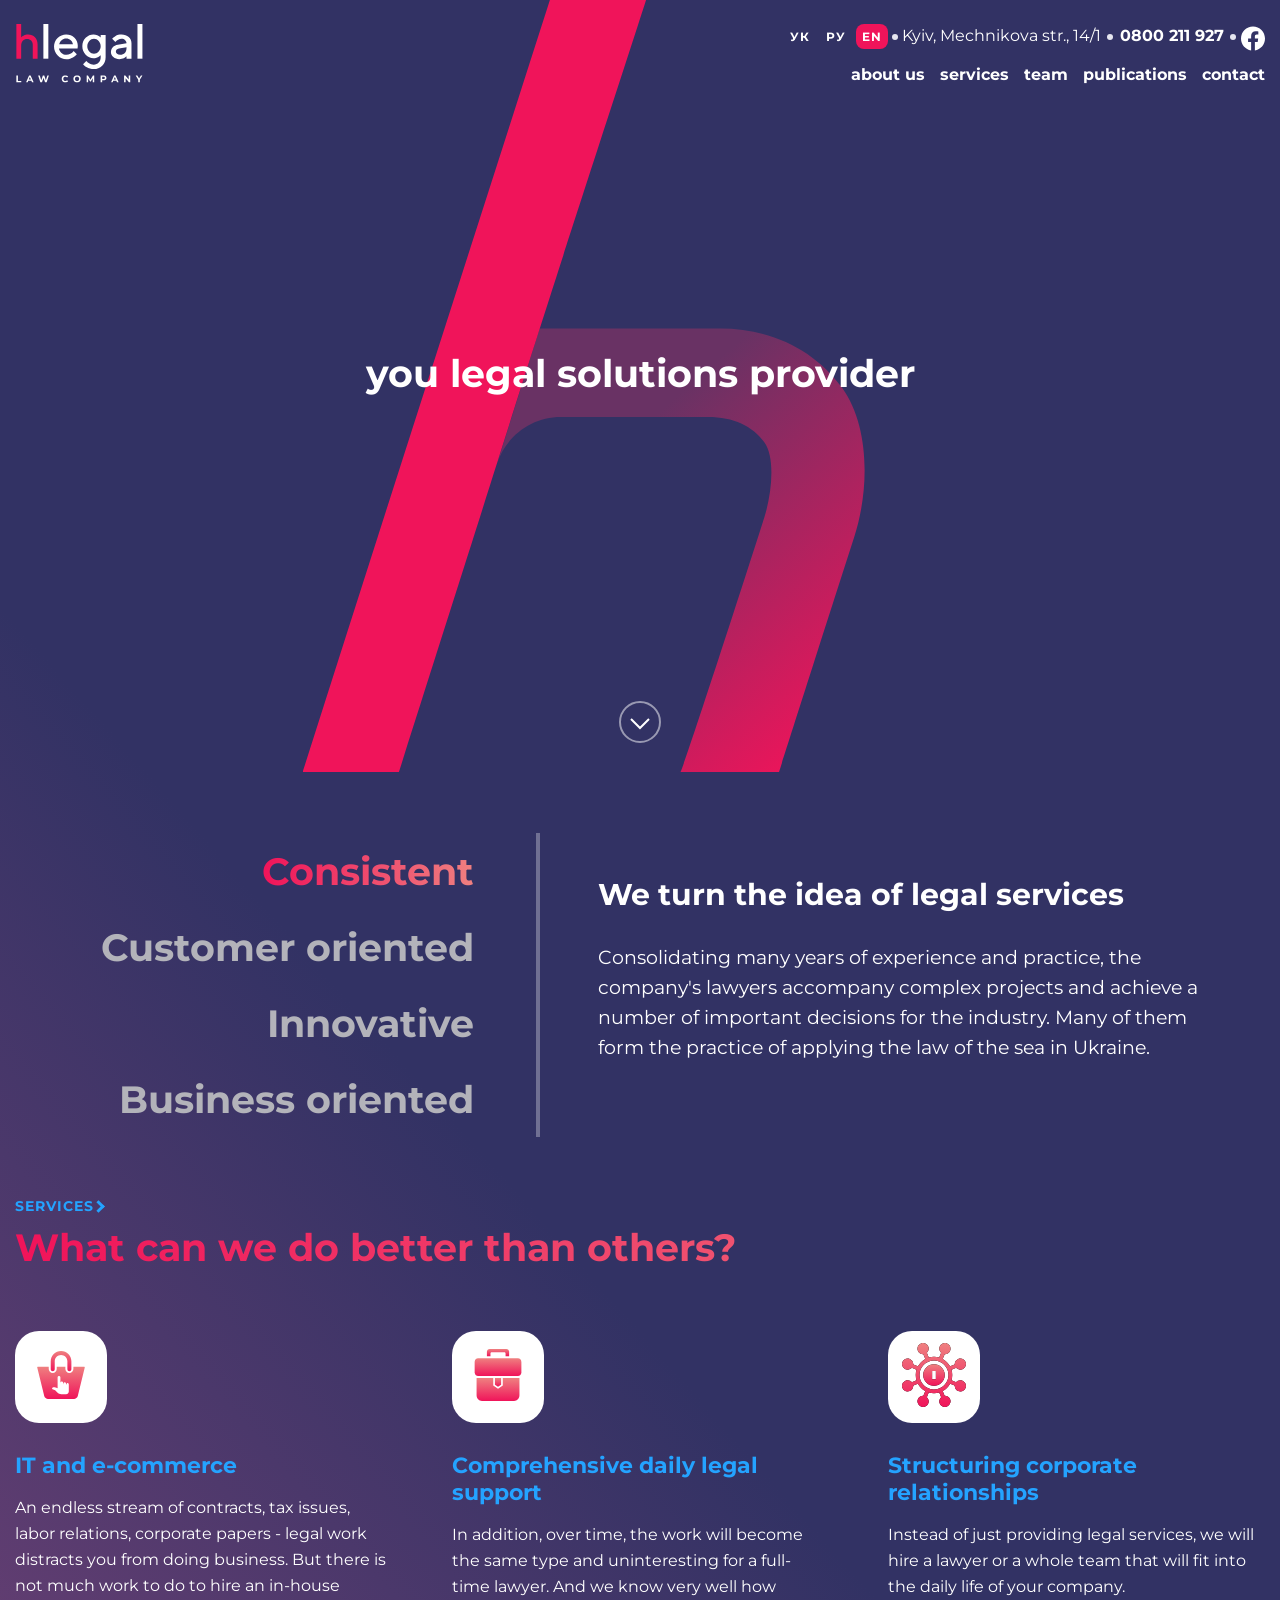
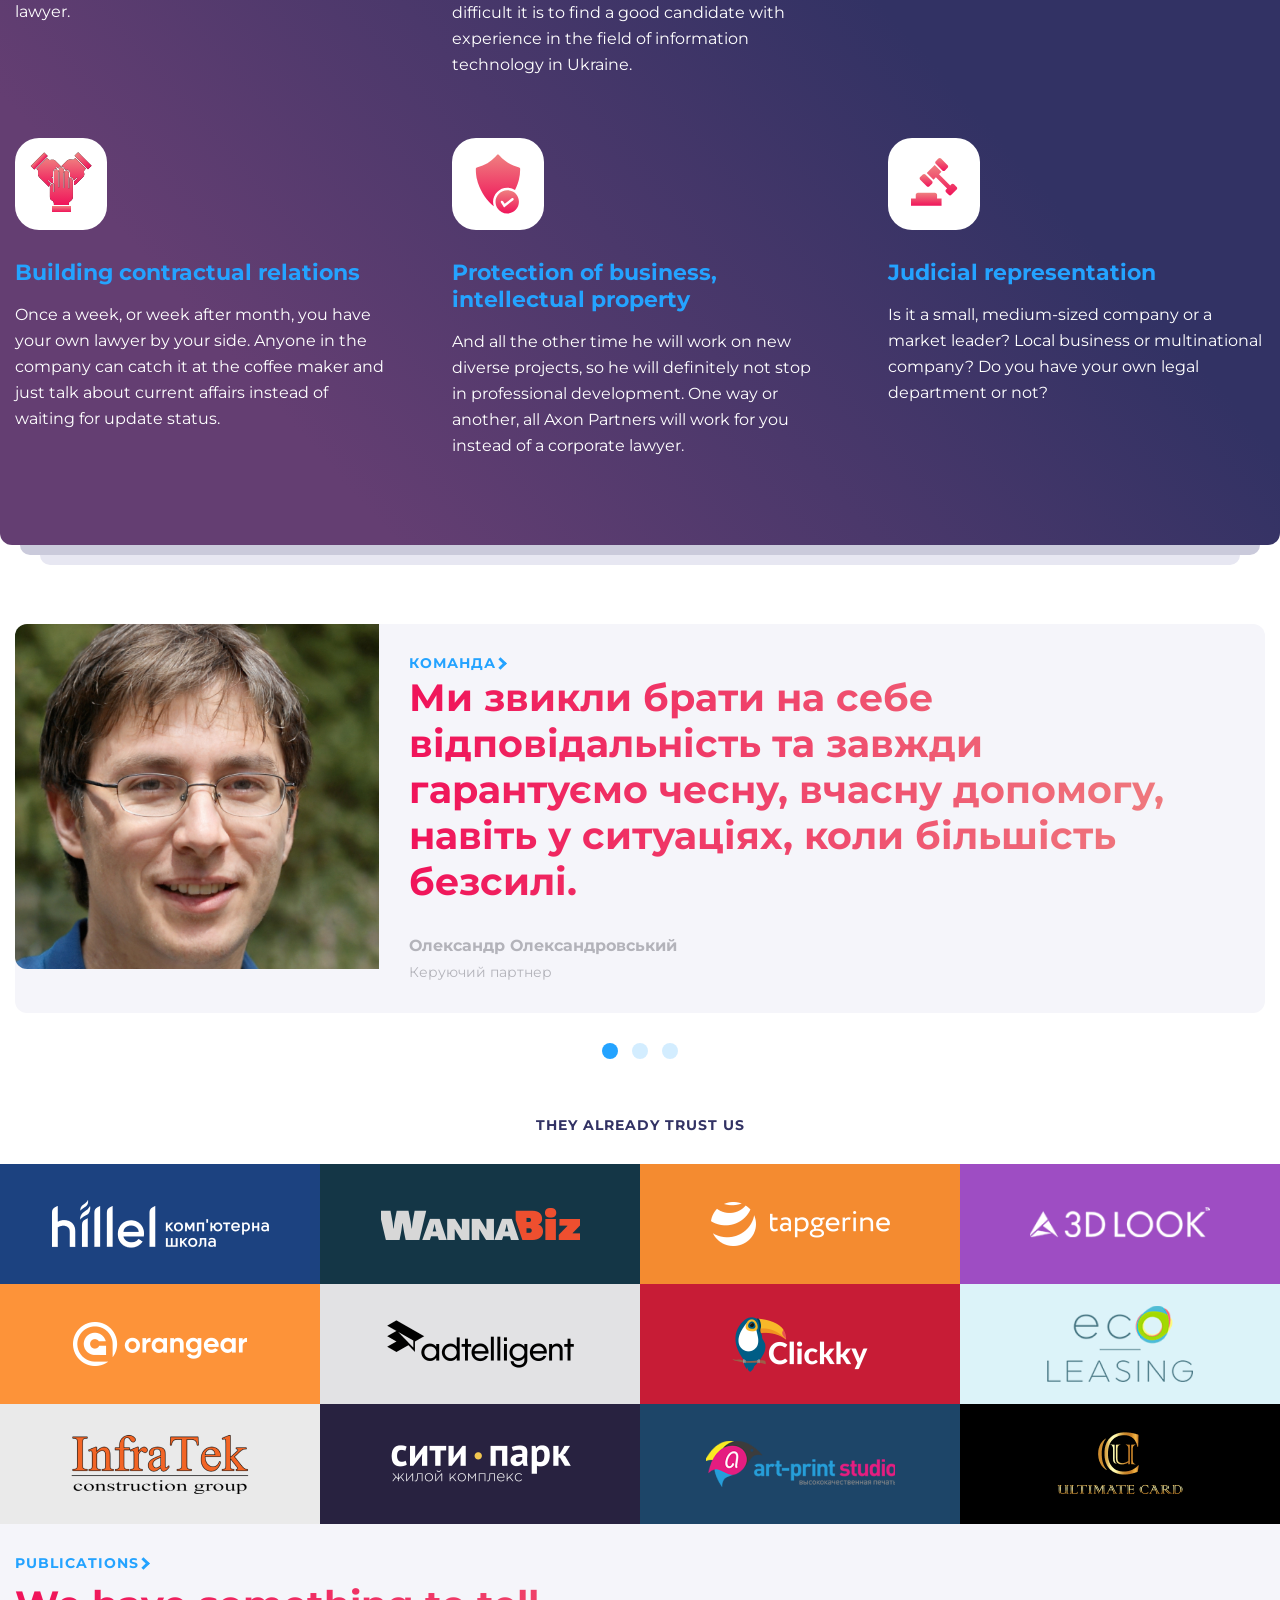
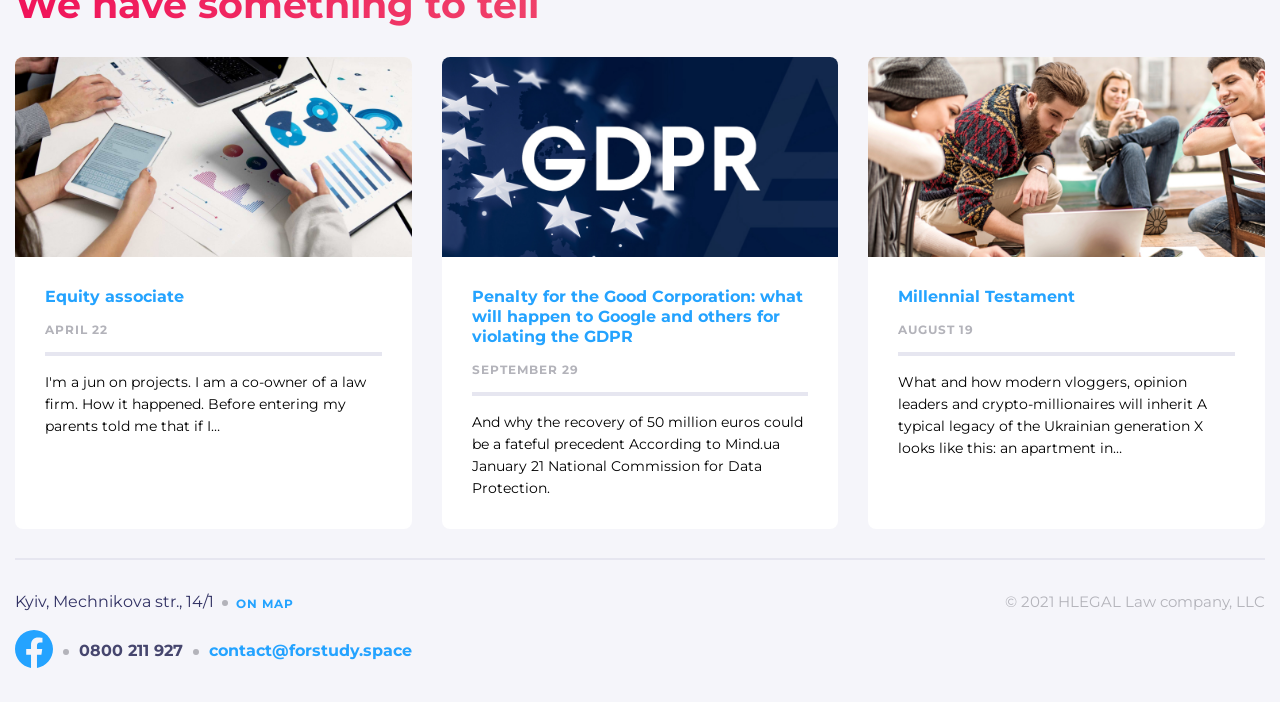
==== commit b3fa4c22: "added second page" ====
--- a/app/index.html
+++ b/app/index.html
@@ -19,7 +19,7 @@
                     <div class="header__language">
                         <a href="#" class="header__language-switch">ук</a>
                         <a href="#" class="header__language-switch">ру</a>
-                        <a href="#" class="header__language-switch">en</a>
+                        <a href="#" class="header__language-switch header__language-switch--active">en</a>
                     </div>
                     <div class="header__address">Kyiv, Mechnikova str., 14/1</div>
                     <a href="tel:+0800211927" class="header__phone">0800 211 927</a>
--- a/app/css/style.css
+++ b/app/css/style.css
@@ -215,6 +215,12 @@
   background-size: auto 100%;
 }
 
+.team-bg {
+  background-image: url(../img/about-bg.jpg);
+  background-repeat: no-repeat;
+  background-position: center;
+}
+
 input, textarea, select, button {
   font: inherit;
 }
@@ -246,7 +252,7 @@
   position: relative;
 }
 
-.header__address, .header__facebook {
+.header__address, .header__address-grey, .header__facebook {
   display: none;
 }
 
@@ -311,6 +317,40 @@
   border-radius: 8px;
 }
 
+.header__language-switch--active {
+  background-color: #F0145A;
+  border-radius: 8px;
+}
+
+.header__language-switch-grey {
+  font-weight: 700;
+  font-size: 12px;
+  line-height: 15px;
+  text-align: center;
+  letter-spacing: 1px;
+  color: #b3b3ba;
+  text-transform: uppercase;
+  text-decoration: none;
+  padding: 5px 5px;
+}
+
+.header__language-switch-grey:focus {
+  background-color: #F0145A;
+  border-radius: 8px;
+  color: #FFFFFF;
+}
+
+.header__language-switch-grey:hover {
+  background: grey;
+  border-radius: 8px;
+}
+
+.header__language-switch-grey--active {
+  background-color: #F0145A;
+  border-radius: 8px;
+  color: #FFFFFF;
+}
+
 .header__extra {
   display: none;
 }
@@ -326,6 +366,20 @@
 }
 
 .header__phone:hover {
+  color: #F0145A;
+}
+
+.header__phone-grey {
+  font-weight: 700;
+  font-size: 16px;
+  line-height: 20px;
+  text-align: right;
+  color: #B3B3BA;
+  text-decoration: none;
+  z-index: 1;
+}
+
+.header__phone-grey:hover {
   color: #F0145A;
 }
 
@@ -366,6 +420,21 @@
   vertical-align: middle;
 }
 
+.header__menu-btn-grey {
+  background: none;
+  border: none;
+  cursor: pointer;
+}
+
+.header__menu-btn-grey:hover {
+  background: #E6E6F0;
+  border-radius: 8px;
+}
+
+.header__menu-btn-grey svg {
+  vertical-align: middle;
+}
+
 .header__menu-name {
   color: #24A3FF;
 }
@@ -376,7 +445,7 @@
     grid-template-rows: -webkit-min-content -webkit-min-content -webkit-min-content;
     grid-template-rows: min-content min-content min-content;
   }
-  .header__address, .header__facebook, .header__menu-list {
+  .header__address, .header__address-grey, .header__facebook, .header__menu-list {
     display: block;
   }
   .header__facebook:hover svg path {
@@ -390,6 +459,22 @@
     color: #FFFFFF;
   }
   .header__address::after {
+    content: "";
+    display: inline-block;
+    background: #E6E6F0;
+    border-radius: 50%;
+    height: 6px;
+    width: 6px;
+    vertical-align: middle;
+    margin: 0 6px 0;
+  }
+  .header__address-grey {
+    font-size: 16px;
+    line-height: 20px;
+    text-align: right;
+    color: #B3B3BA;
+  }
+  .header__address-grey::after {
     content: "";
     display: inline-block;
     background: #E6E6F0;
@@ -491,7 +576,7 @@
     display: flex;
     padding: 20px 0 18px;
   }
-  .header__menu-btn {
+  .header__menu-btn, .header__menu-btn-grey {
     display: none;
   }
   .header__logo {
@@ -507,6 +592,19 @@
     padding-bottom: 3px;
   }
   .header__menu-name:active {
+    color: #F0145A;
+    border-bottom: 2px solid #F0145A;
+    padding-bottom: 3px;
+  }
+  .header__menu-name-blue {
+    margin-right: 16px;
+    color: #24A3FF;
+  }
+  .header__menu-name-blue:hover {
+    border-bottom: 2px solid #24A3FF;
+    padding-bottom: 3px;
+  }
+  .header__menu-name-blue:active {
     color: #F0145A;
     border-bottom: 2px solid #F0145A;
     padding-bottom: 3px;
@@ -541,7 +639,7 @@
     margin: 0 5px 0 6px;
   }
   .header__language::after {
-    margin: 0 2px 0 0;
+    margin: 0 4px 0 0;
   }
   .header__address::after {
     margin: 0 7px 0 6px;
@@ -1550,7 +1648,7 @@
   background: #FFFFFF;
 }
 
-.bg-greyish .bg-grey {
+.bg-on-white {
   position: absolute;
   font-size: 0;
   width: 100%;
@@ -1562,9 +1660,46 @@
 }
 
 @media screen and (min-width: 768px) {
-  .bg-greyish .bg-grey {
+  .bg-on-white {
     display: none;
   }
 }
 
+.pros__text-about {
+  font-weight: 400;
+  font-size: 19px;
+  line-height: 30px;
+  color: #000000;
+}
+
+.pros__graph-number {
+  font-weight: 700;
+  font-size: 36px;
+  line-height: 44px;
+  text-align: center;
+  background: linear-gradient(90.13deg, #F0145A 0.84%, #EF8080 99.96%);
+  -webkit-background-clip: text;
+  -webkit-text-fill-color: transparent;
+  background-clip: text;
+  text-fill-color: transparent;
+}
+
+.pros__graph-info {
+  font-size: 16px;
+  line-height: 20px;
+  color: #323264;
+}
+
+.team {
+  font-weight: 700;
+  font-size: 36px;
+  line-height: 44px;
+  text-align: center;
+  letter-spacing: 13px;
+  text-transform: uppercase;
+  color: #FFFFFF;
+  display: block;
+  height: 114px;
+}
+
 /*# sourceMappingURL=style.css.map */
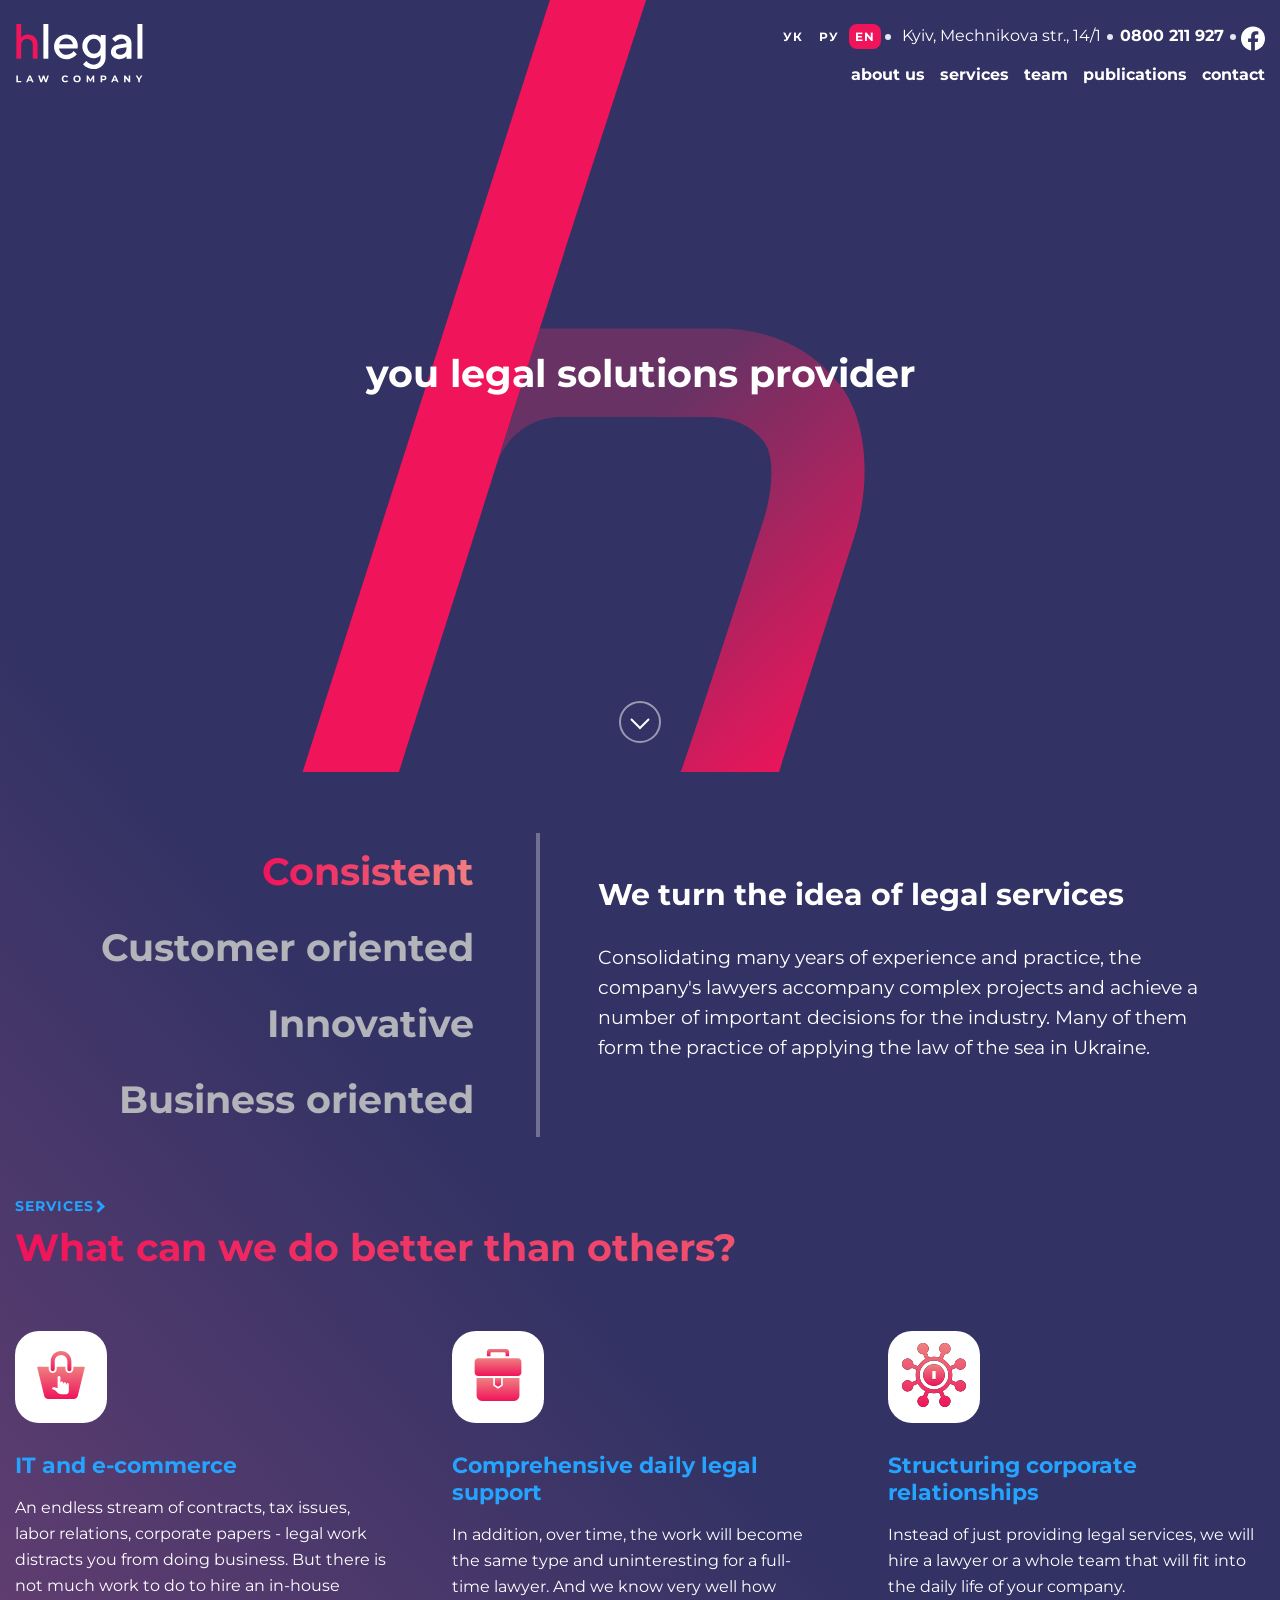
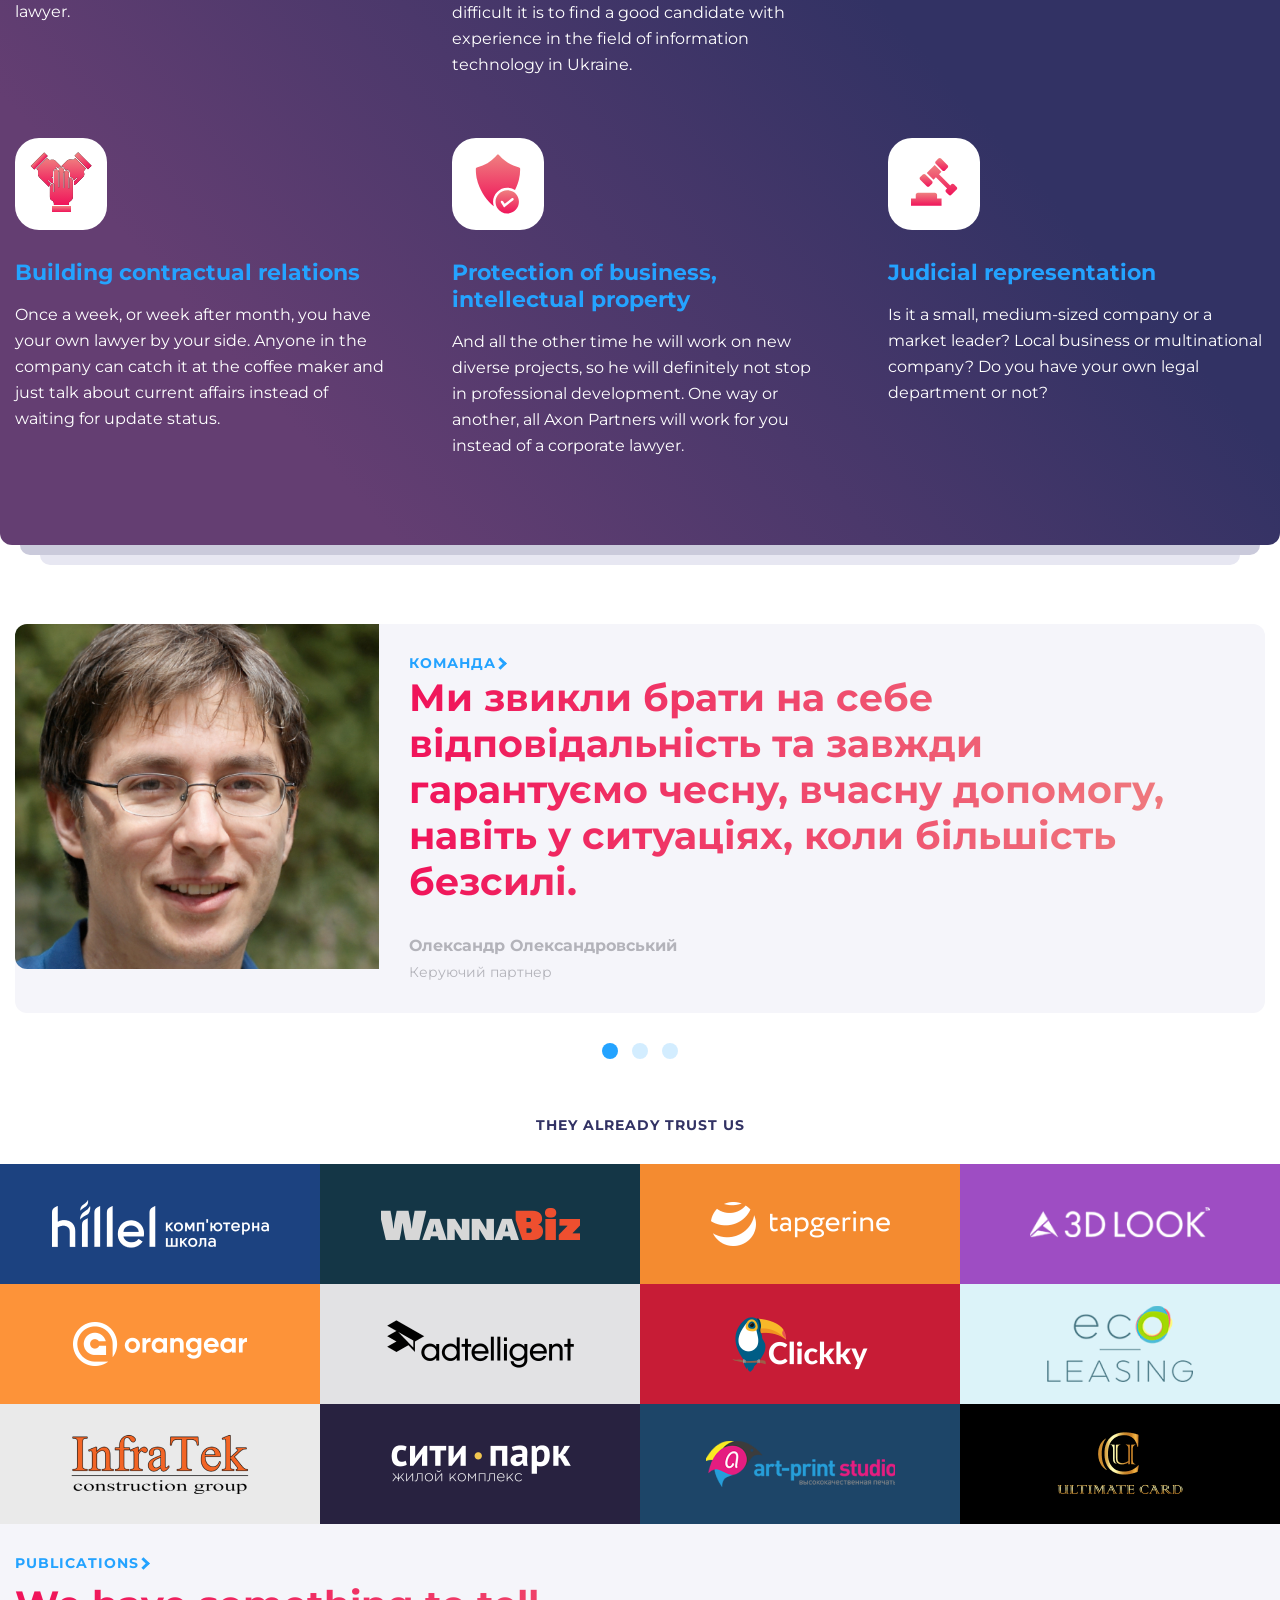
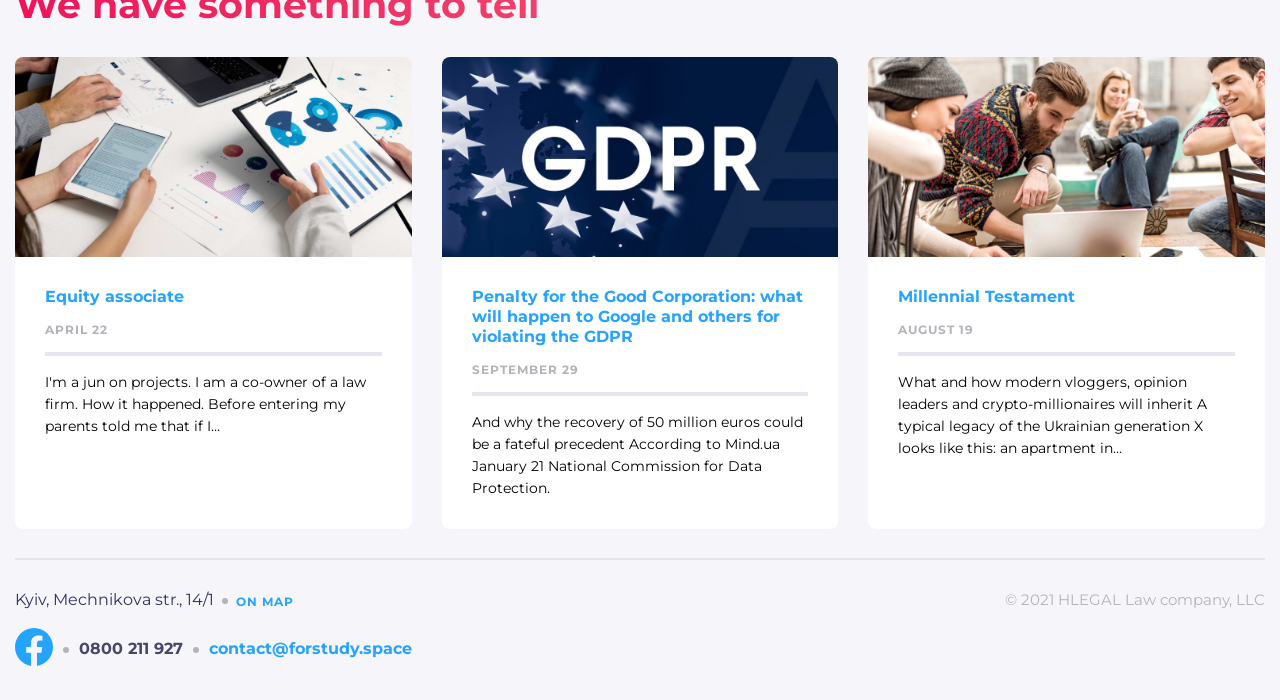
==== commit 86f011f8: "all page about + pixel perfect" ====
--- a/app/index.html
+++ b/app/index.html
@@ -50,10 +50,9 @@
                             <path d="M55.0121 31.2263H53.3011L52.9747 32.016H52.1008L53.7433 28.3308H54.5857L56.2335 32.016H55.3385L55.0121 31.2263ZM54.7436 30.5788L54.1592 29.1678L53.5749 30.5788H54.7436Z" fill="white"/>
                             <path d="M62.6281 28.3308V32.016H61.9279L60.0906 29.7785V32.016H59.2482V28.3308H59.9537L61.7858 30.5682V28.3308H62.6281Z" fill="white"/>
                             <path d="M67.9013 30.7104V32.016H67.0485V30.6999L65.6217 28.3308H66.5273L67.5117 29.9681L68.4963 28.3308H69.3333L67.9013 30.7104Z" fill="white"/>
-                            </svg>
+                        </svg>
                                                 
                     </a>
-                    <div class="header__extra">extra</div>
                 </div>
 
                 
--- a/app/css/style.css
+++ b/app/css/style.css
@@ -180,6 +180,10 @@
   padding: 0 15px;
 }
 
+.container--xxl {
+  padding: 0 30px;
+}
+
 .visually-hidden {
   position: absolute;
   white-space: nowrap;
@@ -219,6 +223,7 @@
   background-image: url(../img/about-bg.jpg);
   background-repeat: no-repeat;
   background-position: center;
+  background-size: 100% auto;
 }
 
 input, textarea, select, button {
@@ -232,6 +237,9 @@
   .container-header {
     padding: 0 60px;
   }
+  .container--xxl {
+    padding: 0 60px;
+  }
 }
 
 @media screen and (min-width: 1201px) {
@@ -240,6 +248,9 @@
   }
   .container-header {
     padding: 0 15px;
+  }
+  .container--xxl {
+    padding: 0 180px;
   }
 }
 
@@ -352,7 +363,10 @@
 }
 
 .header__extra {
-  display: none;
+  font-size: 20px;
+  line-height: 24px;
+  color: #323264;
+  margin: 5px 0 0 4px;
 }
 
 .header__phone {
@@ -439,6 +453,11 @@
   color: #24A3FF;
 }
 
+.header__logo-grey {
+  width: 70px;
+  height: 32px;
+}
+
 @media screen and (min-width: 768px) {
   .header {
     grid-template-columns: 1fr;
@@ -447,6 +466,10 @@
   }
   .header__address, .header__address-grey, .header__facebook, .header__menu-list {
     display: block;
+  }
+  .header__logo-grey {
+    width: 130px;
+    height: 60px;
   }
   .header__facebook:hover svg path {
     fill: #F0145A;
@@ -482,7 +505,7 @@
     height: 6px;
     width: 6px;
     vertical-align: middle;
-    margin: 0 6px 0;
+    margin: 0 7px 0;
   }
   .header__main-menu {
     position: relative;
@@ -542,8 +565,13 @@
     background: rgba(255, 255, 255, 0.2);
     border-radius: 8px;
   }
+  .header__language-switch-grey {
+    margin-left: 1px;
+  }
   .header__extra {
-    display: none;
+    font-size: 36px;
+    line-height: 44px;
+    color: #323264;
   }
   .header__phone {
     font-weight: 700;
@@ -563,6 +591,24 @@
     vertical-align: middle;
     margin: 0 6px 0;
   }
+  .header__phone-grey {
+    font-weight: 700;
+    font-size: 16px;
+    line-height: 20px;
+    text-align: right;
+    color: #B3B3BA;
+    text-decoration: none;
+  }
+  .header__phone-grey::after {
+    content: "";
+    display: inline-block;
+    background: #E6E6F0;
+    border-radius: 50%;
+    height: 6px;
+    width: 6px;
+    vertical-align: middle;
+    margin: 0 6px 0;
+  }
   .header__line {
     -webkit-box-pack: start;
         -ms-flex-pack: start;
@@ -613,8 +659,8 @@
 
 @media screen and (min-width: 992px) {
   .header {
-    grid-template-columns: -webkit-min-content 1fr;
-    grid-template-columns: min-content 1fr;
+    grid-template-columns: -webkit-max-content 1fr;
+    grid-template-columns: max-content 1fr;
     grid-template-rows: -webkit-min-content -webkit-min-content;
     grid-template-rows: min-content min-content;
   }
@@ -639,13 +685,20 @@
     margin: 0 5px 0 6px;
   }
   .header__language::after {
-    margin: 0 4px 0 0;
+    margin: 0 11px 0 0;
   }
   .header__address::after {
     margin: 0 7px 0 6px;
   }
+  .header__address-grey::after {
+    margin: 0 4px 0;
+  }
   .header__menu-name {
     margin: 0 0 0 15px;
+  }
+  .header__menu-name-blue {
+    margin-left: 15px;
+    margin-right: 0;
   }
   .header__menu-list li {
     padding: 0;
@@ -1277,7 +1330,6 @@
 
 .publications {
   padding: 29px 0;
-  border-bottom: 2px solid #E6E6F0;
 }
 
 .publications__name {
@@ -1392,10 +1444,6 @@
   .publications__item {
     width: 100%;
   }
-}
-
-.footer {
-  margin-top: 32px;
 }
 
 .footer__contact {
@@ -1495,6 +1543,11 @@
   color: #B3B3BA;
 }
 
+.footer__credits {
+  border-top: 2px solid #E6E6F0;
+  padding-top: 30px;
+}
+
 @media screen and (min-width: 768px) {
   .footer {
     padding-bottom: 30px;
@@ -1505,6 +1558,16 @@
     grid-template-columns: max-content max-content;
     grid-template-rows: -webkit-max-content -webkit-max-content;
     grid-template-rows: max-content max-content;
+  }
+  .footer__credits-grey {
+    display: -webkit-box;
+    display: -ms-flexbox;
+    display: flex;
+    -webkit-box-orient: vertical;
+    -webkit-box-direction: normal;
+        -ms-flex-direction: column;
+            flex-direction: column;
+    padding-left: 125px;
   }
   .footer__address::after {
     content: "";
@@ -1579,6 +1642,12 @@
   .footer__corp {
     font-size: 15px;
   }
+  .footer__corp-grey {
+    text-align: start;
+    font-size: 16px;
+    padding-left: 60px;
+    margin-top: 26px;
+  }
 }
 
 @media screen and (min-width: 992px) {
@@ -1586,6 +1655,20 @@
     -webkit-box-pack: justify;
         -ms-flex-pack: justify;
             justify-content: space-between;
+  }
+  .footer__credits-grey {
+    display: grid;
+    grid-template-columns: -webkit-max-content -webkit-max-content;
+    grid-template-columns: max-content max-content;
+    grid-template-rows: -webkit-max-content -webkit-max-content;
+    grid-template-rows: max-content max-content;
+    -webkit-box-pack: justify;
+        -ms-flex-pack: justify;
+            justify-content: space-between;
+    padding-left: 0;
+  }
+  .footer__corp-grey {
+    margin-top: 0px;
   }
   .footer__contact-location {
     padding-bottom: 8px;
@@ -1665,11 +1748,44 @@
   }
 }
 
+.pros__text {
+  padding-top: 9px;
+}
+
+.pros__pic {
+  padding-right: 13px;
+  padding-left: 3px;
+}
+
 .pros__text-about {
   font-weight: 400;
   font-size: 19px;
   line-height: 30px;
   color: #000000;
+  margin-top: 20px;
+}
+
+.pros__graph {
+  border-left: 4px solid #E6E6F0;
+  padding-left: 30px;
+  margin-bottom: 29px;
+}
+
+.pros__graph-space {
+  margin: 29px 0 39px 0;
+}
+
+.pros__graph-title {
+  display: -webkit-box;
+  display: -ms-flexbox;
+  display: flex;
+  -webkit-box-pack: start;
+      -ms-flex-pack: start;
+          justify-content: flex-start;
+  -webkit-box-align: baseline;
+      -ms-flex-align: baseline;
+          align-items: baseline;
+  padding-bottom: 11px;
 }
 
 .pros__graph-number {
@@ -1690,6 +1806,65 @@
   color: #323264;
 }
 
+.pros__graph-one::before {
+  content: url(.../img/one-flag.svg);
+}
+
+@media screen and (min-width: 768px) {
+  .pros__text {
+    padding-top: 8px;
+  }
+  .pros__graph {
+    margin-bottom: 58px;
+  }
+}
+
+@media screen and (min-width: 992px) {
+  .pros {
+    margin-bottom: 58px;
+    display: -webkit-box;
+    display: -ms-flexbox;
+    display: flex;
+  }
+  .pros__info {
+    max-width: 57%;
+  }
+  .pros__text {
+    max-width: 90%;
+  }
+  .pros__text-0 {
+    margin-top: 0;
+  }
+  .pros__graph-space {
+    margin: 0px 0 38px 0;
+  }
+  .pros__pic {
+    padding-right: 11px;
+    padding-left: 2px;
+  }
+  .pros__graph {
+    margin-bottom: 150px;
+    max-width: 43%;
+  }
+}
+
+@media screen and (min-width: 1201px) {
+  .pros {
+    margin-bottom: 0px;
+  }
+  .pros__info {
+    max-width: 64%;
+  }
+  .pros__text {
+    max-width: 100%;
+  }
+  .pros__graph {
+    margin-bottom: 118px;
+    max-width: 36%;
+    padding-left: 33px;
+  }
+}
+
 .team {
   font-weight: 700;
   font-size: 36px;
@@ -1700,6 +1875,194 @@
   color: #FFFFFF;
   display: block;
   height: 114px;
+  padding: 35px 114px;
+}
+
+.team__about {
+  margin-top: 31px;
+}
+
+.team__about-info {
+  margin-bottom: 30px;
+}
+
+.team__about-title {
+  padding-bottom: 60px;
+}
+
+@media screen and (min-width: 768px) {
+  .team {
+    height: 234px;
+    padding: 89px 220px;
+    font-size: 46px;
+    line-height: 56px;
+    letter-spacing: 63px;
+  }
+  .team__about {
+    margin-top: 60px;
+  }
+  .team__about-title {
+    padding-bottom: 60px;
+  }
+}
+
+@media screen and (min-width: 992px) {
+  .team {
+    font-weight: 700;
+    font-size: 86px;
+    line-height: 105px;
+    height: 311px;
+    padding: 103px 289px;
+  }
+  .team__about {
+    display: -webkit-box;
+    display: -ms-flexbox;
+    display: flex;
+    padding-bottom: 31px;
+  }
+  .team__about-info {
+    max-width: 60%;
+    padding-right: 50px;
+  }
+  .team__about-title {
+    max-width: 40%;
+  }
+}
+
+@media screen and (min-width: 1201px) {
+  .team {
+    font-size: 96px;
+    line-height: 117px;
+    height: 438px;
+    padding: 163px 481px 158px;
+  }
+  .team__about {
+    display: -webkit-box;
+    display: -ms-flexbox;
+    display: flex;
+    padding-bottom: 31px;
+  }
+  .team__about-info {
+    max-width: 65%;
+    padding-right: 0;
+  }
+  .team__about-title {
+    max-width: 35%;
+    padding-left: 16px;
+  }
+}
+
+.main-about {
+  margin-top: 36px;
+}
+
+@media screen and (min-width: 768px) {
+  .main-about {
+    margin-top: 60px;
+  }
+}
+
+@media screen and (min-width: 992px) {
+  .main-about {
+    margin-top: 56px;
+  }
+}
+
+.slider-two {
+  padding-bottom: 16px;
+}
+
+.slider-two__wrapper {
+  background: #FFFFFF;
+  border-radius: 12px;
+  display: -webkit-box;
+  display: -ms-flexbox;
+  display: flex;
+  -webkit-box-pack: center;
+      -ms-flex-pack: center;
+          justify-content: center;
+  -webkit-box-align: center;
+      -ms-flex-align: center;
+          align-items: center;
+  margin-bottom: 1px;
+  min-height: 90px;
+  min-width: 255px;
+  margin-left: -10px;
+}
+
+.slider-two__page {
+  margin: 0 40px;
+}
+
+.slider-two__pic {
+  padding: 25px 0;
+}
+
+.slider-two__text {
+  text-align: center;
+  padding: 30px 0;
+  font-weight: 700;
+  font-size: 14px;
+  line-height: 17px;
+  letter-spacing: 1px;
+  text-transform: uppercase;
+  color: #323264;
+}
+
+@media screen and (min-width: 768px) {
+  .slider-two__wrapper {
+    min-width: 132px;
+    min-height: 90px;
+    -webkit-box-pack: space-evenly;
+        -ms-flex-pack: space-evenly;
+            justify-content: space-evenly;
+  }
+  .slider-two__pic {
+    width: 100%;
+    padding: 25px 10px;
+  }
+  .slider-two__pic-first {
+    padding: 25px 40px;
+  }
+  .slider-two__page {
+    margin-bottom: 20px;
+  }
+}
+
+@media screen and (min-width: 992px) {
+  .slider-two__wrapper {
+    min-width: 196px;
+    height: 110px;
+  }
+  .slider-two__pic {
+    width: auto;
+  }
+}
+
+@media screen and (min-width: 1201px) {
+  .slider-two__wrapper {
+    min-width: 300px;
+  }
+}
+
+.slash {
+  width: 12px;
+  height: 26px;
+  margin-top: 5px;
+  margin-left: 3px;
+}
+
+@media screen and (min-width: 768px) {
+  .slash {
+    width: 21px;
+    height: 47px;
+  }
+}
+
+@media screen and (min-width: 992px) {
+  .slash {
+    margin-left: 4px;
+  }
 }
 
 /*# sourceMappingURL=style.css.map */
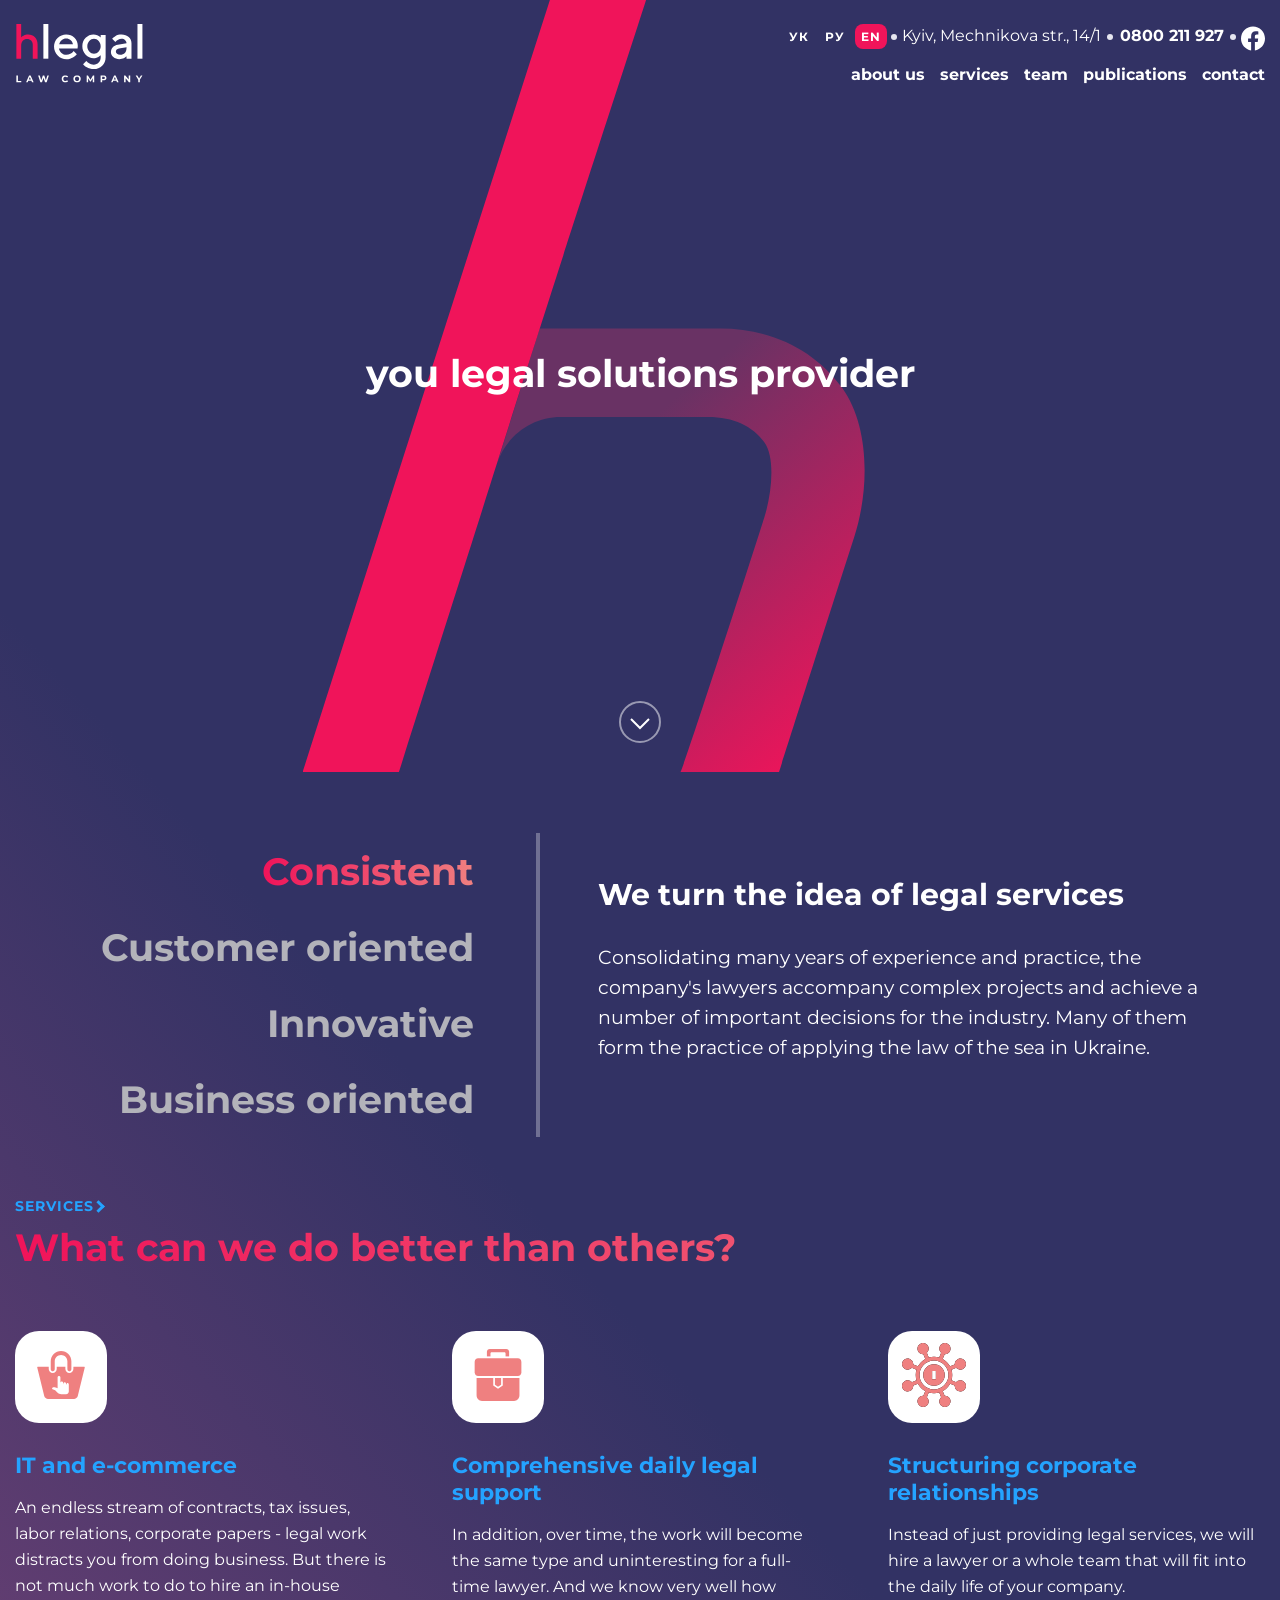
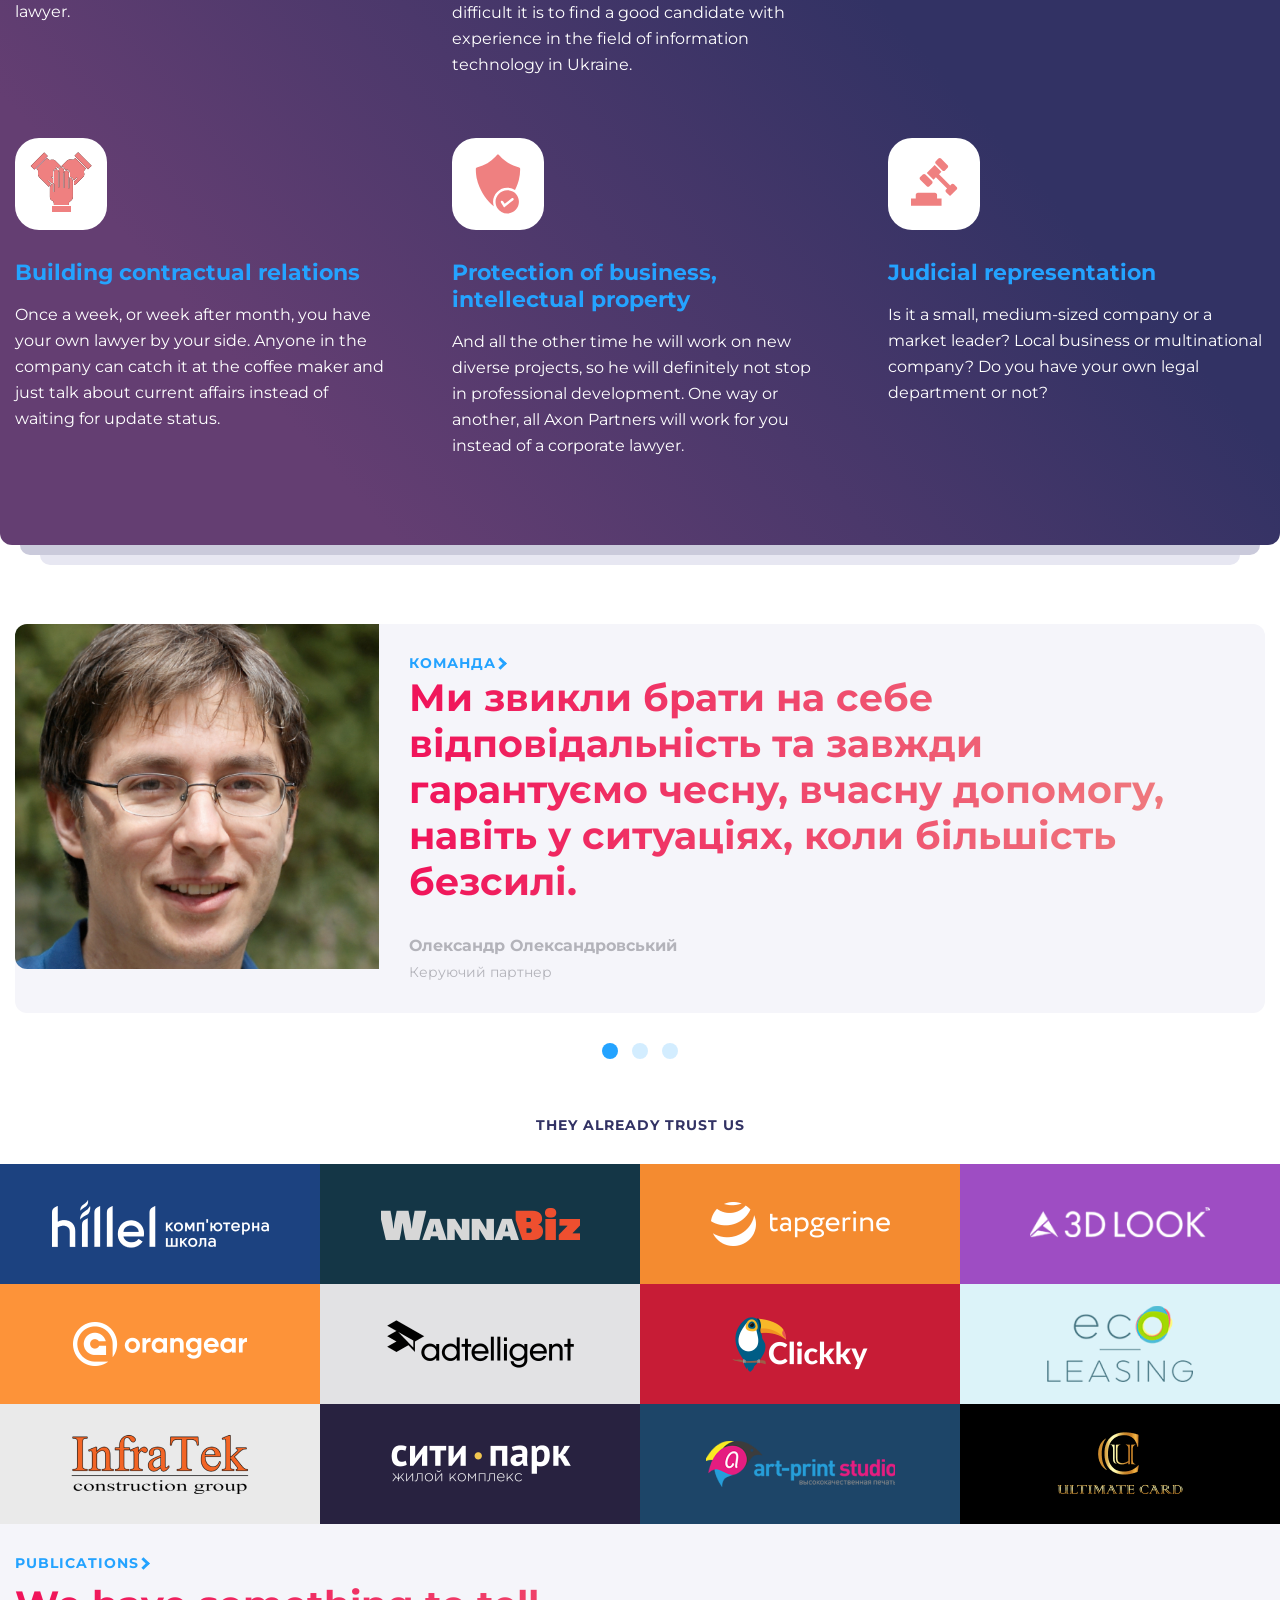
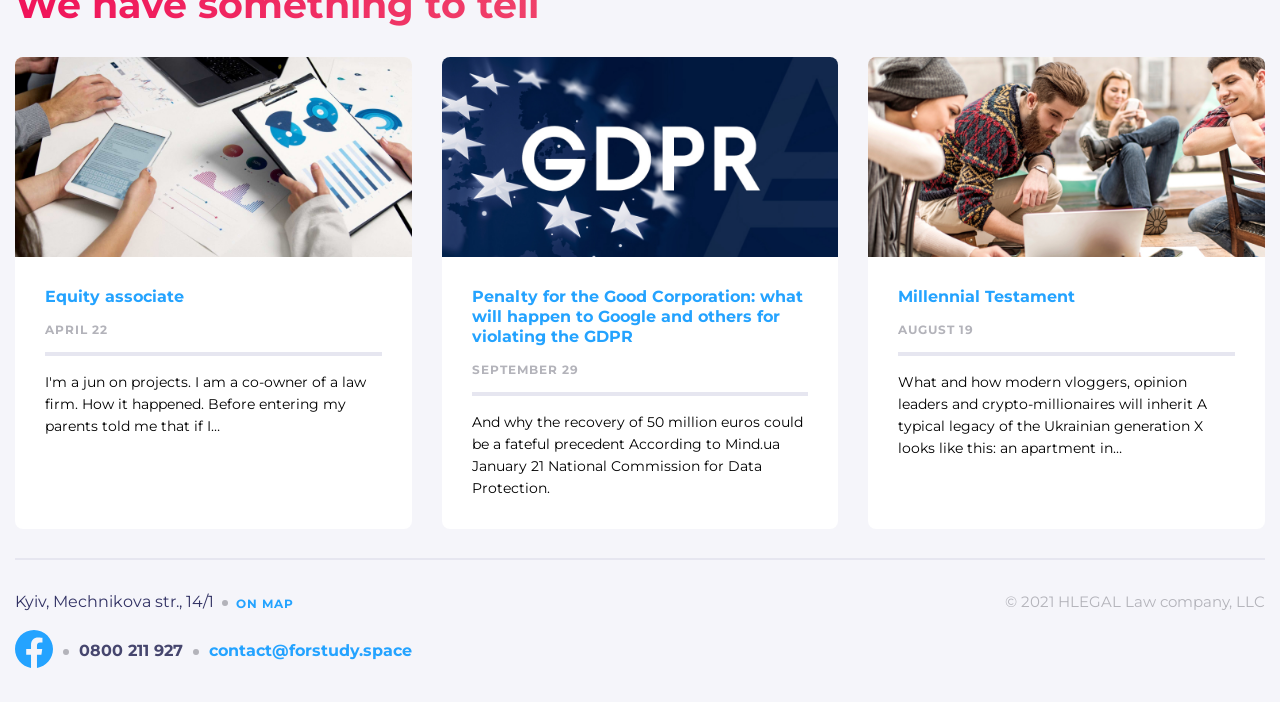
==== commit a41560a0: "fixed mistakes" ====
--- a/app/index.html
+++ b/app/index.html
@@ -12,10 +12,10 @@
 <body class="body">
     <div class="bg--gradient">
 
-        <div class="bg-letter">
+        <div class="bg--letter">
             <header class="header container-header">
                 <div class="header__line">
-                    <div class="bg-grey">1</div>
+                    <div class="back-line">1</div>
                     <div class="header__language">
                         <a href="#" class="header__language-switch">ук</a>
                         <a href="#" class="header__language-switch">ру</a>
@@ -26,13 +26,12 @@
                     <a href="#" class="header__facebook">
                         <svg width="24" height="25" viewBox="0 0 24 25" fill="none" xmlns="http://www.w3.org/2000/svg">
                             <path d="M24 12.5733C24 5.90541 18.6274 0.5 12 0.5C5.37258 0.5 0 5.90541 0 12.5733C0 18.5995 4.38823 23.5943 10.125 24.5V16.0633H7.07813V12.5733H10.125V9.91343C10.125 6.88755 11.9165 5.21615 14.6576 5.21615C15.9705 5.21615 17.3438 5.45195 17.3438 5.45195V8.42313H15.8306C14.3399 8.42313 13.875 9.35379 13.875 10.3086V12.5733H17.2031L16.6711 16.0633H13.875V24.5C19.6118 23.5943 24 18.5995 24 12.5733Z" fill="white"/>
-                            </svg>
+                        </svg>
                     </a>
                 </div>
-
                 
                 <div class="header__logo-box">
-                    <a href="#">
+                    <a href="index.html">
                         <svg  class="header__logo" width="70" height="33" viewBox="0 0 70 33" fill="none" xmlns="http://www.w3.org/2000/svg">
                             <path d="M2.64358 0H0V19.0926H2.64358V12.0094C2.64358 10.8111 2.94163 9.86583 3.53774 9.20012C4.13384 8.53441 4.95024 8.18824 5.96102 8.18824C6.82926 8.18824 7.55495 8.50778 8.13809 9.12024C8.72123 9.74601 9.01929 10.5315 9.01929 11.4769V19.1059H11.6758V11.4769C11.6758 9.71938 11.1964 8.3347 10.2374 7.29619C9.27846 6.25768 8.02146 5.73843 6.49233 5.73843C6.05173 5.73843 5.61114 5.79168 5.1835 5.91151C4.7429 6.03134 4.39301 6.16448 4.10792 6.31094C3.82283 6.45739 3.5507 6.61717 3.30448 6.80356C3.05826 6.98996 2.8898 7.12311 2.81205 7.20299C2.7343 7.28288 2.6695 7.33613 2.64358 7.37608V0Z" fill="#F0145A"/>
                             <path d="M17.5856 0H14.8604V19.0767H17.5856V0Z" fill="white"/>
@@ -50,396 +49,396 @@
                             <path d="M55.0121 31.2263H53.3011L52.9747 32.016H52.1008L53.7433 28.3308H54.5857L56.2335 32.016H55.3385L55.0121 31.2263ZM54.7436 30.5788L54.1592 29.1678L53.5749 30.5788H54.7436Z" fill="white"/>
                             <path d="M62.6281 28.3308V32.016H61.9279L60.0906 29.7785V32.016H59.2482V28.3308H59.9537L61.7858 30.5682V28.3308H62.6281Z" fill="white"/>
                             <path d="M67.9013 30.7104V32.016H67.0485V30.6999L65.6217 28.3308H66.5273L67.5117 29.9681L68.4963 28.3308H69.3333L67.9013 30.7104Z" fill="white"/>
-                        </svg>
-                                                
+                        </svg>                           
                     </a>
                 </div>
 
-                
                 <nav class="header__main-menu">
                     <button type="button" class="header__menu-btn">
                         <svg width="32" height="32" viewBox="0 0 32 33" fill="none" xmlns="http://www.w3.org/2000/svg">
                             <path d="M7 10.5H25" stroke="white" stroke-width="2"/>
                             <path d="M7 16.5H25" stroke="white" stroke-width="2"/>
                             <path d="M7 22.5H25" stroke="white" stroke-width="2"/>
-                            </svg>                 
+                        </svg>                 
                     </button>
                     <ul class="header__menu-list">
-                        <li><a href="#" class="header__menu-name">about us</a></li>
+                        <li><a href="second.html" class="header__menu-name">about us</a></li>
                         <li><a href="#" class="header__menu-name">services</a></li>
                         <li><a href="#" class="header__menu-name">team</a></li>
                         <li><a href="#" class="header__menu-name">publications</a></li>
                         <li><a href="#" class="header__menu-name">contact</a></li>
                     </ul>
                 </nav>
-
             </header>
 
-            <main class="container">
-                <section class="main-header">
-                    <h1 class="headline">you legal solutions provider</h1>
-                    <a href="#services" class="anchor">
-                        <svg  width="42" height="42" viewBox="0 0 42 42" fill="none" xmlns="http://www.w3.org/2000/svg">
-                            <circle opacity="0.5" cx="21" cy="21" r="20" stroke="white" stroke-width="2"/>
-                            <path d="M12 18L21 27L30 18" stroke="white" stroke-width="2"/>
-                            </svg>                                   
-                    </a>
-                </section>
+            <section class="main-header container">
+                <h1 class="headline">you legal solutions provider</h1>
+                <a href="#services" class="anchor">
+                    <svg  width="42" height="42" viewBox="0 0 42 42" fill="none" xmlns="http://www.w3.org/2000/svg">
+                        <circle opacity="0.5" cx="21" cy="21" r="20" stroke="white" stroke-width="2"/>
+                        <path d="M12 18L21 27L30 18" stroke="white" stroke-width="2"/>
+                    </svg>                                   
+                </a>
+            </section>
+
         </div>    
+
+       
         <div class="container">
-                <section class="achievements">
-                    <article class="achievements__list">
-                        <button type="button" class="achievements__btn achievements__btn--active">Consistent</button>
-                        <button type="button" class="achievements__btn">Customer oriented</button>
-                        <button type="button" class="achievements__btn">Innovative</button>
-                        <button type="button" class="achievements__btn">Business oriented</button>
-                    </article>
-
-                    <article class="achievements__content">
-                        <div class="achievements__content-item">
-                            <h3 class="achievements__content-name">We turn the idea of legal services</h3>
-                            <p class="achievements__content-text">Consolidating many years of experience and practice, the company's lawyers accompany complex projects and achieve a number of important decisions for the industry. Many of them form the practice of applying the law of the sea in Ukraine.</p>
-                        </div>
-                        <div class="achievements__content-item" style="display: none;">
-                            <h3 class="achievements__content-name">We turn the idea of legal services</h3>
-                            <p class="achievements__content-text">Consolidating many years of experience and practice, the company's lawyers accompany complex projects and achieve a number of important decisions for the industry. Many of them form the practice of applying the law of the sea in Ukraine.</p>
-                        </div>
-                        <div class="achievements__content-item" style="display: none;">
-                            <h3 class="achievements__content-name">We turn the idea of legal services</h3>
-                            <p class="achievements__content-text">Consolidating many years of experience and practice, the company's lawyers accompany complex projects and achieve a number of important decisions for the industry. Many of them form the practice of applying the law of the sea in Ukraine.</p>
-                        </div>
-                        <div class="achievements__content-item" style="display: none;">
-                            <h3 class="achievements__content-name">We turn the idea of legal services</h3>
-                            <p class="achievements__content-text">Consolidating many years of experience and practice, the company's lawyers accompany complex projects and achieve a number of important decisions for the industry. Many of them form the practice of applying the law of the sea in Ukraine.</p>
-                        </div>
-                    </article>
-                </section>
-
-                <section class="services" id="services">
-                    <a href="#" class="services__link link">Services</a>
-                    <h2 class="services__name title">What can we do better than others?</h2>
-                    <div class="services__list">
-                        <article class="services__item">
-                            <p class="services__icon">
-                                <svg width="64" height="64" viewBox="0 0 64 64" fill="none" xmlns="http://www.w3.org/2000/svg">
-                                    <path d="M23.7339 28.125C24.8379 28.125 25.7339 27.229 25.7339 26.125V18.325C25.7339 14.838 28.5709 12 32.0579 12C35.5449 12 38.3829 14.838 38.3829 18.325V26.125C38.3829 27.229 39.2779 28.125 40.3829 28.125C41.4869 28.125 42.3829 27.229 42.3829 26.125V18.325C42.3839 12.632 37.7519 8 32.0579 8C26.3659 8 21.7339 12.632 21.7339 18.325V26.125C21.7339 27.229 22.6299 28.125 23.7339 28.125Z" fill="url(#paint0_linear_22728_12613)"/>
-                                    <path d="M55 23.6309H44.384V26.1249C44.384 28.3309 42.59 30.1249 40.384 30.1249C38.178 30.1249 36.384 28.3309 36.384 26.1249V23.6309H27.735V26.1249C27.735 28.3309 25.941 30.1249 23.735 30.1249C21.529 30.1249 19.735 28.3309 19.735 26.1249V23.6309H8.99997C8.44797 23.6309 8.10697 24.0659 8.23797 24.6019L15.236 53.0989C15.658 54.7009 17.344 55.9999 19 55.9999H45C46.658 55.9999 48.342 54.7009 48.766 53.0989L55.762 24.6019C55.893 24.0649 55.553 23.6309 55 23.6309Z" fill="url(#paint1_linear_22728_12613)"/>
-                                    <path d="M28.6001 34.4C28.6001 33.6265 29.2266 33 30.0001 33C30.7736 33 31.4001 33.6265 31.4001 34.4V41.35L31.4001 40C31.4001 39.2265 32.0266 38.6 32.8001 38.6C33.5736 38.6 34.2001 39.2265 34.2001 40V41.6764C34.2127 40.9141 34.8346 39.3 35.6 39.3C36.3731 39.3 36.9999 39.9268 37 40.7C37 40.7 37.0411 41.7411 37.1332 41.8033C37.3572 41.3285 37.8402 40 38.4 40C39.1732 40 39.8 40.6268 39.8 41.4V48.4C39.8 49.9463 38.5463 51.2 37 51.2H32.3198C30.8344 51.2 29.4099 50.6099 28.3599 49.5599L26.15 47.35L23 45.9402C23.0051 44.6033 24.0526 44.2 25.1 44.2C26.0023 44.2 26.8136 44.3407 28.6 45.25L28.6001 34.4Z" fill="white"/>
-                                    <defs>
-                                    <linearGradient id="paint0_linear_22728_12613" x1="32.0584" y1="8" x2="32.0584" y2="28.125" gradientUnits="userSpaceOnUse">
-                                    <stop stop-color="#EF8080"/>
-                                    <stop offset="1" stop-color="#F0145A"/>
-                                    </linearGradient>
-                                    <linearGradient id="paint1_linear_22728_12613" x1="32" y1="23.6309" x2="32" y2="55.9999" gradientUnits="userSpaceOnUse">
-                                    <stop stop-color="#EF8080"/>
-                                    <stop offset="1" stop-color="#F0145A"/>
-                                    </linearGradient>
-                                    </defs>
-                                    </svg>
-                                    
-                            </p>
-                            <a href="#"><h3 class="services__item-name">IT and e-commerce</h3></a>
-                            <p class="services__item-about">An endless stream of contracts, tax issues, labor relations, corporate papers - legal work distracts you from doing business. But there is not much work to do to hire an in-house lawyer.</p>
-                        </article>
-                        <article class="services__item">
-                            <p class="services__icon"><svg width="64" height="64" viewBox="0 0 64 64" fill="none" xmlns="http://www.w3.org/2000/svg">
-                                <path fill-rule="evenodd" clip-rule="evenodd" d="M53.4512 35.0781V52.3733C53.4512 55.4666 51.0269 58.0017 48.0631 58.0017H15.9701C13.0063 58.0017 10.582 55.4666 10.582 52.3733V35.0781H27.2481V42.5889L32.0166 45.7224L36.7851 42.5889V35.0781H53.4512Z" fill="url(#paint0_linear_22728_12620)"/>
-                                <path fill-rule="evenodd" clip-rule="evenodd" d="M28.9185 35.0781V41.6866L32.0166 43.7222L35.1146 41.6866V35.0781H28.9185Z" fill="url(#paint1_linear_22728_12620)"/>
-                                <path fill-rule="evenodd" clip-rule="evenodd" d="M12.0734 15.1445H51.9599C53.8423 15.1445 55.3808 16.8526 55.3808 18.94V29.1931C55.3808 31.2805 53.8423 32.9886 51.9599 32.9886H36.314H27.7194H12.0734C10.191 32.9886 8.65259 31.2805 8.65259 29.1931V18.94C8.65259 16.8526 10.191 15.1445 12.0734 15.1445Z" fill="url(#paint2_linear_22728_12620)"/>
-                                <path fill-rule="evenodd" clip-rule="evenodd" d="M23.712 5.95508H40.3215C41.8647 5.95508 43.1275 7.21788 43.1275 8.76103V13.1384H39.57V10.5516C39.57 9.8542 38.9998 9.2817 38.3024 9.2817H25.731C25.0337 9.2817 24.4635 9.8542 24.4635 10.5516V13.1384H20.906V8.76103C20.906 7.21788 22.1688 5.95508 23.712 5.95508Z" fill="url(#paint3_linear_22728_12620)"/>
+            <section class="achievements">
+                <article class="achievements__list">
+                    <button type="button" class="achievements__btn achievements__btn--active">Consistent</button>
+                    <button type="button" class="achievements__btn">Customer oriented</button>
+                    <button type="button" class="achievements__btn">Innovative</button>
+                    <button type="button" class="achievements__btn">Business oriented</button>
+                </article>
+
+                <article class="achievements__content">
+                    <div class="achievements__content-item">
+                        <h3 class="achievements__content-name">We turn the idea of legal services</h3>
+                        <p class="achievements__content-text">Consolidating many years of experience and practice, the company's lawyers accompany complex projects and achieve a number of important decisions for the industry. Many of them form the practice of applying the law of the sea in Ukraine.</p>
+                    </div>
+                    <div class="achievements__content-item" style="display: none;">
+                        <h3 class="achievements__content-name">We turn the idea of legal services</h3>
+                        <p class="achievements__content-text">Consolidating many years of experience and practice, the company's lawyers accompany complex projects and achieve a number of important decisions for the industry. Many of them form the practice of applying the law of the sea in Ukraine.</p>
+                    </div>
+                    <div class="achievements__content-item" style="display: none;">
+                        <h3 class="achievements__content-name">We turn the idea of legal services</h3>
+                        <p class="achievements__content-text">Consolidating many years of experience and practice, the company's lawyers accompany complex projects and achieve a number of important decisions for the industry. Many of them form the practice of applying the law of the sea in Ukraine.</p>
+                    </div>
+                    <div class="achievements__content-item" style="display: none;">
+                        <h3 class="achievements__content-name">We turn the idea of legal services</h3>
+                        <p class="achievements__content-text">Consolidating many years of experience and practice, the company's lawyers accompany complex projects and achieve a number of important decisions for the industry. Many of them form the practice of applying the law of the sea in Ukraine.</p>
+                    </div>
+                </article>
+            </section>
+
+            <section class="services" id="services">
+                <a href="#" class="services__link link">Services</a>
+                <h2 class="services__name title">What can we do better than others?</h2>
+                <div class="services__list">
+                    <article class="services__item">
+                        <p class="services__icon">
+                            <svg width="64" height="64" viewBox="0 0 64 64" fill="none" xmlns="http://www.w3.org/2000/svg">
+                                <path d="M23.7339 28.125C24.8379 28.125 25.7339 27.229 25.7339 26.125V18.325C25.7339 14.838 28.5709 12 32.0579 12C35.5449 12 38.3829 14.838 38.3829 18.325V26.125C38.3829 27.229 39.2779 28.125 40.3829 28.125C41.4869 28.125 42.3829 27.229 42.3829 26.125V18.325C42.3839 12.632 37.7519 8 32.0579 8C26.3659 8 21.7339 12.632 21.7339 18.325V26.125C21.7339 27.229 22.6299 28.125 23.7339 28.125Z" fill="url(#paint0_linear_22728_12613)"/>
+                                <path d="M55 23.6309H44.384V26.1249C44.384 28.3309 42.59 30.1249 40.384 30.1249C38.178 30.1249 36.384 28.3309 36.384 26.1249V23.6309H27.735V26.1249C27.735 28.3309 25.941 30.1249 23.735 30.1249C21.529 30.1249 19.735 28.3309 19.735 26.1249V23.6309H8.99997C8.44797 23.6309 8.10697 24.0659 8.23797 24.6019L15.236 53.0989C15.658 54.7009 17.344 55.9999 19 55.9999H45C46.658 55.9999 48.342 54.7009 48.766 53.0989L55.762 24.6019C55.893 24.0649 55.553 23.6309 55 23.6309Z" fill="url(#paint1_linear_22728_12613)"/>
+                                <path d="M28.6001 34.4C28.6001 33.6265 29.2266 33 30.0001 33C30.7736 33 31.4001 33.6265 31.4001 34.4V41.35L31.4001 40C31.4001 39.2265 32.0266 38.6 32.8001 38.6C33.5736 38.6 34.2001 39.2265 34.2001 40V41.6764C34.2127 40.9141 34.8346 39.3 35.6 39.3C36.3731 39.3 36.9999 39.9268 37 40.7C37 40.7 37.0411 41.7411 37.1332 41.8033C37.3572 41.3285 37.8402 40 38.4 40C39.1732 40 39.8 40.6268 39.8 41.4V48.4C39.8 49.9463 38.5463 51.2 37 51.2H32.3198C30.8344 51.2 29.4099 50.6099 28.3599 49.5599L26.15 47.35L23 45.9402C23.0051 44.6033 24.0526 44.2 25.1 44.2C26.0023 44.2 26.8136 44.3407 28.6 45.25L28.6001 34.4Z" fill="white"/>
                                 <defs>
-                                <linearGradient id="paint0_linear_22728_12620" x1="32.0166" y1="35.0781" x2="32.0166" y2="58.0017" gradientUnits="userSpaceOnUse">
-                                <stop stop-color="#EF8080"/>
+                                <linearGradient id="paint0_linear_22728_12613" x1="32.0584" y1="8" x2="32.0584" y2="28.125" gradientUnits="userSpaceOnUse">
+                                <stop offset="1" stop-color="#EF8080"/>
                                 <stop offset="1" stop-color="#F0145A"/>
                                 </linearGradient>
-                                <linearGradient id="paint1_linear_22728_12620" x1="32.0166" y1="35.0781" x2="32.0166" y2="43.7222" gradientUnits="userSpaceOnUse">
-                                <stop stop-color="#EF8080"/>
-                                <stop offset="1" stop-color="#F0145A"/>
-                                </linearGradient>
-                                <linearGradient id="paint2_linear_22728_12620" x1="32.0167" y1="15.1445" x2="32.0167" y2="32.9886" gradientUnits="userSpaceOnUse">
-                                <stop stop-color="#EF8080"/>
-                                <stop offset="1" stop-color="#F0145A"/>
-                                </linearGradient>
-                                <linearGradient id="paint3_linear_22728_12620" x1="32.0167" y1="5.95508" x2="32.0167" y2="13.1384" gradientUnits="userSpaceOnUse">
-                                <stop stop-color="#EF8080"/>
+                                <linearGradient id="paint1_linear_22728_12613" x1="32" y1="23.6309" x2="32" y2="55.9999" gradientUnits="userSpaceOnUse">
+                                <stop offset="1" stop-color="#EF8080"/>
                                 <stop offset="1" stop-color="#F0145A"/>
                                 </linearGradient>
                                 </defs>
-                                </svg>
-                                </p>
-                            <a href="#"><h3 class="services__item-name">Comprehensive daily
-                                legal support</h3></a>
-                            <p class="services__item-about">In addition, over time, the work will become the same type and uninteresting for a full-time lawyer. And we know very well how difficult it is to find a good candidate with experience in the field of information technology in Ukraine.</p>
-                        </article>
-                        <article class="services__item">
-                            <p class="services__icon"><svg width="64" height="64" viewBox="0 0 64 64" fill="none" xmlns="http://www.w3.org/2000/svg">
-                                <path d="M60.5265 37.7273C59.839 37.4426 59.1152 37.2982 58.3754 37.2982C56.7436 37.2982 55.2364 37.9946 54.1897 39.1615L52.9697 38.6562L49.4896 37.2147C49.9835 35.5616 50.25 33.8113 50.25 31.9998C50.25 30.1883 49.9834 28.4381 49.4896 26.7849L52.9697 25.3435L54.1897 24.8381C55.2364 26.0051 56.7436 26.7014 58.3754 26.7014C59.1152 26.7014 59.839 26.5571 60.5265 26.2722C63.3918 25.0852 64.7576 21.7883 63.5706 18.9227C62.6966 16.8128 60.6561 15.4493 58.3724 15.4493C57.6325 15.4493 56.9087 15.5937 56.2212 15.8786C53.963 16.814 52.6375 19.0598 52.7575 21.3722L51.5304 21.8805L48.0514 23.3215C46.3613 20.208 43.7918 17.6383 40.6783 15.9483L42.1193 12.4694L42.627 11.2436C42.7254 11.2487 42.824 11.2517 42.923 11.2517C45.2069 11.2517 47.2473 9.88836 48.1214 7.77836C49.3083 4.91287 47.9426 1.61587 45.0771 0.428874C44.3895 0.144375 43.6659 0 42.926 0C40.6421 0 38.6018 1.36337 37.7276 3.47337C36.7923 5.73161 37.443 8.25698 39.163 9.80723L38.6565 11.0301L37.215 14.5102C35.5619 14.0165 33.8117 13.7498 32.0002 13.7498C30.1887 13.7498 28.4384 14.0165 26.7853 14.5102L25.3438 11.0301L24.8373 9.80723C26.5573 8.25698 27.208 5.73161 26.2727 3.47324C25.3985 1.36337 23.3579 0 21.0742 0C20.3343 0 19.6106 0.144375 18.9231 0.429249C16.0577 1.61625 14.6919 4.91312 15.8789 7.77874C16.7529 9.88861 18.7934 11.2521 21.0772 11.2521C21.1762 11.2521 21.2748 11.2491 21.3732 11.244L21.8809 12.4697L23.3219 15.9487C20.2084 17.6388 17.6388 20.2083 15.9488 23.3218L12.4698 21.8808L11.2427 21.3726C11.3627 19.0602 10.0372 16.8143 7.77895 15.8788C7.09145 15.5941 6.3677 15.4497 5.62783 15.4497C3.34396 15.4497 1.30359 16.8131 0.429466 18.9231C-0.757407 21.7886 0.608216 25.0856 3.47371 26.2726C4.16121 26.5573 4.88496 26.7017 5.62483 26.7017C7.25658 26.7017 8.76383 26.0053 9.81045 24.8383L11.0304 25.3437L14.5106 26.7852C14.0167 28.4383 13.7502 30.1886 13.7502 32.0001C13.7502 33.8116 14.0168 35.5618 14.5106 37.2149L11.0303 38.6562L9.81032 39.1615C8.7637 37.9946 7.25645 37.2982 5.62471 37.2982C4.88483 37.2982 4.16108 37.4426 3.47359 37.7274C0.608216 38.9144 -0.757532 42.2113 0.429466 45.0769C1.30346 47.1868 3.34396 48.5503 5.62771 48.5503C6.36758 48.5503 7.09133 48.4059 7.77883 48.121C10.0371 47.1857 11.3626 44.9398 11.2426 42.6274L12.4697 42.1192L15.9487 40.6782C17.6388 43.7917 20.2083 46.3613 23.3218 48.0513L21.8808 51.5303L21.3731 52.756C21.2747 52.7509 21.1761 52.7479 21.0771 52.7479C18.7932 52.7479 16.7528 54.1113 15.8787 56.2213C14.6918 59.0868 16.0574 62.3838 18.9229 63.5708C19.6104 63.8555 20.3342 63.9999 21.0741 63.9999C23.3579 63.9999 25.3983 62.6365 26.2724 60.5265C27.2078 58.2683 26.557 55.7429 24.837 54.1926L25.3435 52.9698L26.785 49.4897C28.4382 49.9834 30.1884 50.25 31.9999 50.25C33.8114 50.25 35.5616 49.9834 37.2148 49.4897L38.6563 52.9698L39.1628 54.1926C37.4428 55.7429 36.792 58.2683 37.7274 60.5266C38.6014 62.6365 40.6419 64 42.9256 64C43.6655 64 44.3893 63.8556 45.0768 63.5708C47.9421 62.3838 49.3079 59.0869 48.1209 56.2213C47.2469 54.1114 45.2064 52.7479 42.9226 52.7479C42.8236 52.7479 42.725 52.7509 42.6266 52.756L42.1189 51.5303L40.6779 48.0513C43.7914 46.3612 46.361 43.7917 48.051 40.6782L51.53 42.1192L52.7571 42.6274C52.6371 44.9398 53.9626 47.1857 56.2209 48.1212C56.9084 48.4059 57.6321 48.5503 58.372 48.5503C60.6559 48.5503 62.6962 47.1869 63.5703 45.0769C64.7576 42.2113 63.3921 38.9143 60.5265 37.7273ZM32.0002 46.4998C24.0049 46.4998 17.5002 39.995 17.5002 31.9998C17.5002 24.0046 24.0049 17.4998 32.0002 17.4998C39.9954 17.4998 46.5001 24.0046 46.5001 31.9998C46.5001 39.995 39.9953 46.4998 32.0002 46.4998Z" fill="black"/>
-                                <path d="M60.5265 37.7273C59.839 37.4426 59.1152 37.2982 58.3754 37.2982C56.7436 37.2982 55.2364 37.9946 54.1897 39.1615L52.9697 38.6562L49.4896 37.2147C49.9835 35.5616 50.25 33.8113 50.25 31.9998C50.25 30.1883 49.9834 28.4381 49.4896 26.7849L52.9697 25.3435L54.1897 24.8381C55.2364 26.0051 56.7436 26.7014 58.3754 26.7014C59.1152 26.7014 59.839 26.5571 60.5265 26.2722C63.3918 25.0852 64.7576 21.7883 63.5706 18.9227C62.6966 16.8128 60.6561 15.4493 58.3724 15.4493C57.6325 15.4493 56.9087 15.5937 56.2212 15.8786C53.963 16.814 52.6375 19.0598 52.7575 21.3722L51.5304 21.8805L48.0514 23.3215C46.3613 20.208 43.7918 17.6383 40.6783 15.9483L42.1193 12.4694L42.627 11.2436C42.7254 11.2487 42.824 11.2517 42.923 11.2517C45.2069 11.2517 47.2473 9.88836 48.1214 7.77836C49.3083 4.91287 47.9426 1.61587 45.0771 0.428874C44.3895 0.144375 43.6659 0 42.926 0C40.6421 0 38.6018 1.36337 37.7276 3.47337C36.7923 5.73161 37.443 8.25698 39.163 9.80723L38.6565 11.0301L37.215 14.5102C35.5619 14.0165 33.8117 13.7498 32.0002 13.7498C30.1887 13.7498 28.4384 14.0165 26.7853 14.5102L25.3438 11.0301L24.8373 9.80723C26.5573 8.25698 27.208 5.73161 26.2727 3.47324C25.3985 1.36337 23.3579 0 21.0742 0C20.3343 0 19.6106 0.144375 18.9231 0.429249C16.0577 1.61625 14.6919 4.91312 15.8789 7.77874C16.7529 9.88861 18.7934 11.2521 21.0772 11.2521C21.1762 11.2521 21.2748 11.2491 21.3732 11.244L21.8809 12.4697L23.3219 15.9487C20.2084 17.6388 17.6388 20.2083 15.9488 23.3218L12.4698 21.8808L11.2427 21.3726C11.3627 19.0602 10.0372 16.8143 7.77895 15.8788C7.09145 15.5941 6.3677 15.4497 5.62783 15.4497C3.34396 15.4497 1.30359 16.8131 0.429466 18.9231C-0.757407 21.7886 0.608216 25.0856 3.47371 26.2726C4.16121 26.5573 4.88496 26.7017 5.62483 26.7017C7.25658 26.7017 8.76383 26.0053 9.81045 24.8383L11.0304 25.3437L14.5106 26.7852C14.0167 28.4383 13.7502 30.1886 13.7502 32.0001C13.7502 33.8116 14.0168 35.5618 14.5106 37.2149L11.0303 38.6562L9.81032 39.1615C8.7637 37.9946 7.25645 37.2982 5.62471 37.2982C4.88483 37.2982 4.16108 37.4426 3.47359 37.7274C0.608216 38.9144 -0.757532 42.2113 0.429466 45.0769C1.30346 47.1868 3.34396 48.5503 5.62771 48.5503C6.36758 48.5503 7.09133 48.4059 7.77883 48.121C10.0371 47.1857 11.3626 44.9398 11.2426 42.6274L12.4697 42.1192L15.9487 40.6782C17.6388 43.7917 20.2083 46.3613 23.3218 48.0513L21.8808 51.5303L21.3731 52.756C21.2747 52.7509 21.1761 52.7479 21.0771 52.7479C18.7932 52.7479 16.7528 54.1113 15.8787 56.2213C14.6918 59.0868 16.0574 62.3838 18.9229 63.5708C19.6104 63.8555 20.3342 63.9999 21.0741 63.9999C23.3579 63.9999 25.3983 62.6365 26.2724 60.5265C27.2078 58.2683 26.557 55.7429 24.837 54.1926L25.3435 52.9698L26.785 49.4897C28.4382 49.9834 30.1884 50.25 31.9999 50.25C33.8114 50.25 35.5616 49.9834 37.2148 49.4897L38.6563 52.9698L39.1628 54.1926C37.4428 55.7429 36.792 58.2683 37.7274 60.5266C38.6014 62.6365 40.6419 64 42.9256 64C43.6655 64 44.3893 63.8556 45.0768 63.5708C47.9421 62.3838 49.3079 59.0869 48.1209 56.2213C47.2469 54.1114 45.2064 52.7479 42.9226 52.7479C42.8236 52.7479 42.725 52.7509 42.6266 52.756L42.1189 51.5303L40.6779 48.0513C43.7914 46.3612 46.361 43.7917 48.051 40.6782L51.53 42.1192L52.7571 42.6274C52.6371 44.9398 53.9626 47.1857 56.2209 48.1212C56.9084 48.4059 57.6321 48.5503 58.372 48.5503C60.6559 48.5503 62.6962 47.1869 63.5703 45.0769C64.7576 42.2113 63.3921 38.9143 60.5265 37.7273ZM32.0002 46.4998C24.0049 46.4998 17.5002 39.995 17.5002 31.9998C17.5002 24.0046 24.0049 17.4998 32.0002 17.4998C39.9954 17.4998 46.5001 24.0046 46.5001 31.9998C46.5001 39.995 39.9953 46.4998 32.0002 46.4998Z" fill="url(#paint0_linear_22728_12627)"/>
-                                <path d="M32 21.25C26.0725 21.25 21.25 26.0725 21.25 32C21.25 37.9275 26.0725 42.75 32 42.75C37.9275 42.75 42.75 37.9275 42.75 32C42.75 26.0725 37.9275 21.25 32 21.25ZM33.875 36.125H30.125V27.875H33.875V36.125Z" fill="black"/>
-                                <path d="M32 21.25C26.0725 21.25 21.25 26.0725 21.25 32C21.25 37.9275 26.0725 42.75 32 42.75C37.9275 42.75 42.75 37.9275 42.75 32C42.75 26.0725 37.9275 21.25 32 21.25ZM33.875 36.125H30.125V27.875H33.875V36.125Z" fill="url(#paint1_linear_22728_12627)"/>
-                                <defs>
-                                <linearGradient id="paint0_linear_22728_12627" x1="32" y1="0" x2="32" y2="64" gradientUnits="userSpaceOnUse">
-                                <stop stop-color="#EF8080"/>
-                                <stop offset="1" stop-color="#F0145A"/>
-                                </linearGradient>
-                                <linearGradient id="paint1_linear_22728_12627" x1="32" y1="21.25" x2="32" y2="42.75" gradientUnits="userSpaceOnUse">
-                                <stop stop-color="#EF8080"/>
-                                <stop offset="1" stop-color="#F0145A"/>
-                                </linearGradient>
-                                </defs>
-                                </svg>
-                                </p>
-                            <a href="#"><h3 class="services__item-name">Structuring corporate relationships</h3></a>
-                            <p class="services__item-about">Instead of just providing legal services, we will hire a lawyer or a whole team that will fit into the daily life of your company.</p>
-                        </article>
-                        <article class="services__item">
-                            <p class="services__icon"><svg width="64" height="64" viewBox="0 0 64 64" fill="none" xmlns="http://www.w3.org/2000/svg">
-                                <path d="M42.0059 56H23.0059V62H42.0059V56Z" fill="black"/>
-                                <path d="M42.0059 56H23.0059V62H42.0059V56Z" fill="url(#paint0_linear_22728_12634)"/>
-                                <path d="M15.1726 2.45168L1.73755 15.8867L5.27309 19.4223L18.7081 5.98722L15.1726 2.45168Z" fill="black"/>
-                                <path d="M15.1726 2.45168L1.73755 15.8867L5.27309 19.4223L18.7081 5.98722L15.1726 2.45168Z" fill="url(#paint1_linear_22728_12634)"/>
-                                <path d="M49.1127 2.31995L45.5771 5.85547L59.0122 19.2905L62.5477 15.755L49.1127 2.31995Z" fill="black"/>
-                                <path d="M49.1127 2.31995L45.5771 5.85547L59.0122 19.2905L62.5477 15.755L49.1127 2.31995Z" fill="url(#paint2_linear_22728_12634)"/>
-                                <path d="M44.5564 9.70843L41.8651 9.59436C41.089 9.48482 40.2981 9.55713 39.5548 9.80558C38.8115 10.054 38.1361 10.4718 37.5819 11.026L32.0775 16.5305L26.3239 10.7769C25.8244 10.2888 25.2011 9.94628 24.5214 9.78612C23.8416 9.62596 23.131 9.65426 22.4661 9.86798C21.8388 10.0587 21.1715 10.0755 20.5355 9.9164C19.8995 9.75732 19.3186 9.42842 18.8551 8.96483L18.0012 8.11095L7.39453 18.7175L9.12253 20.4455L9.00845 23.1368C8.89891 23.9128 8.97122 24.7037 9.21966 25.447C9.46811 26.1903 9.8859 26.8657 10.4401 27.4199L20.0525 37.0324C20.181 35.7705 20.7856 34.6051 21.7432 33.7734L18.7482 30.7785L19.4553 30.0714L22.5836 33.1996C23.027 32.9472 23.5068 32.7649 24.0059 32.6591V28.9651L22.2838 27.243L22.9908 26.5358L24.0059 27.5509V22.201C23.9948 21.3168 24.3086 20.4592 24.8879 19.791C25.4672 19.1228 26.2716 18.6904 27.1485 18.576C27.4792 18.544 27.8128 18.559 28.1393 18.6208L26.9098 17.3914L27.6169 16.6843L29.4131 18.4804C29.7312 17.864 30.2233 17.3547 30.8283 17.0154C31.4333 16.6762 32.1246 16.5221 32.8165 16.5721C33.6513 16.6697 34.4258 17.0562 35.0057 17.6647C35.5855 18.2733 35.9342 19.0655 35.9913 19.9041C36.5596 19.634 37.1894 19.5194 37.8165 19.5721C38.7075 19.6788 39.5273 20.1126 40.1166 20.7895C40.7059 21.4663 41.0229 22.3379 41.0059 23.2352V26.6591C41.916 26.8491 42.7551 27.289 43.4292 27.9293C44.1032 28.5696 44.5855 29.3851 44.822 30.2842L47.6105 27.4957L48.3176 28.2029L45.0023 31.5181C45.0024 31.5319 45.0059 31.5447 45.0059 31.5585V34.8785C45.9043 34.7845 46.7437 34.3864 47.3848 33.7501L54.225 26.9099C54.7131 26.4104 55.0556 25.7871 55.2158 25.1073C55.3759 24.4276 55.3476 23.7169 55.1339 23.0521C54.9431 22.4248 54.9264 21.7575 55.0855 21.1215C55.2445 20.4854 55.5735 19.9046 56.0371 19.441L56.8909 18.5871L46.2844 7.98047L44.5564 9.70843Z" fill="black"/>
-                                <path d="M44.5564 9.70843L41.8651 9.59436C41.089 9.48482 40.2981 9.55713 39.5548 9.80558C38.8115 10.054 38.1361 10.4718 37.5819 11.026L32.0775 16.5305L26.3239 10.7769C25.8244 10.2888 25.2011 9.94628 24.5214 9.78612C23.8416 9.62596 23.131 9.65426 22.4661 9.86798C21.8388 10.0587 21.1715 10.0755 20.5355 9.9164C19.8995 9.75732 19.3186 9.42842 18.8551 8.96483L18.0012 8.11095L7.39453 18.7175L9.12253 20.4455L9.00845 23.1368C8.89891 23.9128 8.97122 24.7037 9.21966 25.447C9.46811 26.1903 9.8859 26.8657 10.4401 27.4199L20.0525 37.0324C20.181 35.7705 20.7856 34.6051 21.7432 33.7734L18.7482 30.7785L19.4553 30.0714L22.5836 33.1996C23.027 32.9472 23.5068 32.7649 24.0059 32.6591V28.9651L22.2838 27.243L22.9908 26.5358L24.0059 27.5509V22.201C23.9948 21.3168 24.3086 20.4592 24.8879 19.791C25.4672 19.1228 26.2716 18.6904 27.1485 18.576C27.4792 18.544 27.8128 18.559 28.1393 18.6208L26.9098 17.3914L27.6169 16.6843L29.4131 18.4804C29.7312 17.864 30.2233 17.3547 30.8283 17.0154C31.4333 16.6762 32.1246 16.5221 32.8165 16.5721C33.6513 16.6697 34.4258 17.0562 35.0057 17.6647C35.5855 18.2733 35.9342 19.0655 35.9913 19.9041C36.5596 19.634 37.1894 19.5194 37.8165 19.5721C38.7075 19.6788 39.5273 20.1126 40.1166 20.7895C40.7059 21.4663 41.0229 22.3379 41.0059 23.2352V26.6591C41.916 26.8491 42.7551 27.289 43.4292 27.9293C44.1032 28.5696 44.5855 29.3851 44.822 30.2842L47.6105 27.4957L48.3176 28.2029L45.0023 31.5181C45.0024 31.5319 45.0059 31.5447 45.0059 31.5585V34.8785C45.9043 34.7845 46.7437 34.3864 47.3848 33.7501L54.225 26.9099C54.7131 26.4104 55.0556 25.7871 55.2158 25.1073C55.3759 24.4276 55.3476 23.7169 55.1339 23.0521C54.9431 22.4248 54.9264 21.7575 55.0855 21.1215C55.2445 20.4854 55.5735 19.9046 56.0371 19.441L56.8909 18.5871L46.2844 7.98047L44.5564 9.70843Z" fill="url(#paint3_linear_22728_12634)"/>
-                                <path d="M29.8804 21.6901C29.8044 21.0405 29.476 20.4468 28.966 20.0373C28.4559 19.6278 27.8053 19.4353 27.1546 19.5015C26.5234 19.5886 25.9463 19.9046 25.5329 20.3894C25.1194 20.8742 24.8986 21.4941 24.9124 22.1311V33.4885C23.8515 33.4885 22.8341 33.9099 22.0839 34.66C21.3338 35.4102 20.9124 36.4276 20.9124 37.4885V47.1619C20.9205 47.8603 21.1189 48.5432 21.4864 49.1371C21.8538 49.7311 22.3763 50.2135 22.9976 50.5325C23.576 50.8412 24.0597 51.3012 24.3969 51.8634C24.7342 52.4256 24.9123 53.0689 24.9124 53.7245V54.9321H39.9124V52.4885L41.896 50.6661C42.5222 50.1948 43.0303 49.5844 43.3803 48.8831C43.7302 48.1818 43.9123 47.4088 43.9124 46.6251V31.4885C43.9124 30.4276 43.4909 29.4102 42.7408 28.66C41.9906 27.9099 40.9732 27.4885 39.9124 27.4885V23.1659C39.9293 22.5187 39.7062 21.888 39.286 21.3955C38.8657 20.903 38.2781 20.5834 37.6362 20.4983C37.0063 20.4426 36.3787 20.6285 35.8807 21.0183C35.3826 21.408 35.0513 21.9725 34.9539 22.5974H35.4124V38.0407H34.4124V22.5974H34.9124V20.1659C34.9293 19.5187 34.7062 18.888 34.286 18.3955C33.8657 17.903 33.2781 17.5834 32.6362 17.4983C32.2904 17.4673 31.942 17.5086 31.613 17.6196C31.2841 17.7306 30.9819 17.909 30.7256 18.1432C30.4694 18.3775 30.2647 18.6625 30.1247 18.9802C29.9847 19.2979 29.9124 19.6413 29.9124 19.9885V21.6901H30.4124V37.1335H29.4124V21.6901H29.8804ZM25.3115 42.0407H24.3115V34.0407H25.3115V42.0407ZM39.4124 27.799H40.4124V38.2423H39.4124V27.799Z" fill="black"/>
-                                <path d="M29.8804 21.6901C29.8044 21.0405 29.476 20.4468 28.966 20.0373C28.4559 19.6278 27.8053 19.4353 27.1546 19.5015C26.5234 19.5886 25.9463 19.9046 25.5329 20.3894C25.1194 20.8742 24.8986 21.4941 24.9124 22.1311V33.4885C23.8515 33.4885 22.8341 33.9099 22.0839 34.66C21.3338 35.4102 20.9124 36.4276 20.9124 37.4885V47.1619C20.9205 47.8603 21.1189 48.5432 21.4864 49.1371C21.8538 49.7311 22.3763 50.2135 22.9976 50.5325C23.576 50.8412 24.0597 51.3012 24.3969 51.8634C24.7342 52.4256 24.9123 53.0689 24.9124 53.7245V54.9321H39.9124V52.4885L41.896 50.6661C42.5222 50.1948 43.0303 49.5844 43.3803 48.8831C43.7302 48.1818 43.9123 47.4088 43.9124 46.6251V31.4885C43.9124 30.4276 43.4909 29.4102 42.7408 28.66C41.9906 27.9099 40.9732 27.4885 39.9124 27.4885V23.1659C39.9293 22.5187 39.7062 21.888 39.286 21.3955C38.8657 20.903 38.2781 20.5834 37.6362 20.4983C37.0063 20.4426 36.3787 20.6285 35.8807 21.0183C35.3826 21.408 35.0513 21.9725 34.9539 22.5974H35.4124V38.0407H34.4124V22.5974H34.9124V20.1659C34.9293 19.5187 34.7062 18.888 34.286 18.3955C33.8657 17.903 33.2781 17.5834 32.6362 17.4983C32.2904 17.4673 31.942 17.5086 31.613 17.6196C31.2841 17.7306 30.9819 17.909 30.7256 18.1432C30.4694 18.3775 30.2647 18.6625 30.1247 18.9802C29.9847 19.2979 29.9124 19.6413 29.9124 19.9885V21.6901H30.4124V37.1335H29.4124V21.6901H29.8804ZM25.3115 42.0407H24.3115V34.0407H25.3115V42.0407ZM39.4124 27.799H40.4124V38.2423H39.4124V27.799Z" fill="url(#paint4_linear_22728_12634)"/>
-                                <defs>
-                                <linearGradient id="paint0_linear_22728_12634" x1="32.5059" y1="56" x2="32.5059" y2="62" gradientUnits="userSpaceOnUse">
-                                <stop stop-color="#EF8080"/>
-                                <stop offset="1" stop-color="#F0145A"/>
-                                </linearGradient>
-                                <linearGradient id="paint1_linear_22728_12634" x1="8.45507" y1="9.1692" x2="11.9906" y2="12.7047" gradientUnits="userSpaceOnUse">
-                                <stop stop-color="#EF8080"/>
-                                <stop offset="1" stop-color="#F0145A"/>
-                                </linearGradient>
-                                <linearGradient id="paint2_linear_22728_12634" x1="47.3449" y1="4.08771" x2="60.78" y2="17.5228" gradientUnits="userSpaceOnUse">
-                                <stop stop-color="#EF8080"/>
-                                <stop offset="1" stop-color="#F0145A"/>
-                                </linearGradient>
-                                <linearGradient id="paint3_linear_22728_12634" x1="32.1427" y1="7.98047" x2="32.1427" y2="37.0324" gradientUnits="userSpaceOnUse">
-                                <stop stop-color="#EF8080"/>
-                                <stop offset="1" stop-color="#F0145A"/>
-                                </linearGradient>
-                                <linearGradient id="paint4_linear_22728_12634" x1="32.4124" y1="17.4883" x2="32.4124" y2="54.9321" gradientUnits="userSpaceOnUse">
-                                <stop stop-color="#EF8080"/>
-                                <stop offset="1" stop-color="#F0145A"/>
-                                </linearGradient>
-                                </defs>
-                                </svg>
-                                </p>
-                            <a href="#"><h3 class="services__item-name">Building contractual relations</h3></a>
-                            <p class="services__item-about">Once a week, or week after month, you have your own lawyer by your side. Anyone in the company can catch it at the coffee maker and just talk about current affairs instead of waiting for update status.</p>
-                        </article>
-                        <article class="services__item">
-                            <p class="services__icon">
-                                <svg width="64" height="64" viewBox="0 0 64 64" fill="none" xmlns="http://www.w3.org/2000/svg">
-                                    <path d="M41.2317 37.6961C43.5839 37.6961 45.9096 38.2844 47.9577 39.3974C48.3296 39.5979 48.6709 39.8368 49.0194 40.0667C52.3807 33.4869 54.1545 26.5278 54.1545 19.7388C54.1545 19.3573 54.1545 18.9634 54.1423 18.5696C54.1177 18.0158 53.7238 17.5358 53.1699 17.4127C45.7361 15.7881 39.0038 11.7634 33.7115 5.78193L32.9238 4.88342C32.6899 4.61268 32.3577 4.465 32.0007 4.465C31.6192 4.41579 31.3238 4.60036 31.0899 4.85885L29.8838 6.1881C24.8623 11.7142 18.5361 15.5296 11.5946 17.2281L10.7946 17.425C10.253 17.5481 9.8715 18.0281 9.85918 18.5819C9.41612 35.8865 19.6315 48.3296 24.0377 52.8834C25.2306 54.1082 26.5606 55.3256 27.8253 56.3319C27.3509 54.9011 27.0779 53.3957 27.0779 51.8499C27.0779 44.0452 33.427 37.6961 41.2317 37.6961Z" fill="url(#paint0_linear_22728_12641)"/>
-                                    <path d="M46.7822 41.5593C45.0837 40.6363 43.1637 40.1562 41.2314 40.1562C34.7822 40.1562 29.5391 45.3993 29.5391 51.8486C29.5391 54.027 30.1299 56.1562 31.2622 57.9778C33.416 61.4609 37.133 63.5409 41.2314 63.5409C47.6683 63.5409 52.9237 58.2978 52.9237 51.8486C52.9237 47.5409 50.5729 43.6024 46.7822 41.5593ZM47.2196 50.2918L38.0747 57.4084L34.9527 52.5249C34.5862 51.9522 34.7538 51.1914 35.3265 50.8254C35.8999 50.4588 36.6613 50.6277 37.0261 51.1992L38.6937 53.8074L45.7076 48.3495C46.243 47.9318 47.0171 48.0273 47.4347 48.5646C47.8524 49.1013 47.7556 49.8747 47.2196 50.2918Z" fill="url(#paint1_linear_22728_12641)"/>
-                                    <defs>
-                                    <linearGradient id="paint0_linear_22728_12641" x1="31.9999" y1="4.45703" x2="31.9999" y2="56.3319" gradientUnits="userSpaceOnUse">
-                                    <stop stop-color="#EF8080"/>
-                                    <stop offset="1" stop-color="#F0145A"/>
-                                    </linearGradient>
-                                    <linearGradient id="paint1_linear_22728_12641" x1="41.2314" y1="40.1562" x2="41.2314" y2="63.5409" gradientUnits="userSpaceOnUse">
-                                    <stop stop-color="#EF8080"/>
-                                    <stop offset="1" stop-color="#F0145A"/>
-                                    </linearGradient>
-                                    </defs>
-                                    </svg>
-                                    
-                            </p>
-                            <a href="#"><h3 class="services__item-name">Protection of business, intellectual property</h3></a>
-                            <p class="services__item-about">And all the other time he will work on new diverse projects, so he will definitely not stop in professional development. One way or another, all Axon Partners will work for you instead of a corporate lawyer.</p>
-                        </article>
-                        <article class="services__item">
-                            <p class="services__icon"><svg width="64" height="64" viewBox="0 0 64 64" fill="none" xmlns="http://www.w3.org/2000/svg">
-                                <path d="M40.3519 20.389C41.0839 21.121 42.2699 21.123 43.0019 20.389L45.6099 17.781C46.3409 17.049 46.3389 15.863 45.6099 15.13L39.0269 8.549C38.2969 7.817 37.1109 7.817 36.3789 8.549L33.7699 11.157C33.0399 11.889 33.0399 13.075 33.7699 13.805L40.3519 20.389Z" fill="url(#paint0_linear_22728_12648)"/>
-                                <path d="M24.766 36.2652C25.497 36.9942 26.683 36.9942 27.414 36.2652L30.023 33.6553C30.755 32.9253 30.755 31.7383 30.023 31.0063L23.44 24.4233C22.709 23.6933 21.523 23.6913 20.791 24.4233L18.183 27.0312C17.451 27.7632 17.453 28.9492 18.183 29.6812L24.766 36.2652Z" fill="url(#paint1_linear_22728_12648)"/>
-                                <path d="M54.6481 36.8912L52.0011 34.2412C51.2671 33.5112 50.0841 33.5112 49.3531 34.2412L48.1921 35.4012L36.9871 24.1942L39.4141 21.7662L32.6811 15.0352L30.2531 17.4632L27.1611 20.5532L24.7871 22.9272L31.5191 29.6602L33.8961 27.2872L45.0991 38.4922L44.0511 39.5412C43.3191 40.2702 43.3171 41.4572 44.0511 42.1892L46.6981 44.8372C47.4321 45.5712 48.6171 45.5712 49.3481 44.8372L54.6471 39.5402C55.3801 38.8072 55.3801 37.6232 54.6481 36.8912Z" fill="url(#paint2_linear_22728_12648)"/>
-                                <path d="M35.077 44.9425C35.077 43.7435 34.105 42.7695 32.904 42.7695H15.936C14.736 42.7695 13.763 43.7435 13.763 44.9425V48.4695H9V55.8585H39.558V48.4695H35.077V44.9425Z" fill="url(#paint3_linear_22728_12648)"/>
-                                <defs>
-                                <linearGradient id="paint0_linear_22728_12648" x1="39.6899" y1="8" x2="39.6899" y2="20.9388" gradientUnits="userSpaceOnUse">
-                                <stop stop-color="#EF8080"/>
-                                <stop offset="1" stop-color="#F0145A"/>
-                                </linearGradient>
-                                <linearGradient id="paint1_linear_22728_12648" x1="24.1034" y1="23.875" x2="24.1034" y2="36.812" gradientUnits="userSpaceOnUse">
-                                <stop stop-color="#EF8080"/>
-                                <stop offset="1" stop-color="#F0145A"/>
-                                </linearGradient>
-                                <linearGradient id="paint2_linear_22728_12648" x1="39.992" y1="15.0352" x2="39.992" y2="45.3877" gradientUnits="userSpaceOnUse">
-                                <stop stop-color="#EF8080"/>
-                                <stop offset="1" stop-color="#F0145A"/>
-                                </linearGradient>
-                                <linearGradient id="paint3_linear_22728_12648" x1="24.279" y1="42.7695" x2="24.279" y2="55.8585" gradientUnits="userSpaceOnUse">
-                                <stop stop-color="#EF8080"/>
-                                <stop offset="1" stop-color="#F0145A"/>
-                                </linearGradient>
-                                </defs>
-                                </svg>
-                                </p>
-                            <a href="#"><h3 class="services__item-name">Judicial representation</h3></a>
-                            <p class="services__item-about">Is it a small, medium-sized company or a market leader? Local business or multinational company? Do you have your own legal department or not?</p>
-                        </article>
-                    </div>
-                </section>
-            </main>
+                            </svg>     
+                        </p>
+                        <a href="#"><h3 class="services__item-name">IT and e-commerce</h3></a>
+                        <p class="services__item-about">An endless stream of contracts, tax issues, labor relations, corporate papers - legal work distracts you from doing business. But there is not much work to do to hire an in-house lawyer.</p>
+                    </article>
+                    <article class="services__item">
+                        <p class="services__icon"><svg width="64" height="64" viewBox="0 0 64 64" fill="none" xmlns="http://www.w3.org/2000/svg">
+                            <path fill-rule="evenodd" clip-rule="evenodd" d="M53.4512 35.0781V52.3733C53.4512 55.4666 51.0269 58.0017 48.0631 58.0017H15.9701C13.0063 58.0017 10.582 55.4666 10.582 52.3733V35.0781H27.2481V42.5889L32.0166 45.7224L36.7851 42.5889V35.0781H53.4512Z" fill="url(#paint0_linear_22728_12620)"/>
+                            <path fill-rule="evenodd" clip-rule="evenodd" d="M28.9185 35.0781V41.6866L32.0166 43.7222L35.1146 41.6866V35.0781H28.9185Z" fill="url(#paint1_linear_22728_12620)"/>
+                            <path fill-rule="evenodd" clip-rule="evenodd" d="M12.0734 15.1445H51.9599C53.8423 15.1445 55.3808 16.8526 55.3808 18.94V29.1931C55.3808 31.2805 53.8423 32.9886 51.9599 32.9886H36.314H27.7194H12.0734C10.191 32.9886 8.65259 31.2805 8.65259 29.1931V18.94C8.65259 16.8526 10.191 15.1445 12.0734 15.1445Z" fill="url(#paint2_linear_22728_12620)"/>
+                            <path fill-rule="evenodd" clip-rule="evenodd" d="M23.712 5.95508H40.3215C41.8647 5.95508 43.1275 7.21788 43.1275 8.76103V13.1384H39.57V10.5516C39.57 9.8542 38.9998 9.2817 38.3024 9.2817H25.731C25.0337 9.2817 24.4635 9.8542 24.4635 10.5516V13.1384H20.906V8.76103C20.906 7.21788 22.1688 5.95508 23.712 5.95508Z" fill="url(#paint3_linear_22728_12620)"/>
+                            <defs>
+                            <linearGradient id="paint0_linear_22728_12620" x1="32.0166" y1="35.0781" x2="32.0166" y2="58.0017" gradientUnits="userSpaceOnUse">
+                            <stop offset="1" stop-color="#EF8080"/>
+                            <stop offset="1" stop-color="#F0145A"/>
+                            </linearGradient>
+                            <linearGradient id="paint1_linear_22728_12620" x1="32.0166" y1="35.0781" x2="32.0166" y2="43.7222" gradientUnits="userSpaceOnUse">
+                            <stop offset="1" stop-color="#EF8080"/>
+                            <stop offset="1" stop-color="#F0145A"/>
+                            </linearGradient>
+                            <linearGradient id="paint2_linear_22728_12620" x1="32.0167" y1="15.1445" x2="32.0167" y2="32.9886" gradientUnits="userSpaceOnUse">
+                            <stop offset="1" stop-color="#EF8080"/>
+                            <stop offset="1" stop-color="#F0145A"/>
+                            </linearGradient>
+                            <linearGradient id="paint3_linear_22728_12620" x1="32.0167" y1="5.95508" x2="32.0167" y2="13.1384" gradientUnits="userSpaceOnUse">
+                            <stop offset="1" stop-color="#EF8080"/>
+                            <stop offset="1" stop-color="#F0145A"/>
+                            </linearGradient>
+                            </defs>
+                            </svg>
+                        </p>
+                        <a href="#"><h3 class="services__item-name">Comprehensive daily legal support</h3></a>
+                        <p class="services__item-about">In addition, over time, the work will become the same type and uninteresting for a full-time lawyer. And we know very well how difficult it is to find a good candidate with experience in the field of information technology in Ukraine.</p>
+                    </article>
+                    <article class="services__item">
+                        <p class="services__icon"><svg width="64" height="64" viewBox="0 0 64 64" fill="none" xmlns="http://www.w3.org/2000/svg">
+                            <path d="M60.5265 37.7273C59.839 37.4426 59.1152 37.2982 58.3754 37.2982C56.7436 37.2982 55.2364 37.9946 54.1897 39.1615L52.9697 38.6562L49.4896 37.2147C49.9835 35.5616 50.25 33.8113 50.25 31.9998C50.25 30.1883 49.9834 28.4381 49.4896 26.7849L52.9697 25.3435L54.1897 24.8381C55.2364 26.0051 56.7436 26.7014 58.3754 26.7014C59.1152 26.7014 59.839 26.5571 60.5265 26.2722C63.3918 25.0852 64.7576 21.7883 63.5706 18.9227C62.6966 16.8128 60.6561 15.4493 58.3724 15.4493C57.6325 15.4493 56.9087 15.5937 56.2212 15.8786C53.963 16.814 52.6375 19.0598 52.7575 21.3722L51.5304 21.8805L48.0514 23.3215C46.3613 20.208 43.7918 17.6383 40.6783 15.9483L42.1193 12.4694L42.627 11.2436C42.7254 11.2487 42.824 11.2517 42.923 11.2517C45.2069 11.2517 47.2473 9.88836 48.1214 7.77836C49.3083 4.91287 47.9426 1.61587 45.0771 0.428874C44.3895 0.144375 43.6659 0 42.926 0C40.6421 0 38.6018 1.36337 37.7276 3.47337C36.7923 5.73161 37.443 8.25698 39.163 9.80723L38.6565 11.0301L37.215 14.5102C35.5619 14.0165 33.8117 13.7498 32.0002 13.7498C30.1887 13.7498 28.4384 14.0165 26.7853 14.5102L25.3438 11.0301L24.8373 9.80723C26.5573 8.25698 27.208 5.73161 26.2727 3.47324C25.3985 1.36337 23.3579 0 21.0742 0C20.3343 0 19.6106 0.144375 18.9231 0.429249C16.0577 1.61625 14.6919 4.91312 15.8789 7.77874C16.7529 9.88861 18.7934 11.2521 21.0772 11.2521C21.1762 11.2521 21.2748 11.2491 21.3732 11.244L21.8809 12.4697L23.3219 15.9487C20.2084 17.6388 17.6388 20.2083 15.9488 23.3218L12.4698 21.8808L11.2427 21.3726C11.3627 19.0602 10.0372 16.8143 7.77895 15.8788C7.09145 15.5941 6.3677 15.4497 5.62783 15.4497C3.34396 15.4497 1.30359 16.8131 0.429466 18.9231C-0.757407 21.7886 0.608216 25.0856 3.47371 26.2726C4.16121 26.5573 4.88496 26.7017 5.62483 26.7017C7.25658 26.7017 8.76383 26.0053 9.81045 24.8383L11.0304 25.3437L14.5106 26.7852C14.0167 28.4383 13.7502 30.1886 13.7502 32.0001C13.7502 33.8116 14.0168 35.5618 14.5106 37.2149L11.0303 38.6562L9.81032 39.1615C8.7637 37.9946 7.25645 37.2982 5.62471 37.2982C4.88483 37.2982 4.16108 37.4426 3.47359 37.7274C0.608216 38.9144 -0.757532 42.2113 0.429466 45.0769C1.30346 47.1868 3.34396 48.5503 5.62771 48.5503C6.36758 48.5503 7.09133 48.4059 7.77883 48.121C10.0371 47.1857 11.3626 44.9398 11.2426 42.6274L12.4697 42.1192L15.9487 40.6782C17.6388 43.7917 20.2083 46.3613 23.3218 48.0513L21.8808 51.5303L21.3731 52.756C21.2747 52.7509 21.1761 52.7479 21.0771 52.7479C18.7932 52.7479 16.7528 54.1113 15.8787 56.2213C14.6918 59.0868 16.0574 62.3838 18.9229 63.5708C19.6104 63.8555 20.3342 63.9999 21.0741 63.9999C23.3579 63.9999 25.3983 62.6365 26.2724 60.5265C27.2078 58.2683 26.557 55.7429 24.837 54.1926L25.3435 52.9698L26.785 49.4897C28.4382 49.9834 30.1884 50.25 31.9999 50.25C33.8114 50.25 35.5616 49.9834 37.2148 49.4897L38.6563 52.9698L39.1628 54.1926C37.4428 55.7429 36.792 58.2683 37.7274 60.5266C38.6014 62.6365 40.6419 64 42.9256 64C43.6655 64 44.3893 63.8556 45.0768 63.5708C47.9421 62.3838 49.3079 59.0869 48.1209 56.2213C47.2469 54.1114 45.2064 52.7479 42.9226 52.7479C42.8236 52.7479 42.725 52.7509 42.6266 52.756L42.1189 51.5303L40.6779 48.0513C43.7914 46.3612 46.361 43.7917 48.051 40.6782L51.53 42.1192L52.7571 42.6274C52.6371 44.9398 53.9626 47.1857 56.2209 48.1212C56.9084 48.4059 57.6321 48.5503 58.372 48.5503C60.6559 48.5503 62.6962 47.1869 63.5703 45.0769C64.7576 42.2113 63.3921 38.9143 60.5265 37.7273ZM32.0002 46.4998C24.0049 46.4998 17.5002 39.995 17.5002 31.9998C17.5002 24.0046 24.0049 17.4998 32.0002 17.4998C39.9954 17.4998 46.5001 24.0046 46.5001 31.9998C46.5001 39.995 39.9953 46.4998 32.0002 46.4998Z" fill="black"/>
+                            <path d="M60.5265 37.7273C59.839 37.4426 59.1152 37.2982 58.3754 37.2982C56.7436 37.2982 55.2364 37.9946 54.1897 39.1615L52.9697 38.6562L49.4896 37.2147C49.9835 35.5616 50.25 33.8113 50.25 31.9998C50.25 30.1883 49.9834 28.4381 49.4896 26.7849L52.9697 25.3435L54.1897 24.8381C55.2364 26.0051 56.7436 26.7014 58.3754 26.7014C59.1152 26.7014 59.839 26.5571 60.5265 26.2722C63.3918 25.0852 64.7576 21.7883 63.5706 18.9227C62.6966 16.8128 60.6561 15.4493 58.3724 15.4493C57.6325 15.4493 56.9087 15.5937 56.2212 15.8786C53.963 16.814 52.6375 19.0598 52.7575 21.3722L51.5304 21.8805L48.0514 23.3215C46.3613 20.208 43.7918 17.6383 40.6783 15.9483L42.1193 12.4694L42.627 11.2436C42.7254 11.2487 42.824 11.2517 42.923 11.2517C45.2069 11.2517 47.2473 9.88836 48.1214 7.77836C49.3083 4.91287 47.9426 1.61587 45.0771 0.428874C44.3895 0.144375 43.6659 0 42.926 0C40.6421 0 38.6018 1.36337 37.7276 3.47337C36.7923 5.73161 37.443 8.25698 39.163 9.80723L38.6565 11.0301L37.215 14.5102C35.5619 14.0165 33.8117 13.7498 32.0002 13.7498C30.1887 13.7498 28.4384 14.0165 26.7853 14.5102L25.3438 11.0301L24.8373 9.80723C26.5573 8.25698 27.208 5.73161 26.2727 3.47324C25.3985 1.36337 23.3579 0 21.0742 0C20.3343 0 19.6106 0.144375 18.9231 0.429249C16.0577 1.61625 14.6919 4.91312 15.8789 7.77874C16.7529 9.88861 18.7934 11.2521 21.0772 11.2521C21.1762 11.2521 21.2748 11.2491 21.3732 11.244L21.8809 12.4697L23.3219 15.9487C20.2084 17.6388 17.6388 20.2083 15.9488 23.3218L12.4698 21.8808L11.2427 21.3726C11.3627 19.0602 10.0372 16.8143 7.77895 15.8788C7.09145 15.5941 6.3677 15.4497 5.62783 15.4497C3.34396 15.4497 1.30359 16.8131 0.429466 18.9231C-0.757407 21.7886 0.608216 25.0856 3.47371 26.2726C4.16121 26.5573 4.88496 26.7017 5.62483 26.7017C7.25658 26.7017 8.76383 26.0053 9.81045 24.8383L11.0304 25.3437L14.5106 26.7852C14.0167 28.4383 13.7502 30.1886 13.7502 32.0001C13.7502 33.8116 14.0168 35.5618 14.5106 37.2149L11.0303 38.6562L9.81032 39.1615C8.7637 37.9946 7.25645 37.2982 5.62471 37.2982C4.88483 37.2982 4.16108 37.4426 3.47359 37.7274C0.608216 38.9144 -0.757532 42.2113 0.429466 45.0769C1.30346 47.1868 3.34396 48.5503 5.62771 48.5503C6.36758 48.5503 7.09133 48.4059 7.77883 48.121C10.0371 47.1857 11.3626 44.9398 11.2426 42.6274L12.4697 42.1192L15.9487 40.6782C17.6388 43.7917 20.2083 46.3613 23.3218 48.0513L21.8808 51.5303L21.3731 52.756C21.2747 52.7509 21.1761 52.7479 21.0771 52.7479C18.7932 52.7479 16.7528 54.1113 15.8787 56.2213C14.6918 59.0868 16.0574 62.3838 18.9229 63.5708C19.6104 63.8555 20.3342 63.9999 21.0741 63.9999C23.3579 63.9999 25.3983 62.6365 26.2724 60.5265C27.2078 58.2683 26.557 55.7429 24.837 54.1926L25.3435 52.9698L26.785 49.4897C28.4382 49.9834 30.1884 50.25 31.9999 50.25C33.8114 50.25 35.5616 49.9834 37.2148 49.4897L38.6563 52.9698L39.1628 54.1926C37.4428 55.7429 36.792 58.2683 37.7274 60.5266C38.6014 62.6365 40.6419 64 42.9256 64C43.6655 64 44.3893 63.8556 45.0768 63.5708C47.9421 62.3838 49.3079 59.0869 48.1209 56.2213C47.2469 54.1114 45.2064 52.7479 42.9226 52.7479C42.8236 52.7479 42.725 52.7509 42.6266 52.756L42.1189 51.5303L40.6779 48.0513C43.7914 46.3612 46.361 43.7917 48.051 40.6782L51.53 42.1192L52.7571 42.6274C52.6371 44.9398 53.9626 47.1857 56.2209 48.1212C56.9084 48.4059 57.6321 48.5503 58.372 48.5503C60.6559 48.5503 62.6962 47.1869 63.5703 45.0769C64.7576 42.2113 63.3921 38.9143 60.5265 37.7273ZM32.0002 46.4998C24.0049 46.4998 17.5002 39.995 17.5002 31.9998C17.5002 24.0046 24.0049 17.4998 32.0002 17.4998C39.9954 17.4998 46.5001 24.0046 46.5001 31.9998C46.5001 39.995 39.9953 46.4998 32.0002 46.4998Z" fill="url(#paint0_linear_22728_12627)"/>
+                            <path d="M32 21.25C26.0725 21.25 21.25 26.0725 21.25 32C21.25 37.9275 26.0725 42.75 32 42.75C37.9275 42.75 42.75 37.9275 42.75 32C42.75 26.0725 37.9275 21.25 32 21.25ZM33.875 36.125H30.125V27.875H33.875V36.125Z" fill="black"/>
+                            <path d="M32 21.25C26.0725 21.25 21.25 26.0725 21.25 32C21.25 37.9275 26.0725 42.75 32 42.75C37.9275 42.75 42.75 37.9275 42.75 32C42.75 26.0725 37.9275 21.25 32 21.25ZM33.875 36.125H30.125V27.875H33.875V36.125Z" fill="url(#paint1_linear_22728_12627)"/>
+                            <defs>
+                            <linearGradient id="paint0_linear_22728_12627" x1="32" y1="0" x2="32" y2="64" gradientUnits="userSpaceOnUse">
+                            <stop offset="1" stop-color="#EF8080"/>
+                            <stop offset="1" stop-color="#F0145A"/>
+                            </linearGradient>
+                            <linearGradient id="paint1_linear_22728_12627" x1="32" y1="21.25" x2="32" y2="42.75" gradientUnits="userSpaceOnUse">
+                            <stop offset="1" stop-color="#EF8080"/>
+                            <stop offset="1" stop-color="#F0145A"/>
+                            </linearGradient>
+                            </defs>
+                            </svg>
+                        </p>
+                        <a href="#"><h3 class="services__item-name">Structuring corporate relationships</h3></a>
+                        <p class="services__item-about">Instead of just providing legal services, we will hire a lawyer or a whole team that will fit into the daily life of your company.</p>
+                    </article>
+                    <article class="services__item">
+                        <p class="services__icon"><svg width="64" height="64" viewBox="0 0 64 64" fill="none" xmlns="http://www.w3.org/2000/svg">
+                            <path d="M42.0059 56H23.0059V62H42.0059V56Z" fill="black"/>
+                            <path d="M42.0059 56H23.0059V62H42.0059V56Z" fill="url(#paint0_linear_22728_12634)"/>
+                            <path d="M15.1726 2.45168L1.73755 15.8867L5.27309 19.4223L18.7081 5.98722L15.1726 2.45168Z" fill="black"/>
+                            <path d="M15.1726 2.45168L1.73755 15.8867L5.27309 19.4223L18.7081 5.98722L15.1726 2.45168Z" fill="url(#paint1_linear_22728_12634)"/>
+                            <path d="M49.1127 2.31995L45.5771 5.85547L59.0122 19.2905L62.5477 15.755L49.1127 2.31995Z" fill="black"/>
+                            <path d="M49.1127 2.31995L45.5771 5.85547L59.0122 19.2905L62.5477 15.755L49.1127 2.31995Z" fill="url(#paint2_linear_22728_12634)"/>
+                            <path d="M44.5564 9.70843L41.8651 9.59436C41.089 9.48482 40.2981 9.55713 39.5548 9.80558C38.8115 10.054 38.1361 10.4718 37.5819 11.026L32.0775 16.5305L26.3239 10.7769C25.8244 10.2888 25.2011 9.94628 24.5214 9.78612C23.8416 9.62596 23.131 9.65426 22.4661 9.86798C21.8388 10.0587 21.1715 10.0755 20.5355 9.9164C19.8995 9.75732 19.3186 9.42842 18.8551 8.96483L18.0012 8.11095L7.39453 18.7175L9.12253 20.4455L9.00845 23.1368C8.89891 23.9128 8.97122 24.7037 9.21966 25.447C9.46811 26.1903 9.8859 26.8657 10.4401 27.4199L20.0525 37.0324C20.181 35.7705 20.7856 34.6051 21.7432 33.7734L18.7482 30.7785L19.4553 30.0714L22.5836 33.1996C23.027 32.9472 23.5068 32.7649 24.0059 32.6591V28.9651L22.2838 27.243L22.9908 26.5358L24.0059 27.5509V22.201C23.9948 21.3168 24.3086 20.4592 24.8879 19.791C25.4672 19.1228 26.2716 18.6904 27.1485 18.576C27.4792 18.544 27.8128 18.559 28.1393 18.6208L26.9098 17.3914L27.6169 16.6843L29.4131 18.4804C29.7312 17.864 30.2233 17.3547 30.8283 17.0154C31.4333 16.6762 32.1246 16.5221 32.8165 16.5721C33.6513 16.6697 34.4258 17.0562 35.0057 17.6647C35.5855 18.2733 35.9342 19.0655 35.9913 19.9041C36.5596 19.634 37.1894 19.5194 37.8165 19.5721C38.7075 19.6788 39.5273 20.1126 40.1166 20.7895C40.7059 21.4663 41.0229 22.3379 41.0059 23.2352V26.6591C41.916 26.8491 42.7551 27.289 43.4292 27.9293C44.1032 28.5696 44.5855 29.3851 44.822 30.2842L47.6105 27.4957L48.3176 28.2029L45.0023 31.5181C45.0024 31.5319 45.0059 31.5447 45.0059 31.5585V34.8785C45.9043 34.7845 46.7437 34.3864 47.3848 33.7501L54.225 26.9099C54.7131 26.4104 55.0556 25.7871 55.2158 25.1073C55.3759 24.4276 55.3476 23.7169 55.1339 23.0521C54.9431 22.4248 54.9264 21.7575 55.0855 21.1215C55.2445 20.4854 55.5735 19.9046 56.0371 19.441L56.8909 18.5871L46.2844 7.98047L44.5564 9.70843Z" fill="black"/>
+                            <path d="M44.5564 9.70843L41.8651 9.59436C41.089 9.48482 40.2981 9.55713 39.5548 9.80558C38.8115 10.054 38.1361 10.4718 37.5819 11.026L32.0775 16.5305L26.3239 10.7769C25.8244 10.2888 25.2011 9.94628 24.5214 9.78612C23.8416 9.62596 23.131 9.65426 22.4661 9.86798C21.8388 10.0587 21.1715 10.0755 20.5355 9.9164C19.8995 9.75732 19.3186 9.42842 18.8551 8.96483L18.0012 8.11095L7.39453 18.7175L9.12253 20.4455L9.00845 23.1368C8.89891 23.9128 8.97122 24.7037 9.21966 25.447C9.46811 26.1903 9.8859 26.8657 10.4401 27.4199L20.0525 37.0324C20.181 35.7705 20.7856 34.6051 21.7432 33.7734L18.7482 30.7785L19.4553 30.0714L22.5836 33.1996C23.027 32.9472 23.5068 32.7649 24.0059 32.6591V28.9651L22.2838 27.243L22.9908 26.5358L24.0059 27.5509V22.201C23.9948 21.3168 24.3086 20.4592 24.8879 19.791C25.4672 19.1228 26.2716 18.6904 27.1485 18.576C27.4792 18.544 27.8128 18.559 28.1393 18.6208L26.9098 17.3914L27.6169 16.6843L29.4131 18.4804C29.7312 17.864 30.2233 17.3547 30.8283 17.0154C31.4333 16.6762 32.1246 16.5221 32.8165 16.5721C33.6513 16.6697 34.4258 17.0562 35.0057 17.6647C35.5855 18.2733 35.9342 19.0655 35.9913 19.9041C36.5596 19.634 37.1894 19.5194 37.8165 19.5721C38.7075 19.6788 39.5273 20.1126 40.1166 20.7895C40.7059 21.4663 41.0229 22.3379 41.0059 23.2352V26.6591C41.916 26.8491 42.7551 27.289 43.4292 27.9293C44.1032 28.5696 44.5855 29.3851 44.822 30.2842L47.6105 27.4957L48.3176 28.2029L45.0023 31.5181C45.0024 31.5319 45.0059 31.5447 45.0059 31.5585V34.8785C45.9043 34.7845 46.7437 34.3864 47.3848 33.7501L54.225 26.9099C54.7131 26.4104 55.0556 25.7871 55.2158 25.1073C55.3759 24.4276 55.3476 23.7169 55.1339 23.0521C54.9431 22.4248 54.9264 21.7575 55.0855 21.1215C55.2445 20.4854 55.5735 19.9046 56.0371 19.441L56.8909 18.5871L46.2844 7.98047L44.5564 9.70843Z" fill="url(#paint3_linear_22728_12634)"/>
+                            <path d="M29.8804 21.6901C29.8044 21.0405 29.476 20.4468 28.966 20.0373C28.4559 19.6278 27.8053 19.4353 27.1546 19.5015C26.5234 19.5886 25.9463 19.9046 25.5329 20.3894C25.1194 20.8742 24.8986 21.4941 24.9124 22.1311V33.4885C23.8515 33.4885 22.8341 33.9099 22.0839 34.66C21.3338 35.4102 20.9124 36.4276 20.9124 37.4885V47.1619C20.9205 47.8603 21.1189 48.5432 21.4864 49.1371C21.8538 49.7311 22.3763 50.2135 22.9976 50.5325C23.576 50.8412 24.0597 51.3012 24.3969 51.8634C24.7342 52.4256 24.9123 53.0689 24.9124 53.7245V54.9321H39.9124V52.4885L41.896 50.6661C42.5222 50.1948 43.0303 49.5844 43.3803 48.8831C43.7302 48.1818 43.9123 47.4088 43.9124 46.6251V31.4885C43.9124 30.4276 43.4909 29.4102 42.7408 28.66C41.9906 27.9099 40.9732 27.4885 39.9124 27.4885V23.1659C39.9293 22.5187 39.7062 21.888 39.286 21.3955C38.8657 20.903 38.2781 20.5834 37.6362 20.4983C37.0063 20.4426 36.3787 20.6285 35.8807 21.0183C35.3826 21.408 35.0513 21.9725 34.9539 22.5974H35.4124V38.0407H34.4124V22.5974H34.9124V20.1659C34.9293 19.5187 34.7062 18.888 34.286 18.3955C33.8657 17.903 33.2781 17.5834 32.6362 17.4983C32.2904 17.4673 31.942 17.5086 31.613 17.6196C31.2841 17.7306 30.9819 17.909 30.7256 18.1432C30.4694 18.3775 30.2647 18.6625 30.1247 18.9802C29.9847 19.2979 29.9124 19.6413 29.9124 19.9885V21.6901H30.4124V37.1335H29.4124V21.6901H29.8804ZM25.3115 42.0407H24.3115V34.0407H25.3115V42.0407ZM39.4124 27.799H40.4124V38.2423H39.4124V27.799Z" fill="black"/>
+                            <path d="M29.8804 21.6901C29.8044 21.0405 29.476 20.4468 28.966 20.0373C28.4559 19.6278 27.8053 19.4353 27.1546 19.5015C26.5234 19.5886 25.9463 19.9046 25.5329 20.3894C25.1194 20.8742 24.8986 21.4941 24.9124 22.1311V33.4885C23.8515 33.4885 22.8341 33.9099 22.0839 34.66C21.3338 35.4102 20.9124 36.4276 20.9124 37.4885V47.1619C20.9205 47.8603 21.1189 48.5432 21.4864 49.1371C21.8538 49.7311 22.3763 50.2135 22.9976 50.5325C23.576 50.8412 24.0597 51.3012 24.3969 51.8634C24.7342 52.4256 24.9123 53.0689 24.9124 53.7245V54.9321H39.9124V52.4885L41.896 50.6661C42.5222 50.1948 43.0303 49.5844 43.3803 48.8831C43.7302 48.1818 43.9123 47.4088 43.9124 46.6251V31.4885C43.9124 30.4276 43.4909 29.4102 42.7408 28.66C41.9906 27.9099 40.9732 27.4885 39.9124 27.4885V23.1659C39.9293 22.5187 39.7062 21.888 39.286 21.3955C38.8657 20.903 38.2781 20.5834 37.6362 20.4983C37.0063 20.4426 36.3787 20.6285 35.8807 21.0183C35.3826 21.408 35.0513 21.9725 34.9539 22.5974H35.4124V38.0407H34.4124V22.5974H34.9124V20.1659C34.9293 19.5187 34.7062 18.888 34.286 18.3955C33.8657 17.903 33.2781 17.5834 32.6362 17.4983C32.2904 17.4673 31.942 17.5086 31.613 17.6196C31.2841 17.7306 30.9819 17.909 30.7256 18.1432C30.4694 18.3775 30.2647 18.6625 30.1247 18.9802C29.9847 19.2979 29.9124 19.6413 29.9124 19.9885V21.6901H30.4124V37.1335H29.4124V21.6901H29.8804ZM25.3115 42.0407H24.3115V34.0407H25.3115V42.0407ZM39.4124 27.799H40.4124V38.2423H39.4124V27.799Z" fill="url(#paint4_linear_22728_12634)"/>
+                            <defs>
+                            <linearGradient id="paint0_linear_22728_12634" x1="32.5059" y1="56" x2="32.5059" y2="62" gradientUnits="userSpaceOnUse">
+                            <stop offset="1" stop-color="#EF8080"/>
+                            <stop offset="1" stop-color="#F0145A"/>
+                            </linearGradient>
+                            <linearGradient id="paint1_linear_22728_12634" x1="8.45507" y1="9.1692" x2="11.9906" y2="12.7047" gradientUnits="userSpaceOnUse">
+                            <stop offset="1" stop-color="#EF8080"/>
+                            <stop offset="1" stop-color="#F0145A"/>
+                            </linearGradient>
+                            <linearGradient id="paint2_linear_22728_12634" x1="47.3449" y1="4.08771" x2="60.78" y2="17.5228" gradientUnits="userSpaceOnUse">
+                            <stop offset="1" stop-color="#EF8080"/>
+                            <stop offset="1" stop-color="#F0145A"/>
+                            </linearGradient>
+                            <linearGradient id="paint3_linear_22728_12634" x1="32.1427" y1="7.98047" x2="32.1427" y2="37.0324" gradientUnits="userSpaceOnUse">
+                            <stop offset="1" stop-color="#EF8080"/>
+                            <stop offset="1" stop-color="#F0145A"/>
+                            </linearGradient>
+                            <linearGradient id="paint4_linear_22728_12634" x1="32.4124" y1="17.4883" x2="32.4124" y2="54.9321" gradientUnits="userSpaceOnUse">
+                            <stop offset="1" stop-color="#EF8080"/>
+                            <stop offset="1" stop-color="#F0145A"/>
+                            </linearGradient>
+                            </defs>
+                            </svg>
+                        </p>
+                        <a href="#"><h3 class="services__item-name">Building contractual relations</h3></a>
+                        <p class="services__item-about">Once a week, or week after month, you have your own lawyer by your side. Anyone in the company can catch it at the coffee maker and just talk about current affairs instead of waiting for update status.</p>
+                    </article>
+                    <article class="services__item">
+                        <p class="services__icon"><svg width="64" height="64" viewBox="0 0 64 64" fill="none" xmlns="http://www.w3.org/2000/svg">
+                            <path d="M41.2317 37.6961C43.5839 37.6961 45.9096 38.2844 47.9577 39.3974C48.3296 39.5979 48.6709 39.8368 49.0194 40.0667C52.3807 33.4869 54.1545 26.5278 54.1545 19.7388C54.1545 19.3573 54.1545 18.9634 54.1423 18.5696C54.1177 18.0158 53.7238 17.5358 53.1699 17.4127C45.7361 15.7881 39.0038 11.7634 33.7115 5.78193L32.9238 4.88342C32.6899 4.61268 32.3577 4.465 32.0007 4.465C31.6192 4.41579 31.3238 4.60036 31.0899 4.85885L29.8838 6.1881C24.8623 11.7142 18.5361 15.5296 11.5946 17.2281L10.7946 17.425C10.253 17.5481 9.8715 18.0281 9.85918 18.5819C9.41612 35.8865 19.6315 48.3296 24.0377 52.8834C25.2306 54.1082 26.5606 55.3256 27.8253 56.3319C27.3509 54.9011 27.0779 53.3957 27.0779 51.8499C27.0779 44.0452 33.427 37.6961 41.2317 37.6961Z" fill="url(#paint0_linear_22728_12641)"/>
+                            <path d="M46.7822 41.5593C45.0837 40.6363 43.1637 40.1562 41.2314 40.1562C34.7822 40.1562 29.5391 45.3993 29.5391 51.8486C29.5391 54.027 30.1299 56.1562 31.2622 57.9778C33.416 61.4609 37.133 63.5409 41.2314 63.5409C47.6683 63.5409 52.9237 58.2978 52.9237 51.8486C52.9237 47.5409 50.5729 43.6024 46.7822 41.5593ZM47.2196 50.2918L38.0747 57.4084L34.9527 52.5249C34.5862 51.9522 34.7538 51.1914 35.3265 50.8254C35.8999 50.4588 36.6613 50.6277 37.0261 51.1992L38.6937 53.8074L45.7076 48.3495C46.243 47.9318 47.0171 48.0273 47.4347 48.5646C47.8524 49.1013 47.7556 49.8747 47.2196 50.2918Z" fill="url(#paint1_linear_22728_12641)"/>
+                            <defs>
+                            <linearGradient id="paint0_linear_22728_12641" x1="31.9999" y1="4.45703" x2="31.9999" y2="56.3319" gradientUnits="userSpaceOnUse">
+                            <stop offset="1" stop-color="#EF8080"/>
+                            <stop offset="1" stop-color="#F0145A"/>
+                            </linearGradient>
+                            <linearGradient id="paint1_linear_22728_12641" x1="41.2314" y1="40.1562" x2="41.2314" y2="63.5409" gradientUnits="userSpaceOnUse">
+                            <stop offset="1" stop-color="#EF8080"/>
+                            <stop offset="1" stop-color="#F0145A"/>
+                            </linearGradient>
+                            </defs></svg>   
+                        </p>
+                        <a href="#"><h3 class="services__item-name">Protection of business, intellectual property</h3></a>
+                        <p class="services__item-about">And all the other time he will work on new diverse projects, so he will definitely not stop in professional development. One way or another, all Axon Partners will work for you instead of a corporate lawyer.</p>
+                    </article>
+                    <article class="services__item">
+                        <p class="services__icon"><svg width="64" height="64" viewBox="0 0 64 64" fill="none" xmlns="http://www.w3.org/2000/svg">
+                            <path d="M40.3519 20.389C41.0839 21.121 42.2699 21.123 43.0019 20.389L45.6099 17.781C46.3409 17.049 46.3389 15.863 45.6099 15.13L39.0269 8.549C38.2969 7.817 37.1109 7.817 36.3789 8.549L33.7699 11.157C33.0399 11.889 33.0399 13.075 33.7699 13.805L40.3519 20.389Z" fill="url(#paint0_linear_22728_12648)"/>
+                            <path d="M24.766 36.2652C25.497 36.9942 26.683 36.9942 27.414 36.2652L30.023 33.6553C30.755 32.9253 30.755 31.7383 30.023 31.0063L23.44 24.4233C22.709 23.6933 21.523 23.6913 20.791 24.4233L18.183 27.0312C17.451 27.7632 17.453 28.9492 18.183 29.6812L24.766 36.2652Z" fill="url(#paint1_linear_22728_12648)"/>
+                            <path d="M54.6481 36.8912L52.0011 34.2412C51.2671 33.5112 50.0841 33.5112 49.3531 34.2412L48.1921 35.4012L36.9871 24.1942L39.4141 21.7662L32.6811 15.0352L30.2531 17.4632L27.1611 20.5532L24.7871 22.9272L31.5191 29.6602L33.8961 27.2872L45.0991 38.4922L44.0511 39.5412C43.3191 40.2702 43.3171 41.4572 44.0511 42.1892L46.6981 44.8372C47.4321 45.5712 48.6171 45.5712 49.3481 44.8372L54.6471 39.5402C55.3801 38.8072 55.3801 37.6232 54.6481 36.8912Z" fill="url(#paint2_linear_22728_12648)"/>
+                            <path d="M35.077 44.9425C35.077 43.7435 34.105 42.7695 32.904 42.7695H15.936C14.736 42.7695 13.763 43.7435 13.763 44.9425V48.4695H9V55.8585H39.558V48.4695H35.077V44.9425Z" fill="url(#paint3_linear_22728_12648)"/>
+                            <defs>
+                            <linearGradient id="paint0_linear_22728_12648" x1="39.6899" y1="8" x2="39.6899" y2="20.9388" gradientUnits="userSpaceOnUse">
+                            <stop offset="1" stop-color="#EF8080"/>
+                            <stop offset="1" stop-color="#F0145A"/>
+                            </linearGradient>
+                            <linearGradient id="paint1_linear_22728_12648" x1="24.1034" y1="23.875" x2="24.1034" y2="36.812" gradientUnits="userSpaceOnUse">
+                            <stop offset="1" stop-color="#EF8080"/>
+                            <stop offset="1" stop-color="#F0145A"/>
+                            </linearGradient>
+                            <linearGradient id="paint2_linear_22728_12648" x1="39.992" y1="15.0352" x2="39.992" y2="45.3877" gradientUnits="userSpaceOnUse">
+                            <stop offset="1" stop-color="#EF8080"/>
+                            <stop offset="1" stop-color="#F0145A"/>
+                            </linearGradient>
+                            <linearGradient id="paint3_linear_22728_12648" x1="24.279" y1="42.7695" x2="24.279" y2="55.8585" gradientUnits="userSpaceOnUse">
+                            <stop offset="1" stop-color="#EF8080"/>
+                            <stop offset="1" stop-color="#F0145A"/>
+                            </linearGradient>
+                            </defs>
+                            </svg>
+                        </p>
+                        <a href="#"><h3 class="services__item-name">Judicial representation</h3></a>
+                        <p class="services__item-about">Is it a small, medium-sized company or a market leader? Local business or multinational company? Do you have your own legal department or not?</p>
+                    </article>
+                </div>
+            </section>
         </div>
     </div>
 
-
-    <div class="bg--white">
-        <div class="container">
-            <section class="slider js-slider">
-                <article class="slider__page">
-                    <div class="slider__page-wrapper">
-                        <img class="slider__pic" src="./img/slider.jpg" alt="">
-                        <div class="slider__info">
-                            <a href="#" class="slider__link link">команда</a>
-                            <h2 class="slider__name title">Ми звикли брати на себе відповідальність та завжди гарантуємо чесну, вчасну допомогу, навіть у ситуаціях, коли більшість безсилі.</h2>
-                            <p class="slider__text">Олександр Олександровський</p>
-                            <p class="slider__text-extra">Керуючий партнер</p>
-                        </div>
-                    </div>
-                </article>
-                <article class="slider__page">
-                    <div class="slider__page-wrapper">
-                        <img class="slider__pic" src="./img/slider.jpg" alt="">
-                        <div class="slider__info">
-                            <a href="#" class="slider__link link">команда</a>
-                            <h2 class="slider__name title">Ми звикли брати на себе відповідальність та завжди гарантуємо чесну, вчасну допомогу, навіть у ситуаціях, коли більшість безсилі.</h2>
-                            <p class="slider__text">Олександр Олександровський</p>
-                            <p class="slider__text-extra">Керуючий партнер</p>
-                        </div>
-                    </div>
-                </article>
-                <article class="slider__page">
-                    <div class="slider__page-wrapper">
-                        <img class="slider__pic" src="./img/slider.jpg" alt="">
-                        <div class="slider__info">
-                            <a href="#" class="slider__link link">команда</a>
-                            <h2 class="slider__name title">Ми звикли брати на себе відповідальність та завжди гарантуємо чесну, вчасну допомогу, навіть у ситуаціях, коли більшість безсилі.</h2>
-                            <p class="slider__text">Олександр Олександровський</p>
-                            <p class="slider__text-extra">Керуючий партнер</p>
-                        </div>
-                    </div>
-                </article>
-            </section>
-        </div>
-        <section class="partners">
-            <p class="partners__text">They already trust us</p>
-            <article class="partners__grid">
-                <div class="partners__pic partners__hillel--bg">
-                    <a href="#"><img class="partners__hillel" src="./img/hillel.png" alt=""></a>
+        <main>
+            <div class="bg--white">
+                <div class="container">
+                    <section class="slider js-slider">
+                        <article class="slider__page">
+                            <div class="slider__page-wrapper">
+                                <img class="slider__pic" src="./img/slider.jpg" alt="">
+                                <div class="slider__info">
+                                    <a href="#" class="slider__link link">команда</a>
+                                    <h2 class="slider__name title">Ми звикли брати на себе відповідальність та завжди гарантуємо чесну, вчасну допомогу, навіть у ситуаціях, коли більшість безсилі.</h2>
+                                    <p class="slider__text">Олександр Олександровський</p>
+                                    <p class="slider__text-extra">Керуючий партнер</p>
+                                </div>
+                            </div>
+                        </article>
+                        <article class="slider__page">
+                            <div class="slider__page-wrapper">
+                                <img class="slider__pic" src="./img/slider.jpg" alt="">
+                                <div class="slider__info">
+                                    <a href="#" class="slider__link link">команда</a>
+                                    <h2 class="slider__name title">Ми звикли брати на себе відповідальність та завжди гарантуємо чесну, вчасну допомогу, навіть у ситуаціях, коли більшість безсилі.</h2>
+                                    <p class="slider__text">Олександр Олександровський</p>
+                                    <p class="slider__text-extra">Керуючий партнер</p>
+                                </div>
+                            </div>
+                        </article>
+                        <article class="slider__page">
+                            <div class="slider__page-wrapper">
+                                <img class="slider__pic" src="./img/slider.jpg" alt="">
+                                <div class="slider__info">
+                                    <a href="#" class="slider__link link">команда</a>
+                                    <h2 class="slider__name title">Ми звикли брати на себе відповідальність та завжди гарантуємо чесну, вчасну допомогу, навіть у ситуаціях, коли більшість безсилі.</h2>
+                                    <p class="slider__text">Олександр Олександровський</p>
+                                    <p class="slider__text-extra">Керуючий партнер</p>
+                                </div>
+                            </div>
+                        </article>
+                    </section>
                 </div>
-                <div class="partners__pic partners__wannabiz--bg">
-                    <a href="#"><img class="partners__wannabiz" src="./img/wannabiz.png" alt=""></a>
-                </div>
-                <div class="partners__pic partners__tapgerine--bg">
-                    <a href="#"><img class="partners__tapgerine" src="./img/tapgerine.png" alt=""></a>
-                </div>
-                <div class="partners__pic partners__3dlook--bg">
-                    <a href="#"><img class="partners__3dlook" src="./img/3dlook.png" alt=""></a>
-                </div>
-                <div class="partners__pic partners__orangear--bg">
-                    <a href="#"><img class="partners__orangear" src="./img/orangear.png" alt=""></a>
-                </div>
-                <div class="partners__pic partners__adtelligent--bg">
-                    <a href="#"><img class="partners__adtelligent" src="./img/adtelligent.png" alt=""></a>
-                </div>
-                <div class="partners--hidden">
-                    <div class="partners__pic partners__clickky--bg">
-                        <a href="#"><img class="partners__clickky" src="./img/clickky.png" alt=""></a>
-                    </div>
-                    <div class="partners__pic partners__ecolease--bg">
-                        <a href="#"><img class="partners__ecolease" src="./img/ecolease.png " alt=""></a>
-                    </div>
-                    <div class="partners__pic partners__infratek--bg">
-                        <a href="#"><img class="partners__infratek" src="./img/infratek.png" alt=""></a>
-                    </div>
-                    <div class="partners__pic partners__citypark--bg">
-                        <a href="#"><img class="partners__citypark" src="./img/citypark.png" alt=""></a>
-                    </div>
-                    <div class="partners__pic partners__artprint--bg">
-                        <a href="#"><img class="partners__artprint" src="./img/artprint.png" alt=""></a>
-                    </div>
-                    <div class="partners__pic partners__ultimatecard--bg">
-                        <a href="#"><img class="partners__ultimatecard" src="./img/ultimatecard.png" alt=""></a>
-                    </div>
-                </div>
-            </article>
-        </section>
-        <div class="bg--grey">
-            <div class="container">
-                <section class="publications">
-                    <a href="#" class="publications__link link">Publications</a>
-                    <h2 class="publications__name title">We have something to tell</h2>
-                    <div class="publications__list">
-                        <div class="publications__wrapper">
+                <section class="partners">
+                    <p class="partners__text">They already trust us</p>
+                    <article class="partners__grid">
+                        <div class="partners__pic partners__hillel--bg">
+                            <a href="#"><img class="partners__hillel" src="./img/hillel.png" alt=""></a>
+                        </div>
+                        <div class="partners__pic partners__wannabiz--bg">
+                            <a href="#"><img class="partners__wannabiz" src="./img/wannabiz.png" alt=""></a>
+                        </div>
+                        <div class="partners__pic partners__tapgerine--bg">
+                            <a href="#"><img class="partners__tapgerine" src="./img/tapgerine.png" alt=""></a>
+                        </div>
+                        <div class="partners__pic partners__3dlook--bg">
+                            <a href="#"><img class="partners__3dlook" src="./img/3dlook.png" alt=""></a>
+                        </div>
+                        <div class="partners__pic partners__orangear--bg">
+                            <a href="#"><img class="partners__orangear" src="./img/orangear.png" alt=""></a>
+                        </div>
+                        <div class="partners__pic partners__adtelligent--bg">
+                            <a href="#"><img class="partners__adtelligent" src="./img/adtelligent.png" alt=""></a>
+                        </div>
+                        <div class="partners--hidden">
+                            <div class="partners__pic partners__clickky--bg">
+                                <a href="#"><img class="partners__clickky" src="./img/clickky.png" alt=""></a>
+                            </div>
+                            <div class="partners__pic partners__ecolease--bg">
+                                <a href="#"><img class="partners__ecolease" src="./img/ecolease.png " alt=""></a>
+                            </div>
+                            <div class="partners__pic partners__infratek--bg">
+                                <a href="#"><img class="partners__infratek" src="./img/infratek.png" alt=""></a>
+                            </div>
+                            <div class="partners__pic partners__citypark--bg">
+                                <a href="#"><img class="partners__citypark" src="./img/citypark.png" alt=""></a>
+                            </div>
+                            <div class="partners__pic partners__artprint--bg">
+                                <a href="#"><img class="partners__artprint" src="./img/artprint.png" alt=""></a>
+                            </div>
+                            <div class="partners__pic partners__ultimatecard--bg">
+                                <a href="#"><img class="partners__ultimatecard" src="./img/ultimatecard.png" alt=""></a>
+                            </div>
+                        </div>
+                    </article>
+                </section>
+            </div>
+        
+    
+            <div class="bg--grey">
+                <div class="container">
+                    <section class="publications">
+                        <a href="#" class="publications__link link">Publications</a>
+                        <h2 class="publications__name title">We have something to tell</h2>
+                        <div class="publications__list">
+                            <div class="publications__wrapper">
+                                <article class="publications__item">
+                                    <div class="publications__item-box">
+                                        <a href="#"><img class="publications__pic" src="./img/publ-1.jpg" alt=""></a>
+                                        <div class="publications__text">
+                                            <a href="#"><h4 class="publications__item-title">Equity associate</h4></a>
+                                            <p class="publications__item-data">April 22</p>
+                                            <p class="publications__item-text">I'm a jun on projects. I am a co-owner of a law firm. How it happened. Before entering my parents told me that if I…</p>
+                                        </div>
+                                    </div>
+                                </article>
+                                <article class="publications__item">
+                                    <div class="publications__item-box">
+                                        <a href="#"><img class="publications__pic" src="./img/publ-2.jpg" alt=""></a>
+                                        <div class="publications__text">
+                                            <a href="#"><h4 class="publications__item-title">Penalty for the Good Corporation: what will happen to Google and others for violating the GDPR</h4></a>
+                                            <p class="publications__item-data">September 29</p>
+                                            <p class="publications__item-text">And why the recovery of 50 million euros could be a fateful precedent According to Mind.ua January 21 National Commission for Data Protection.</p>
+                                        </div>
+                                    </div>
+                                </article>
+                            </div>
                             <article class="publications__item">
                                 <div class="publications__item-box">
-                                    <a href="#"><img class="publications__pic" src="./img/publ-1.jpg" alt=""></a>
+                                    <a href="#"><img class="publications__pic" src="./img/publ-3.jpg" alt=""></a>
                                     <div class="publications__text">
-                                        <a href="#"><h4 class="publications__item-title">Equity associate</h4></a>
-                                        <p class="publications__item-data">April 22</p>
-                                        <p class="publications__item-text">I'm a jun on projects. I am a co-owner of a law firm. How it happened. Before entering my parents told me that if I…</p>
+                                        <a href="#"><h4 class="publications__item-title">Millennial Testament</h4></a>
+                                        <p class="publications__item-data">August 19</p>
+                                        <p class="publications__item-text">What and how modern vloggers, opinion leaders and crypto-millionaires will inherit A typical legacy of the Ukrainian generation X looks like this: an apartment in…</p>
                                     </div>
                                 </div>
                             </article>
-                            <article class="publications__item">
-                                <div class="publications__item-box">
-                                    <a href="#"><img class="publications__pic" src="./img/publ-2.jpg" alt=""></a>
-                                    <div class="publications__text">
-                                        <a href="#"><h4 class="publications__item-title">Penalty for the Good Corporation: what will happen to Google and others for violating the GDPR</h4></a>
-                                        <p class="publications__item-data">September 29</p>
-                                        <p class="publications__item-text">And why the recovery of 50 million euros could be a fateful precedent According to Mind.ua January 21 National Commission for Data Protection.</p>
-                                    </div>
-                                </div>
-                            </article>
-                        </div>
-                        <article class="publications__item">
-                            <div class="publications__item-box">
-                                <a href="#"><img class="publications__pic" src="./img/publ-3.jpg" alt=""></a>
-                                <div class="publications__text">
-                                    <a href="#"><h4 class="publications__item-title">Millennial Testament</h4></a>
-                                    <p class="publications__item-data">August 19</p>
-                                    <p class="publications__item-text">What and how modern vloggers, opinion leaders and crypto-millionaires will inherit A typical legacy of the Ukrainian generation X looks like this: an apartment in…</p>
-                                </div>
-                            </div>
-                        </article>
-                    </div>
+                        </div>
+                    </section>
+                </div>
+            </div>
+        </main>
+             
+
+        <div class="bg--grey">
+            <footer class="footer container">
+                <section class="footer__credits">
+                    <article class="footer__contact">
+                        <div class="footer__contact-location">
+                            <p class="footer__address">Kyiv, Mechnikova str., 14/1</p>
+                            <a href="#" class="footer__map">On map</a>
+                        </div>
+                        <div class="footer__contact-direct">
+                            <a href="#" class="footer__facebook">
+                                <svg width="38" height="38" viewBox="0 0 38 38" fill="none" xmlns="http://www.w3.org/2000/svg">
+                                    <g clip-path="url(#clip0_22721_6812)">
+                                    <path d="M38 19.1161C38 8.55857 29.4934 0 19 0C8.50658 0 0 8.55857 0 19.1161C0 28.6575 6.94803 36.5659 16.0312 38V24.6419H11.207V19.1161H16.0312V14.9046C16.0312 10.1136 18.8678 7.46723 23.2078 7.46723C25.2866 7.46723 27.4609 7.84059 27.4609 7.84059V12.545H25.0651C22.7048 12.545 21.9688 14.0185 21.9688 15.5302V19.1161H27.2383L26.3959 24.6419H21.9688V38C31.052 36.5659 38 28.6575 38 19.1161Z" fill="#24A3FF"/>
+                                    </g>
+                                    <defs>
+                                    <clipPath id="clip0_22721_6812">
+                                    <rect width="38" height="38" fill="white"/>
+                                    </clipPath>
+                                    </defs>
+                                </svg>  
+                            </a>
+                            <a href="tel:+0800211927" class="footer__phone">0800 211 927</a>
+                            <a href="mailto:contact@forstudy.space" class="footer__mail">contact@forstudy.space</a>   
+                        </div>
+                    </article>
+                    <p class="footer__corp">© 2021 HLEGAL Law company, LLC</p>
                 </section>
-
-                <footer class="footer">
-                    <section class="footer__credits">
-                        <article class="footer__contact">
-                            <div class="footer__contact-location">
-                                <p class="footer__address">Kyiv, Mechnikova str., 14/1</p>
-                                <a href="#" class="footer__map">On map</a>
-                            </div>
-                            <div class="footer__contact-direct">
-                                <a href="#" class="footer__facebook">
-                                    <svg width="38" height="38" viewBox="0 0 38 38" fill="none" xmlns="http://www.w3.org/2000/svg">
-                                        <g clip-path="url(#clip0_22721_6812)">
-                                        <path d="M38 19.1161C38 8.55857 29.4934 0 19 0C8.50658 0 0 8.55857 0 19.1161C0 28.6575 6.94803 36.5659 16.0312 38V24.6419H11.207V19.1161H16.0312V14.9046C16.0312 10.1136 18.8678 7.46723 23.2078 7.46723C25.2866 7.46723 27.4609 7.84059 27.4609 7.84059V12.545H25.0651C22.7048 12.545 21.9688 14.0185 21.9688 15.5302V19.1161H27.2383L26.3959 24.6419H21.9688V38C31.052 36.5659 38 28.6575 38 19.1161Z" fill="#24A3FF"/>
-                                        </g>
-                                        <defs>
-                                        <clipPath id="clip0_22721_6812">
-                                        <rect width="38" height="38" fill="white"/>
-                                        </clipPath>
-                                        </defs>
-                                        </svg>  
-                                </a>
-                                <a href="tel:+0800211927" class="footer__phone">0800 211 927</a>
-                                <a href="mailto:contact@forstudy.space" class="footer__mail">contact@forstudy.space</a>   
-                            </div>
-                        </article>
-                        <p class="footer__corp">© 2021 HLEGAL Law company, LLC</p>
-                    </section>
-                </footer>
-            </div>
+            </footer>
         </div>
-    </div>
+
 
 
     <script src="js/all.js"></script>
--- a/app/css/style.css
+++ b/app/css/style.css
@@ -212,7 +212,7 @@
   text-decoration: none;
 }
 
-.bg-letter {
+.bg--letter {
   background-image: url(../img/letter.svg);
   background-position: top center;
   background-repeat: no-repeat;
@@ -263,12 +263,68 @@
   position: relative;
 }
 
-.header__address, .header__address-grey, .header__facebook {
+.header__address, .header__address-about, .header__facebook {
   display: none;
 }
 
 .header__language {
   z-index: 1;
+}
+
+.header__language-switch {
+  font-weight: 700;
+  font-size: 12px;
+  line-height: 15px;
+  text-align: center;
+  letter-spacing: 1px;
+  color: #FFFFFF;
+  text-transform: uppercase;
+  text-decoration: none;
+  padding: 5px 5px;
+}
+
+.header__language-switch:focus {
+  background-color: #F0145A;
+  border-radius: 8px;
+}
+
+.header__language-switch:hover {
+  background: rgba(255, 255, 255, 0.2);
+  border-radius: 8px;
+}
+
+.header__language-switch--active {
+  background-color: #F0145A;
+  border-radius: 8px;
+}
+
+.header__language-switch-about {
+  font-weight: 700;
+  font-size: 12px;
+  line-height: 15px;
+  text-align: center;
+  letter-spacing: 1px;
+  color: #B3B3BA;
+  text-transform: uppercase;
+  text-decoration: none;
+  padding: 5px 5px;
+}
+
+.header__language-switch-about:focus {
+  background-color: #F0145A;
+  border-radius: 8px;
+  color: #FFFFFF;
+}
+
+.header__language-switch-about:hover {
+  background: #F5F5FA;
+  border-radius: 8px;
+}
+
+.header__language-switch-about--active {
+  background-color: #F0145A;
+  border-radius: 8px;
+  color: #FFFFFF;
 }
 
 .header__main-menu {
@@ -306,62 +362,6 @@
   padding: 7px 0;
 }
 
-.header__language-switch {
-  font-weight: 700;
-  font-size: 12px;
-  line-height: 15px;
-  text-align: center;
-  letter-spacing: 1px;
-  color: #FFFFFF;
-  text-transform: uppercase;
-  text-decoration: none;
-  padding: 5px 5px;
-}
-
-.header__language-switch:focus {
-  background-color: #F0145A;
-  border-radius: 8px;
-}
-
-.header__language-switch:hover {
-  background: rgba(255, 255, 255, 0.2);
-  border-radius: 8px;
-}
-
-.header__language-switch--active {
-  background-color: #F0145A;
-  border-radius: 8px;
-}
-
-.header__language-switch-grey {
-  font-weight: 700;
-  font-size: 12px;
-  line-height: 15px;
-  text-align: center;
-  letter-spacing: 1px;
-  color: #b3b3ba;
-  text-transform: uppercase;
-  text-decoration: none;
-  padding: 5px 5px;
-}
-
-.header__language-switch-grey:focus {
-  background-color: #F0145A;
-  border-radius: 8px;
-  color: #FFFFFF;
-}
-
-.header__language-switch-grey:hover {
-  background: grey;
-  border-radius: 8px;
-}
-
-.header__language-switch-grey--active {
-  background-color: #F0145A;
-  border-radius: 8px;
-  color: #FFFFFF;
-}
-
 .header__extra {
   font-size: 20px;
   line-height: 24px;
@@ -383,7 +383,7 @@
   color: #F0145A;
 }
 
-.header__phone-grey {
+.header__phone-about {
   font-weight: 700;
   font-size: 16px;
   line-height: 20px;
@@ -393,7 +393,7 @@
   z-index: 1;
 }
 
-.header__phone-grey:hover {
+.header__phone-about:hover {
   color: #F0145A;
 }
 
@@ -434,18 +434,18 @@
   vertical-align: middle;
 }
 
-.header__menu-btn-grey {
+.header__menu-btn-about {
   background: none;
   border: none;
   cursor: pointer;
 }
 
-.header__menu-btn-grey:hover {
+.header__menu-btn-about:hover {
   background: #E6E6F0;
   border-radius: 8px;
 }
 
-.header__menu-btn-grey svg {
+.header__menu-btn-about svg {
   vertical-align: middle;
 }
 
@@ -453,7 +453,7 @@
   color: #24A3FF;
 }
 
-.header__logo-grey {
+.header__logo-about {
   width: 70px;
   height: 32px;
 }
@@ -464,10 +464,10 @@
     grid-template-rows: -webkit-min-content -webkit-min-content -webkit-min-content;
     grid-template-rows: min-content min-content min-content;
   }
-  .header__address, .header__address-grey, .header__facebook, .header__menu-list {
+  .header__address, .header__address-about, .header__facebook, .header__menu-list {
     display: block;
   }
-  .header__logo-grey {
+  .header__logo-about {
     width: 130px;
     height: 60px;
   }
@@ -491,13 +491,13 @@
     vertical-align: middle;
     margin: 0 6px 0;
   }
-  .header__address-grey {
+  .header__address-about {
     font-size: 16px;
     line-height: 20px;
     text-align: right;
     color: #B3B3BA;
   }
-  .header__address-grey::after {
+  .header__address-about::after {
     content: "";
     display: inline-block;
     background: #E6E6F0;
@@ -565,7 +565,7 @@
     background: rgba(255, 255, 255, 0.2);
     border-radius: 8px;
   }
-  .header__language-switch-grey {
+  .header__language-switch-about {
     margin-left: 1px;
   }
   .header__extra {
@@ -591,7 +591,7 @@
     vertical-align: middle;
     margin: 0 6px 0;
   }
-  .header__phone-grey {
+  .header__phone-about {
     font-weight: 700;
     font-size: 16px;
     line-height: 20px;
@@ -599,7 +599,7 @@
     color: #B3B3BA;
     text-decoration: none;
   }
-  .header__phone-grey::after {
+  .header__phone-about::after {
     content: "";
     display: inline-block;
     background: #E6E6F0;
@@ -622,7 +622,7 @@
     display: flex;
     padding: 20px 0 18px;
   }
-  .header__menu-btn, .header__menu-btn-grey {
+  .header__menu-btn, .header__menu-btn-about {
     display: none;
   }
   .header__logo {
@@ -642,15 +642,20 @@
     border-bottom: 2px solid #F0145A;
     padding-bottom: 3px;
   }
-  .header__menu-name-blue {
+  .header__menu-name--blue {
     margin-right: 16px;
     color: #24A3FF;
   }
-  .header__menu-name-blue:hover {
+  .header__menu-name--blue:hover {
     border-bottom: 2px solid #24A3FF;
     padding-bottom: 3px;
   }
-  .header__menu-name-blue:active {
+  .header__menu-name--blue:active {
+    color: #F0145A;
+    border-bottom: 2px solid #F0145A;
+    padding-bottom: 3px;
+  }
+  .header__menu-name--blue--active {
     color: #F0145A;
     border-bottom: 2px solid #F0145A;
     padding-bottom: 3px;
@@ -685,18 +690,18 @@
     margin: 0 5px 0 6px;
   }
   .header__language::after {
-    margin: 0 11px 0 0;
+    margin: 0 5px 0 0;
   }
   .header__address::after {
     margin: 0 7px 0 6px;
   }
-  .header__address-grey::after {
+  .header__address-about::after {
     margin: 0 4px 0;
   }
   .header__menu-name {
     margin: 0 0 0 15px;
   }
-  .header__menu-name-blue {
+  .header__menu-name--blue {
     margin-left: 15px;
     margin-right: 0;
   }
@@ -1257,24 +1262,24 @@
 }
 
 @media screen and (min-width: 992px) {
-  .partners--hidden {
-    display: contents;
-  }
   .partners__grid {
     display: grid;
     grid-template-columns: repeat(4, 1fr);
     grid-template-rows: repeat(3, 120px);
   }
-}
-
-@media screen and (min-width: 1201px) {
   .partners--hidden {
     display: contents;
   }
+}
+
+@media screen and (min-width: 1201px) {
   .partners__grid {
     display: grid;
     grid-template-columns: repeat(4, 1fr);
     grid-template-rows: repeat(3, 120px);
+  }
+  .partners--hidden {
+    display: contents;
   }
 }
 
@@ -1399,10 +1404,6 @@
   height: 200px;
 }
 
-.bg--grey {
-  background-color: #F5F5FA;
-}
-
 @media screen and (min-width: 768px) {
   .publications__wrapper {
     display: -webkit-box;
@@ -1444,6 +1445,10 @@
   .publications__item {
     width: 100%;
   }
+}
+
+.footer {
+  padding-bottom: 30px;
 }
 
 .footer__contact {
@@ -1545,7 +1550,7 @@
 
 .footer__credits {
   border-top: 2px solid #E6E6F0;
-  padding-top: 30px;
+  padding-top: 32px;
 }
 
 @media screen and (min-width: 768px) {
@@ -1559,7 +1564,7 @@
     grid-template-rows: -webkit-max-content -webkit-max-content;
     grid-template-rows: max-content max-content;
   }
-  .footer__credits-grey {
+  .footer__credits-about {
     display: -webkit-box;
     display: -ms-flexbox;
     display: flex;
@@ -1642,7 +1647,7 @@
   .footer__corp {
     font-size: 15px;
   }
-  .footer__corp-grey {
+  .footer__corp-about {
     text-align: start;
     font-size: 16px;
     padding-left: 60px;
@@ -1656,7 +1661,7 @@
         -ms-flex-pack: justify;
             justify-content: space-between;
   }
-  .footer__credits-grey {
+  .footer__credits-about {
     display: grid;
     grid-template-columns: -webkit-max-content -webkit-max-content;
     grid-template-columns: max-content max-content;
@@ -1667,7 +1672,7 @@
             justify-content: space-between;
     padding-left: 0;
   }
-  .footer__corp-grey {
+  .footer__corp-about {
     margin-top: 0px;
   }
   .footer__contact-location {
@@ -1675,7 +1680,7 @@
   }
 }
 
-.bg-grey {
+.back-line {
   position: absolute;
   font-size: 0;
   width: 100%;
@@ -1687,7 +1692,7 @@
 }
 
 @media screen and (min-width: 768px) {
-  .bg-grey {
+  .back-line {
     display: none;
   }
 }
@@ -1845,6 +1850,7 @@
   .pros__graph {
     margin-bottom: 150px;
     max-width: 43%;
+    padding-left: 32px;
   }
 }
 
@@ -1969,7 +1975,7 @@
 }
 
 .slider-two {
-  padding-bottom: 16px;
+  padding-bottom: 15px;
 }
 
 .slider-two__wrapper {
@@ -2010,6 +2016,9 @@
 }
 
 @media screen and (min-width: 768px) {
+  .slider-two {
+    padding-bottom: 14px;
+  }
   .slider-two__wrapper {
     min-width: 132px;
     min-height: 90px;
@@ -2030,6 +2039,9 @@
 }
 
 @media screen and (min-width: 992px) {
+  .slider-two {
+    padding-bottom: 15px;
+  }
   .slider-two__wrapper {
     min-width: 196px;
     height: 110px;
@@ -2065,4 +2077,8 @@
   }
 }
 
+.bg--grey {
+  background-color: #F5F5FA;
+}
+
 /*# sourceMappingURL=style.css.map */
